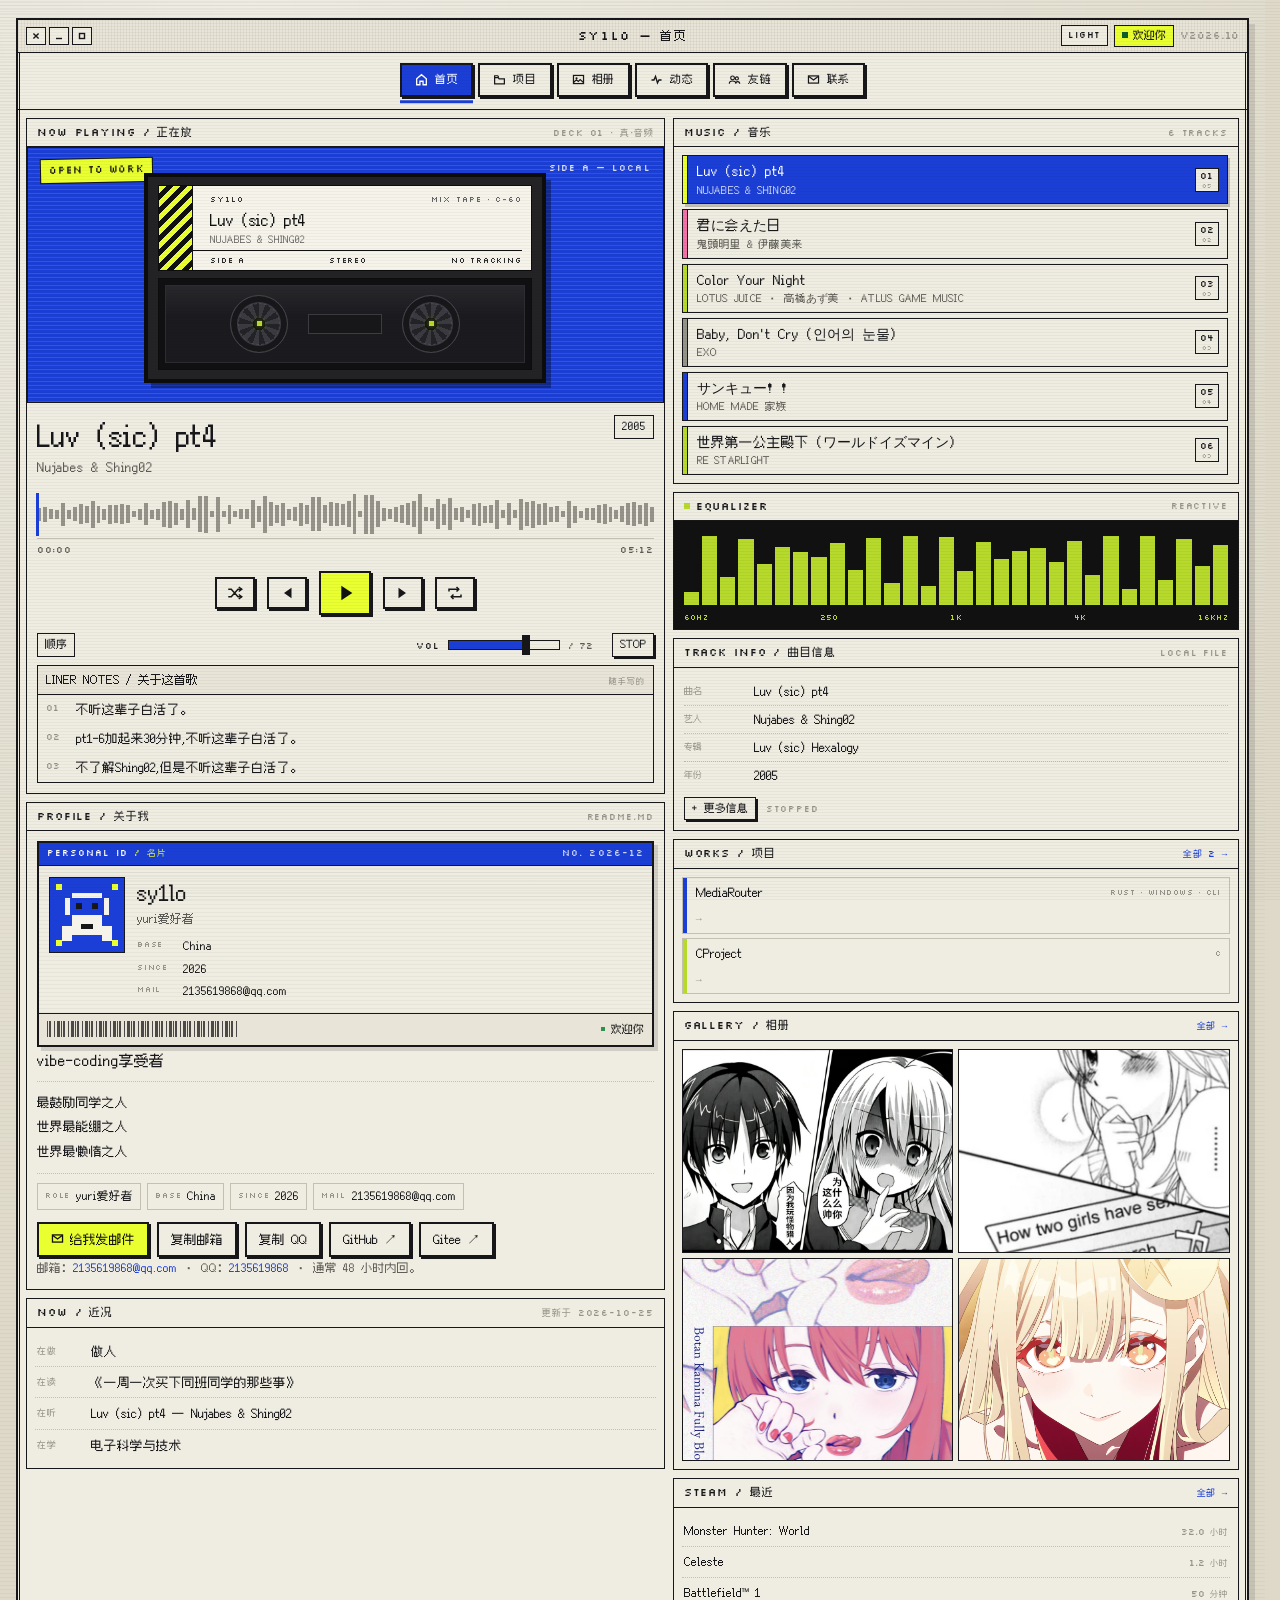
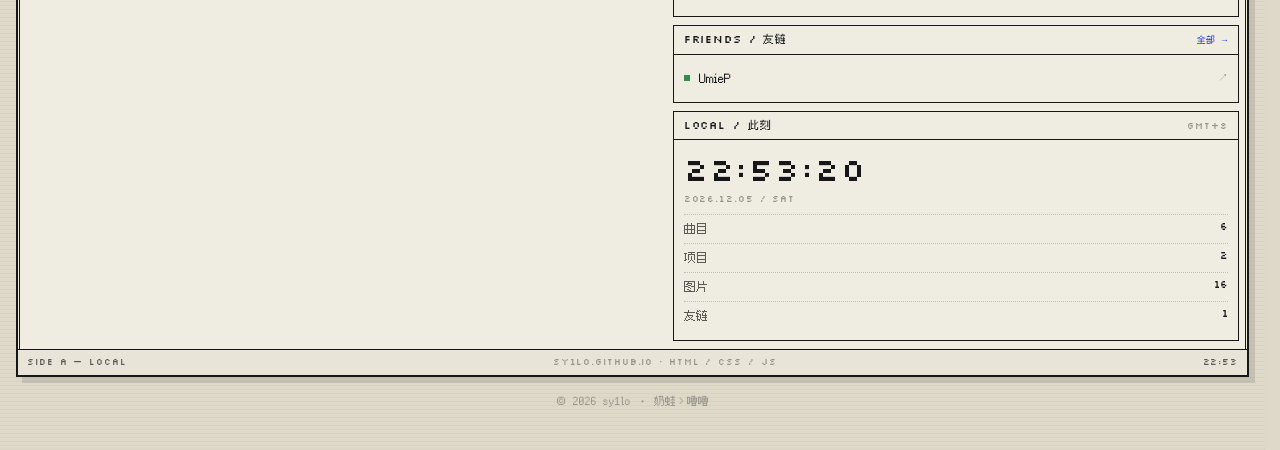
==== index.html @ 9dcbab3f "chore: update meta description and og:description to match current role/tagline" ====
<!doctype html>
<html lang="zh-CN">
<head>
<meta charset="utf-8">
<meta name="viewport" content="width=device-width, initial-scale=1">
<title>sy1lo — 个人主页</title>
<meta name="description" content="sy1lo 的个人主页：项目、相册、Steam 动态、友链与联系方式。首页是一台能放歌的复古磁带机。">
<meta name="theme-color" content="#efece1">

<meta property="og:type" content="website">
<meta property="og:title" content="sy1lo — 个人主页">
<meta property="og:description" content="yuri爱好者 / vibe-coding享受者。项目、相册、Steam 动态、友链与联系方式。">
<meta property="og:image" content="assets/preview.png">
<meta property="og:url" content="https://sy1lo.github.io/">

<link rel="icon" href="assets/favicon.svg" type="image/svg+xml">
<link rel="preload" href="assets/fonts/fusion-pixel-12px.woff2" as="font" type="font/woff2" crossorigin>
<link rel="preload" href="assets/fonts/silkscreen-400.woff2" as="font" type="font/woff2" crossorigin>
<link rel="stylesheet" href="assets/css/style.css?v=20261026-1257">
</head>

<body>
<a class="skip" href="#main">跳到主内容</a>
<div class="scanlines" aria-hidden="true"></div>

<div class="desktop">
  <div class="window" id="window">

    <!-- ================= 标题栏 ================= -->
    <header class="titlebar">
      <div class="wincontrols" aria-hidden="true">
        <span class="wincontrols__btn"><svg viewBox="0 0 10 10"><path d="M2.4 2.4l5.2 5.2M7.6 2.4L2.4 7.6"/></svg></span>
        <span class="wincontrols__btn"><svg viewBox="0 0 10 10"><path d="M2 7.5h6"/></svg></span>
        <span class="wincontrols__btn"><svg viewBox="0 0 10 10"><rect x="2.5" y="2.5" width="5" height="5"/></svg></span>
      </div>

      <h1 class="titlebar__title" id="winTitle">sy1lo — 首页</h1>

      <div class="titlebar__meta">
        <button class="theme-toggle" type="button" id="themeToggle" aria-pressed="false" title="切换明暗">LIGHT</button>
        <span class="badge-online"><i aria-hidden="true"></i><span id="statusBadge">开放合作</span></span>
        <span class="titlebar__ver" id="version">v2026.10</span>
      </div>
    </header>

    <!-- ================= 页签 ================= -->
    <nav class="tabbar" role="tablist" aria-label="站点导航" id="tabbar">
      <span class="tabbar__ink" id="tabInk" aria-hidden="true"></span>
      <button class="tab is-active" type="button" role="tab" aria-selected="true" aria-controls="page-home" id="tab-home" data-page="home" data-title="首页">
        <svg viewBox="0 0 16 16" aria-hidden="true"><path d="M2.5 7.2L8 2.5l5.5 4.7V14H9.8v-4H6.2v4H2.5z" fill="none" stroke="currentColor" stroke-width="1.5"/></svg><span>首页</span>
      </button>
      <button class="tab" type="button" role="tab" aria-selected="false" aria-controls="page-works" id="tab-works" data-page="works" data-title="项目">
        <svg viewBox="0 0 16 16" aria-hidden="true"><path d="M2 5.6h4.3l1.2 1.6H14v6.3H2z" fill="none" stroke="currentColor" stroke-width="1.5"/><path d="M2 5.6V3.4h3.9l1.2 2.2" fill="none" stroke="currentColor" stroke-width="1.5"/></svg><span>项目</span>
      </button>
      <button class="tab" type="button" role="tab" aria-selected="false" aria-controls="page-gallery" id="tab-gallery" data-page="gallery" data-title="相册">
        <svg viewBox="0 0 16 16" aria-hidden="true"><rect x="1.8" y="3" width="12.4" height="10" fill="none" stroke="currentColor" stroke-width="1.5"/><circle cx="5.6" cy="6.4" r="1.3" fill="currentColor"/><path d="M2.2 11.4l3.2-3 2.4 2.1 2.2-2.4 3.8 3.3" fill="none" stroke="currentColor" stroke-width="1.4"/></svg><span>相册</span>
      </button>
      <button class="tab" type="button" role="tab" aria-selected="false" aria-controls="page-feed" id="tab-feed" data-page="feed" data-title="动态">
        <svg viewBox="0 0 16 16" aria-hidden="true"><path d="M1.8 8.6h3l2-4.4 2.4 8 1.8-3.6h3.2" fill="none" stroke="currentColor" stroke-width="1.7"/></svg><span>动态</span>
      </button>
      <button class="tab" type="button" role="tab" aria-selected="false" aria-controls="page-friends" id="tab-friends" data-page="friends" data-title="友链">
        <svg viewBox="0 0 16 16" aria-hidden="true"><circle cx="5.6" cy="6" r="2.3" fill="none" stroke="currentColor" stroke-width="1.4"/><circle cx="10.9" cy="6.7" r="1.9" fill="none" stroke="currentColor" stroke-width="1.4"/><path d="M1.6 13.2c0-2.2 1.8-3.4 4-3.4s4 1.2 4 3.4M9.5 13.2c0-1.7.9-2.6 2.4-2.6 1.4 0 2.5 1 2.5 2.6" fill="none" stroke="currentColor" stroke-width="1.4"/></svg><span>友链</span>
      </button>
      <button class="tab" type="button" role="tab" aria-selected="false" aria-controls="page-contact" id="tab-contact" data-page="contact" data-title="联系">
        <svg viewBox="0 0 16 16" aria-hidden="true"><rect x="1.8" y="3.6" width="12.4" height="8.8" fill="none" stroke="currentColor" stroke-width="1.5"/><path d="M2.3 4.2L8 8.6l5.7-4.4" fill="none" stroke="currentColor" stroke-width="1.5"/></svg><span>联系</span>
      </button>
    </nav>

    <!-- ================= 工作区 ================= -->
    <main class="workspace" id="main">

      <!-- ========================================================
           首页
           ======================================================== -->
      <section class="page is-active" id="page-home" data-page="home" role="tabpanel" aria-labelledby="tab-home" tabindex="0">
        <div class="col col--main">

          <article class="panel">
            <div class="panel__head">
              <h2 data-ui="home.p1.h1" data-ui-group="首页 · 正在放">NOW PLAYING / 正在放</h2>
              <span class="panel__hint" data-ui="home.p1.k1" data-ui-group="首页 · 正在放">DECK 01 · 真·音频</span>
            </div>
            <div class="panel__body">
              <div class="stage">
                <span class="stage__sticker">OPEN TO WORK</span>
                <span class="stage__side">SIDE A — LOCAL</span>

                <div class="cassette" id="cassette" aria-hidden="true">
                  <div class="cassette__label">
                    <div class="cassette__stripe"></div>
                    <div class="cassette__labeltext">
                      <div class="cassette__brand">SY1LO <span>MIX TAPE · C-60</span></div>
                      <div class="cassette__title" id="cassetteTitle">Luv (sic) pt4</div>
                      <div class="cassette__sub" id="cassetteSub">NUJABES &amp; SHING02</div>
                    </div>
                    <div class="cassette__labelrow">
                      <span id="cassetteSide">SIDE A</span><span>STEREO</span><span>NO TRACKING</span>
                    </div>
                  </div>

                  <div class="cassette__window">
                    <div class="cassette__tape"></div>
                    <div class="reel reel--l"><span></span></div>
                    <div class="reel reel--r"><span></span></div>
                    <div class="cassette__bridge"></div>
                  </div>
                </div>
              </div>

              <div class="hero-head">
                <h2 class="hero-title" id="npTitle">Luv (sic) pt4</h2>
                <span class="chip" id="npTag">2005</span>
              </div>
              <p class="hero-sub" id="npArtist">Nujabes &amp; Shing02</p>

              <div class="wave" id="wave" role="slider" tabindex="0" aria-label="播放进度" aria-valuemin="0" aria-valuemax="100" aria-valuenow="0">
                <div class="wave__bars" id="waveBars"></div>
                <div class="wave__bars wave__bars--fill" id="waveFill"></div>
                <div class="wave__playhead" id="waveHead"></div>
              </div>
              <div class="wave__times">
                <span id="timeNow">00:00</span>
                <span id="timeTotal">05:12</span>
              </div>

              <div class="transport">
                <button class="tbtn" type="button" id="btnShuffle" title="随机" aria-pressed="false">
                  <svg viewBox="0 0 24 24" aria-hidden="true"><path d="M3 7h4l9 10h5M3 17h4l9-10h5" fill="none" stroke="currentColor" stroke-width="2"/><path d="M17 4l4 3-4 3M17 14l4 3-4 3" fill="none" stroke="currentColor" stroke-width="2"/></svg>
                  <span class="sr">随机</span>
                </button>
                <button class="tbtn" type="button" id="btnPrev" title="上一首">
                  <svg viewBox="0 0 24 24" aria-hidden="true"><path d="M18 5v14L8 12zM6 5v14" fill="currentColor"/></svg>
                  <span class="sr">上一首</span>
                </button>
                <button class="tbtn tbtn--play" type="button" id="btnPlay" title="播放 / 暂停" aria-pressed="false">
                  <svg class="icon-play" viewBox="0 0 24 24" aria-hidden="true"><path d="M8 4l12 8-12 8z" fill="currentColor"/></svg>
                  <svg class="icon-pause" viewBox="0 0 24 24" aria-hidden="true"><path d="M7 4h4v16H7zM14 4h4v16h-4z" fill="currentColor"/></svg>
                  <span class="sr">播放</span>
                </button>
                <button class="tbtn" type="button" id="btnNext" title="下一首">
                  <svg viewBox="0 0 24 24" aria-hidden="true"><path d="M6 5v14l10-7zM18 5v14" fill="currentColor"/></svg>
                  <span class="sr">下一首</span>
                </button>
                <button class="tbtn" type="button" id="btnLoop" title="单曲循环" aria-pressed="false">
                  <svg viewBox="0 0 24 24" aria-hidden="true"><path d="M4 10V7h13M20 14v3H7" fill="none" stroke="currentColor" stroke-width="2"/><path d="M14 4l3 3-3 3M10 20l-3-3 3-3" fill="none" stroke="currentColor" stroke-width="2"/></svg>
                  <span class="sr">循环</span>
                </button>
              </div>

              <div class="modebar">
                <span class="chip chip--static" id="modeChip">顺序</span>
                <label class="vol">
                  <span class="vol__label">VOL</span>
                  <input class="vol__range" type="range" id="vol" min="0" max="100" value="72" aria-label="音量">
                  <span class="vol__value" id="volValue">/ 72</span>
                </label>
                <button class="chip chip--btn" type="button" id="btnStop">STOP</button>
              </div>

              <section class="timeline-wrap">
                <div class="timeline__head">
                  <h3>LINER NOTES / 关于这首歌</h3>
                  <span>随手写的</span>
                </div>
                <ol class="timeline" id="trackNotes"></ol>
              </section>

              <audio id="audio" preload="metadata"></audio>
            </div>
          </article>

          <article class="panel">
            <div class="panel__head">
              <h2 data-ui="home.p2.h1" data-ui-group="首页 · 关于我">PROFILE / 关于我</h2>
              <span class="panel__hint" data-ui="home.p2.k1" data-ui-group="首页 · 关于我">README.md</span>
            </div>
            <div class="panel__body">
              <div class="idcard">
                <div class="idcard__top">
                  <span class="idcard__brand">PERSONAL ID <b>/ 名片</b></span>
                  <span class="idcard__serial" id="idNo">NO. 2026-10</span>
                </div>
                <div class="idcard__main">
                  <div class="idcard__photo" aria-hidden="true">
                    <svg viewBox="0 0 48 48" shape-rendering="crispEdges">
                      <rect width="48" height="48" fill="#1b3fd6"/>
                      <g fill="#e9ff2f">
                        <rect x="4" y="4" width="4" height="4"/><rect x="40" y="4" width="4" height="4"/>
                        <rect x="4" y="40" width="4" height="4"/><rect x="40" y="40" width="4" height="4"/>
                      </g>
                      <g fill="#f6f4ea">
                        <rect x="14" y="10" width="20" height="3"/>
                        <rect x="10" y="13" width="3" height="11"/><rect x="35" y="13" width="3" height="11"/>
                        <rect x="14" y="24" width="20" height="13"/>
                        <rect x="8" y="31" width="6" height="10"/><rect x="34" y="31" width="6" height="10"/>
                      </g>
                      <g fill="#17171a">
                        <rect x="17" y="16" width="4" height="4"/><rect x="27" y="16" width="4" height="4"/>
                        <rect x="20" y="30" width="8" height="3"/>
                      </g>
                    </svg>
                  </div>
                  <div class="idcard__info">
                    <div class="idcard__name" id="idName">sy1lo</div>
                    <div class="idcard__role" id="idRole">前端工程师 / 像素爱好者</div>
                    <dl class="idcard__rows">
                      <div><dt>BASE</dt><dd id="idBase">China</dd></div>
                      <div><dt>SINCE</dt><dd id="idSince">2019</dd></div>
                      <div><dt>MAIL</dt><dd id="idMail">2135619868@qq.com</dd></div>
                    </dl>
                  </div>
                </div>
                <div class="idcard__foot">
                  <div class="barcode" aria-hidden="true"></div>
                  <span class="idcard__status"><i aria-hidden="true"></i><span id="idStatus">开放合作</span></span>
                </div>
              </div>

              <p class="lede" id="heroLede">把一个个人主页做成一台老式软件，能点的地方都真的能点。</p>
              <div class="prose" id="aboutText"></div>
              <div class="facts" id="aboutFacts"></div>
              <div class="actions">
                <a class="btn btn--primary" id="mailBtn" href="mailto:2135619868@qq.com">
                  <svg viewBox="0 0 16 16" aria-hidden="true"><rect x="1.8" y="3.6" width="12.4" height="8.8" fill="none" stroke="currentColor" stroke-width="1.6"/><path d="M2.3 4.2L8 8.6l5.7-4.4" fill="none" stroke="currentColor" stroke-width="1.6"/></svg>
                  给我发邮件
                </a>
                <button class="btn" type="button" id="copyMailHome">复制邮箱</button>
                <button class="btn" type="button" id="copyQqHome">复制 QQ</button>
                <a class="btn" id="ghBtn" href="https://github.com/sy1lo" target="_blank" rel="noopener noreferrer">GitHub ↗</a>
                <a class="btn" id="giteeBtn" href="https://gitee.com/lsy1105" target="_blank" rel="noopener noreferrer">Gitee ↗</a>
              </div>
              <p class="prose prose--small prose--muted">邮箱：<b id="mailTplHint">2135619868@qq.com</b> · QQ：<b id="qqHint">2135619868</b> · 通常 48 小时内回。</p>
            </div>
          </article>

          <article class="panel">
            <div class="panel__head">
              <h2 data-ui="home.p3.h1" data-ui-group="首页 · 近况">NOW / 近况</h2>
              <span class="panel__hint" id="nowUpdated">更新于 —</span>
            </div>
            <div class="panel__body panel__body--tight">
              <ul class="nowlist" id="nowList"></ul>
            </div>
          </article>
        </div>

        <div class="col col--side">
          <section class="panel">
            <div class="panel__head">
              <h2 data-ui="home.p4.h1" data-ui-group="首页 · 磁带架">MUSIC / 音乐</h2>
              <span class="panel__hint" id="shelfCount">6 TRACKS</span>
            </div>
            <div class="panel__body panel__body--tight">
              <div class="shelf" id="shelf" role="listbox" aria-label="磁带架：我的歌单"></div>
            </div>
          </section>

          <section class="panel panel--eq">
            <div class="panel__head">
              <h2 data-ui="home.p5.h1" data-ui-group="首页 · EQUALIZER"><i class="eqdot" aria-hidden="true"></i>EQUALIZER</h2>
              <span class="panel__hint" data-ui="home.p5.k1" data-ui-group="首页 · EQUALIZER">REACTIVE</span>
            </div>
            <div class="panel__body panel__body--tight">
              <div class="eq" id="eq" aria-hidden="true"></div>
              <div class="eq__scale"><span>60Hz</span><span>250</span><span>1k</span><span>4k</span><span>16kHz</span></div>
            </div>
          </section>

          <section class="panel">
            <div class="panel__head">
              <h2 data-ui="home.p6.h1" data-ui-group="首页 · 曲目信息">TRACK INFO / 曲目信息</h2>
              <span class="panel__hint" id="infoSource" data-ui="home.p6.k1" data-ui-group="首页 · 曲目信息">LOCAL FILE</span>
            </div>
            <div class="panel__body">
              <dl class="info">
                <div class="info__row"><dt>曲名</dt><dd id="infoTrack">—</dd></div>
                <div class="info__row"><dt>艺人</dt><dd id="infoArtist">—</dd></div>
                <div class="info__row"><dt>专辑</dt><dd id="infoAlbum">—</dd></div>
                <div class="info__row"><dt>年份</dt><dd id="infoYear">—</dd></div>
              </dl>
              <div class="info__foot">
                <button class="chip chip--btn" type="button" id="btnSettings" aria-expanded="false" aria-controls="infoExtra">+ 更多信息</button>
                <span class="info__status" id="playStatus">STOPPED</span>
              </div>
              <div class="info__extra" id="infoExtra" hidden>
                <div class="info__row"><dt>编码</dt><dd id="infoQuality">—</dd></div>
                <div class="info__row"><dt>文件</dt><dd id="infoFile">—</dd></div>
              </div>
            </div>
          </section>

          <section class="panel">
            <div class="panel__head">
              <h2 data-ui="home.p7.h1" data-ui-group="首页 · 项目">WORKS / 项目</h2>
              <button class="panel__more" type="button" data-goto="works" id="pinnedMore">全部 →</button>
            </div>
            <div class="panel__body panel__body--tight">
              <div class="pinned" id="pinnedList"></div>
            </div>
          </section>

          <section class="panel">
            <div class="panel__head">
              <h2 data-ui="home.p8.h1" data-ui-group="首页 · 相册">GALLERY / 相册</h2>
              <button class="panel__more" type="button" data-goto="gallery" data-ui="home.p8.m1" data-ui-group="首页 · 相册">全部 →</button>
            </div>
            <div class="panel__body panel__body--tight">
              <div class="thumbs" id="galleryMini"></div>
            </div>
          </section>

          <section class="panel">
            <div class="panel__head">
              <h2 data-ui="home.p9.h1" data-ui-group="首页 · 最近">STEAM / 最近</h2>
              <button class="panel__more" type="button" data-goto="feed" data-ui="home.p9.m1" data-ui-group="首页 · 最近">全部 →</button>
            </div>
            <div class="panel__body panel__body--tight">
              <div class="steam-mini" id="steamMini"></div>
            </div>
          </section>

          <section class="panel">
            <div class="panel__head">
              <h2 data-ui="home.p10.h1" data-ui-group="首页 · 友链">FRIENDS / 友链</h2>
              <button class="panel__more" type="button" data-goto="friends" data-ui="home.p10.m1" data-ui-group="首页 · 友链">全部 →</button>
            </div>
            <div class="panel__body panel__body--tight">
              <div class="friends-mini" id="friendsMini"></div>
            </div>
          </section>

          <section class="panel">
            <div class="panel__head">
              <h2 data-ui="home.p11.h1" data-ui-group="首页 · 此刻">LOCAL / 此刻</h2>
              <span class="panel__hint" data-ui="home.p11.k1" data-ui-group="首页 · 此刻">GMT+8</span>
            </div>
            <div class="panel__body">
              <div class="clock" id="clock">--:--:--</div>
              <div class="clock__date" id="clockDate">—</div>
              <dl class="kv" id="quickStats"></dl>
            </div>
          </section>
        </div>
      </section>

      <!-- ========================================================
           项目
           ======================================================== -->
      <section class="page" id="page-works" data-page="works" role="tabpanel" aria-labelledby="tab-works" tabindex="0" hidden>
        <div class="col col--main">
          <article class="panel">
            <div class="panel__head">
              <h2 data-ui="works.p1.h1" data-ui-group="项目页 · 项目">WORKS / 项目</h2>
              <span class="panel__hint" id="workCount">2 ITEMS</span>
            </div>
            <div class="panel__body">
              <p class="filters__hint" data-ui="works.p1.p1" data-ui-group="项目页 · 项目">只有真实仓库。GitHub 和 Gitee 上都算，点「源码」直接过去。</p>
              <div class="works" id="workList"></div>
            </div>
          </article>
        </div>

        <div class="col col--side">
          <section class="panel">
            <div class="panel__head">
              <h2 data-ui="works.p2.h1" data-ui-group="项目页 · 归档">BY YEAR / 归档</h2>
              <span class="panel__hint" data-ui="works.p2.k1" data-ui-group="项目页 · 归档">ALL TIME</span>
            </div>
            <div class="panel__body panel__body--tight">
              <ul class="yearlist" id="yearList"></ul>
            </div>
          </section>

          <section class="panel">
            <div class="panel__head">
              <h2 data-ui="works.p3.h1" data-ui-group="项目页 · 图例">STATUS / 图例</h2>
              <span class="panel__hint" data-ui="works.p3.k1" data-ui-group="项目页 · 图例">LEGEND</span>
            </div>
            <div class="panel__body">
              <ul class="legend">
                <li><i class="dot dot--live"></i><b data-ui="works.p3.l1" data-ui-group="项目页 · 图例">维护中</b><span data-ui="works.p3.l2" data-ui-group="项目页 · 图例">欢迎提议</span></li>
                <li><i class="dot dot--wip"></i><b data-ui="works.p3.l3" data-ui-group="项目页 · 图例">开发中</b><span data-ui="works.p3.l4" data-ui-group="项目页 · 图例">随时会改</span></li>
                <li><i class="dot dot--arch"></i><b data-ui="works.p3.l5" data-ui-group="项目页 · 图例">已归档</b><span data-ui="works.p3.l6" data-ui-group="项目页 · 图例">不再更新</span></li>
              </ul>
            </div>
          </section>

          <section class="panel">
            <div class="panel__head">
              <h2 data-ui="works.p4.h1" data-ui-group="项目页 · 代码仓库">CODE / 代码仓库</h2>
              <span class="panel__hint" data-ui="works.p4.k1" data-ui-group="项目页 · 代码仓库">2 SITES</span>
            </div>
            <div class="panel__body">
              <ul class="legend">
                <li><b data-ui="works.p4.l1" data-ui-group="项目页 · 代码仓库">GitHub</b><span data-ui="works.p4.l2" data-ui-group="项目页 · 代码仓库">github.com/sy1lo</span></li>
                <li><b data-ui="works.p4.l3" data-ui-group="项目页 · 代码仓库">Gitee</b><span data-ui="works.p4.l4" data-ui-group="项目页 · 代码仓库">gitee.com/lsy1105</span></li>
              </ul>
              <div class="actions actions--tight">
                <a class="btn" href="https://github.com/sy1lo" target="_blank" rel="noopener noreferrer">GitHub ↗</a>
                <a class="btn" href="https://gitee.com/lsy1105" target="_blank" rel="noopener noreferrer">Gitee ↗</a>
              </div>
            </div>
          </section>
        </div>
      </section>

      <!-- ========================================================
           相册
           ======================================================== -->
      <section class="page" id="page-gallery" data-page="gallery" role="tabpanel" aria-labelledby="tab-gallery" tabindex="0" hidden>
        <div class="col col--main">
          <article class="panel">
            <div class="panel__head">
              <h2 data-ui="gallery.p1.h1" data-ui-group="相册页 · 相册">GALLERY / 相册</h2>
              <span class="panel__hint" id="photoCount">8 PHOTOS</span>
            </div>
            <div class="panel__body">
              <div class="notebar">
                <div class="tags" id="photoTags" role="group" aria-label="按类型筛选"></div>
                <span class="notebar__hint">点图片放大</span>
              </div>
              <div class="justified" id="photoWall"></div>
              <div class="wall__empty" id="photoEmpty" hidden>这个分类下暂时没有图片。</div>
            </div>
          </article>
        </div>

        <div class="col col--side">
          <section class="panel">
            <div class="panel__head">
              <h2 data-ui="gallery.p2.h1" data-ui-group="相册页 · 说明">ABOUT / 说明</h2>
              <span class="panel__hint" data-ui="gallery.p2.k1" data-ui-group="相册页 · 说明">300</span>
            </div>
            <div class="panel__body">
              <p class="prose" data-ui="gallery.p2.p1" data-ui-group="相册页 · 说明">存的插画和截图。</p>
              <p class="prose prose--muted" data-ui="gallery.p2.p2" data-ui-group="相册页 · 说明">看心情放在这里</p>
            </div>
          </section>

          <section class="panel">
            <div class="panel__head">
              <h2 data-ui="gallery.p3.h1" data-ui-group="相册页 · HOW IT WORKS">INTEREST</h2>
              <span class="panel__hint" data-ui="gallery.p3.k1" data-ui-group="相册页 · HOW IT WORKS">LOVE</span>
            </div>
            <div class="panel__body">
              <ul class="tips">
                <li data-ui="gallery.p3.l1" data-ui-group="相册页 · HOW IT WORKS">Adachi and Shimamura</li>
                <li data-ui="gallery.p3.l2" data-ui-group="相册页 · HOW IT WORKS">Monster Hunter World</li>
                <li data-ui="gallery.p3.l3" data-ui-group="相册页 · HOW IT WORKS">Imoto Life</li>
              </ul>
            </div>
          </section>
        </div>
      </section>

      <!-- ========================================================
           动态（Steam）
           ======================================================== -->
      <section class="page" id="page-feed" data-page="feed" role="tabpanel" aria-labelledby="tab-feed" tabindex="0" hidden>
        <div class="col col--main">
          <article class="panel">
            <div class="panel__head">
              <h2 data-ui="feed.p1.h1" data-ui-group="动态页 · 最近在玩">STEAM / 最近在玩</h2>
              <span class="panel__hint" id="steamUpdated">—</span>
            </div>
            <div class="panel__body">
              <div class="steam-hero" id="steamHero">
                <div class="steam-hero__avatar" id="steamAvatar" aria-hidden="true"></div>
                <div class="steam-hero__info">
                  <div class="steam-hero__name" id="steamName">—</div>
                  <div class="steam-hero__state" id="steamState">数据加载中…</div>
                </div>
                <a class="chip chip--btn" id="steamProfile" href="#" target="_blank" rel="noopener noreferrer">查看主页 ↗</a>
              </div>

              <dl class="steam-stats" id="steamStats"></dl>

              <div class="subhead">
                <h2 data-ui="feed.p1.h2" data-ui-group="动态页 · 最近在玩 · 副标题">RECENT / 最近两周</h2>
                <span class="panel__hint" id="recentCount">0 GAMES</span>
              </div>
              <div class="steam-recent" id="steamRecent"></div>
            </div>
          </article>
        </div>

        <div class="col col--side">
          <section class="panel">
            <div class="panel__head">
              <h2 data-ui="feed.p2.h1" data-ui-group="动态页 · 时长榜">MOST PLAYED / 时长榜</h2>
              <span class="panel__hint" data-ui="feed.p2.k1" data-ui-group="动态页 · 时长榜">ALL TIME</span>
            </div>
            <div class="panel__body panel__body--tight">
              <div class="steam-top" id="steamTop"></div>
            </div>
          </section>

          <section class="panel">
            <div class="panel__head">
              <h2 data-ui="feed.p3.h1" data-ui-group="动态页 · 数据怎么来的">WELCOME / 欢迎</h2>
              <span class="panel__hint" data-ui="feed.p3.k1" data-ui-group="动态页 · 数据怎么来的">HELLO</span>
            </div>
            <div class="panel__body">
              <ol class="tips">
                <li data-ui="feed.p3.l1" data-ui-group="动态页 · 数据怎么来的">欢迎加好友！</li>
                <li data-ui="feed.p3.l2" data-ui-group="动态页 · 数据怎么来的">一起打游戏！</li>
                <li data-ui="feed.p3.l3" data-ui-group="动态页 · 数据怎么来的">怪物猎人！</li>
                <li data-ui="feed.p3.l4" data-ui-group="动态页 · 数据怎么来的">也打手游！</li>
              </ol>
              <p class="prose prose--small prose--muted" id="steamHint" data-ui="feed.p3.p1" data-ui-group="动态页 · 数据怎么来的">更新频率：每天 06:00 / 18:00（北京时间）自动更新</p>
            </div>
          </section>
        </div>
      </section>

      <!-- ========================================================
           友链
           ======================================================== -->
      <section class="page" id="page-friends" data-page="friends" role="tabpanel" aria-labelledby="tab-friends" tabindex="0" hidden>
        <div class="col col--main">
          <article class="panel">
            <div class="panel__head">
              <h2 data-ui="friends.p1.h1" data-ui-group="友链页 · 友情链接">FRIENDS / 友情链接</h2>
              <span class="panel__hint" id="friendCount">1 SITE</span>
            </div>
            <div class="panel__body">
              <p class="prose prose--muted" data-ui="friends.p1.p1" data-ui-group="友链页 · 友情链接">给你挂网上——</p>
              <div class="friend-grid" id="friendList"></div>
            </div>
          </article>

          <article class="panel">
            <div class="panel__head">
              <h2 data-ui="friends.p2.h1" data-ui-group="友链页 · 申请友链">APPLY / 申请友链</h2>
              <span class="panel__hint" data-ui="friends.p2.k1" data-ui-group="友链页 · 申请友链">OPEN</span>
            </div>
            <div class="panel__body">
              <p class="prose" data-ui="friends.p2.p1" data-ui-group="友链页 · 申请友链">欢迎交换链接：</p>
              <ul class="tips">
                <li data-ui="friends.p2.l1" data-ui-group="友链页 · 申请友链">站点属于个人。</li>
                <li data-ui="friends.p2.l2" data-ui-group="友链页 · 申请友链">半年内更新过。</li>
                <li data-ui="friends.p2.l3" data-ui-group="友链页 · 申请友链">记得把我的链接挂上去。</li>
                <li data-ui="friends.p2.l4" data-ui-group="友链页 · 申请友链">676767</li>
              </ul>
              <div class="actions actions--tight">
                <a class="btn btn--primary" id="applyMail" href="mailto:2135619868@qq.com">发邮件申请</a>
              </div>
            </div>
          </article>
        </div>

        <div class="col col--side">
          <section class="panel">
            <div class="panel__head">
              <h2 data-ui="friends.p3.h1" data-ui-group="友链页 · 我的信息">MY CARD / 我的信息</h2>
              <span class="panel__hint" data-ui="friends.p3.k1" data-ui-group="友链页 · 我的信息">COPY ME</span>
            </div>
            <div class="panel__body">
              <p class="prose prose--small prose--muted" data-ui="friends.p3.p1" data-ui-group="友链页 · 我的信息">复制到剪切板。</p>
              <pre class="snippet" id="myCard">名称：sy1lo</pre>
              <div class="actions actions--tight">
                <button class="chip chip--btn" type="button" data-copy="myCard">复制纯文本</button>
                <button class="chip chip--btn" type="button" id="copyMd">复制 Markdown</button>
                <button class="chip chip--btn" type="button" id="copyHtml">复制 HTML</button>
              </div>
            </div>
          </section>

          <section class="panel">
            <div class="panel__head">
              <h2 data-ui="friends.p4.h1" data-ui-group="友链页 · 说明">NOTE / 说明</h2>
              <span class="panel__hint" data-ui="friends.p4.k1" data-ui-group="友链页 · 说明">HONEST</span>
            </div>
            <div class="panel__body">
              <p class="prose" data-ui="friends.p4.p1" data-ui-group="友链页 · 说明">有人看吗</p>
              <p class="prose prose--muted" data-ui="friends.p4.p2" data-ui-group="友链页 · 说明">有人在看吗</p>
            </div>
          </section>
        </div>
      </section>

      <!-- ========================================================
           联系
           ======================================================== -->
      <section class="page" id="page-contact" data-page="contact" role="tabpanel" aria-labelledby="tab-contact" tabindex="0" hidden>
        <div class="col col--main">
          <article class="panel">
            <div class="panel__head">
              <h2 data-ui="contact.p1.h1" data-ui-group="联系页 · 联系">CONTACT / 联系</h2>
              <span class="panel__hint" data-ui="contact.p1.k1" data-ui-group="联系页 · 联系">REPLY ≤ 48H</span>
            </div>
            <div class="panel__body">
              <div class="mailcard">
                <div class="mailcard__label">MAIL ME AT</div>
                <a class="mailcard__addr" id="mailBig" href="mailto:2135619868@qq.com">2135619868@qq.com</a>
                <div class="mailcard__actions">
                  <button class="btn btn--primary" type="button" id="copyMailBig">复制邮箱</button>
                  <a class="btn" id="mailTemplate" href="mailto:2135619868@qq.com">打开邮件客户端 ↗</a>
                </div>
                <div class="mailcard__alt">
                  <span class="mailcard__alt-label">QQ</span>
                  <code id="qqBig">2135619868</code>
                  <button class="chip chip--btn" type="button" id="copyQqBig">复制 QQ</button>
                </div>
                <p class="prose prose--small prose--muted" data-ui="contact.p1.p1" data-ui-group="联系页 · 联系">别开我盒</p>
              </div>

              <div class="subhead">
                <h2 data-ui="contact.p1.h2" data-ui-group="联系页 · 联系 · 副标题">ELSEWHERE / 我的主页</h2>
                <span class="panel__hint" id="socialCount">5 LINKS</span>
              </div>
              <ul class="socials" id="socialList"></ul>
            </div>
          </article>
        </div>

        <div class="col col--side">
          <section class="panel">
            <div class="panel__head">
              <h2 data-ui="contact.p2.h1" data-ui-group="联系页 · 可以聊">WHAT TO SAY / 可以聊</h2>
              <span class="panel__hint" data-ui="contact.p2.k1" data-ui-group="联系页 · 可以聊">YES</span>
            </div>
            <div class="panel__body">
              <ul class="tips">
                <li data-ui="contact.p2.l1" data-ui-group="联系页 · 可以聊">GAME</li>
                <li data-ui="contact.p2.l2" data-ui-group="联系页 · 可以聊">NOVEL</li>
                <li data-ui="contact.p2.l3" data-ui-group="联系页 · 可以聊">YURI</li>
                <li data-ui="contact.p2.l4" data-ui-group="联系页 · 可以聊">钝角</li>
              </ul>
            </div>
          </section>

          <section class="panel">
            <div class="panel__head">
              <h2 data-ui="contact.p3.h1" data-ui-group="联系页 · 请别发">WHAT NOT / 请别发</h2>
              <span class="panel__hint" data-ui="contact.p3.k1" data-ui-group="联系页 · 请别发">NO</span>
            </div>
            <div class="panel__body">
              <ul class="tips tips--no">
                <li data-ui="contact.p3.l1" data-ui-group="联系页 · 请别发">GAY</li>
                <li data-ui="contact.p3.l2" data-ui-group="联系页 · 请别发">Ad</li>
                <li data-ui="contact.p3.l3" data-ui-group="联系页 · 请别发">STUDY</li>
              </ul>
              <p class="prose prose--small prose--muted" data-ui="contact.p3.p1" data-ui-group="联系页 · 请别发">~~~</p>
            </div>
          </section>

          <section class="panel">
            <div class="panel__head">
              <h2 data-ui="contact.p4.h1" data-ui-group="联系页 · 时区">TIME / 时区</h2>
              <span class="panel__hint" data-ui="contact.p4.k1" data-ui-group="联系页 · 时区">GMT+8</span>
            </div>
            <div class="panel__body">
              <div class="clock" id="clock2">--:--:--</div>
              <div class="clock__date" id="clockDate2">—</div>
              <dl class="kv" id="contactKv"></dl>
            </div>
          </section>
        </div>
      </section>

    </main>

    <!-- ================= 状态栏 ================= -->
    <footer class="statusbar">
      <span>SIDE A — LOCAL</span>
      <span class="statusbar__mid" id="statusMid" data-ui="global.statusbar" data-ui-group="状态栏">{url} · HTML / CSS / JS</span>
      <span id="statusClock">--:--</span>
    </footer>
  </div>

  <p class="colophon" id="colophon" data-ui="global.colophon" data-ui-group="页脚">© 2026 sy1lo · 奶蛙＞噜噜</p>
</div>

<!-- ================= 图片灯箱 ================= -->
<div class="lightbox" id="lightbox" hidden>
  <div class="lightbox__backdrop" data-lb-close></div>
  <figure class="lightbox__figure" role="dialog" aria-modal="true" aria-label="图片预览">
    <img id="lbImg" alt="">
    <figcaption class="lightbox__cap">
      <span id="lbCap"></span>
      <span class="lightbox__count" id="lbCount"></span>
    </figcaption>
    <button class="lightbox__nav lightbox__nav--prev" type="button" id="lbPrev" aria-label="上一张">◀</button>
    <button class="lightbox__nav lightbox__nav--next" type="button" id="lbNext" aria-label="下一张">▶</button>
    <button class="lightbox__close" type="button" id="lbClose" aria-label="关闭">ESC</button>
  </figure>
</div>

<noscript>
  <p class="noscript" data-ui="global.noscript" data-ui-group="页脚">这个主页用 JavaScript 渲染列表和播放器。开启后再来看，或者直接发邮件给我。</p>
</noscript>

<div class="toast" id="toast" role="status" aria-live="polite"></div>

<script src="assets/js/data.js?v=20261026-1257"></script>
<script src="assets/js/app.js?v=20261026-1257"></script>
</body>
</html>
---- assets/css/style.css ----
/* ============================================================
   个人主页 —— 复古视窗风格
   1  字体 / 变量
   2  基础
   3  窗口 / 标题栏 / 页签
   4  面板骨架 & 通用零件
   5  播放器（磁带）
   6  内容列表（项目 / 文章 / 技能）
   7  友链
   8  联系
   9  搜索面板
   10 响应式 / 动效
   ============================================================ */

/* ---------- 1. 字体 / 变量 ---------- */
@font-face {
  font-family: "Fusion Pixel";
  src: url("../fonts/fusion-pixel-12px.woff2") format("woff2");
  font-weight: 400; font-style: normal; font-display: swap;
  unicode-range: U+0000-00FF, U+2000-206F, U+3000-303F, U+4E00-9FFF, U+FF00-FFEF;
}
@font-face {
  font-family: "Silkscreen";
  src: url("../fonts/silkscreen-400.woff2") format("woff2");
  font-weight: 400; font-style: normal; font-display: swap;
}
@font-face {
  font-family: "Silkscreen";
  src: url("../fonts/silkscreen-700.woff2") format("woff2");
  font-weight: 700; font-style: normal; font-display: swap;
}

:root {
  --paper: #efece1;
  --paper-2: #e8e4d7;
  --paper-3: #ded9c8;
  --ink: #17171a;
  --ink-soft: #5b5a54;
  --ink-faint: #96938a;
  --line: #17171a;
  --line-soft: #c3bfb1;

  --blue: #1b3fd6;
  --blue-deep: #0d2b9e;
  --yellow: #e9ff2f;
  --lime: #b6d92b;
  --pink: #f56fa8;
  --green: #2f8f4e;
  --red: #c0392b;

  --stage: #1b3fd6;
  --eqbg: #111111;

  --font-body: "Fusion Pixel", "PingFang SC", "Microsoft YaHei", monospace;
  --font-display: "Silkscreen", "Fusion Pixel", monospace;

  --shadow: 2px 2px 0 var(--ink);
  --gap: 8px;
}

[data-theme="dark"] {
  --paper: #1a1a1c;
  --paper-2: #212124;
  --paper-3: #2a2a2e;
  --ink: #eeece2;
  --ink-soft: #b3b0a6;
  --ink-faint: #7d7a72;
  --line: #0c0c0d;
  --line-soft: #3d3d42;
  --blue: #2a52ff;
  --blue-deep: #1b3fd6;
  --green: #6fe08a;
  --red: #ff7a6b;
  --stage: #101d5c;
  --eqbg: #050505;
  --shadow: 2px 2px 0 #000;
}

/* ---------- 2. 基础 ---------- */
*, *::before, *::after { box-sizing: border-box; }
html {
  -webkit-text-size-adjust: 100%;
  /* 始终预留滚动条位置：长页面切到短页面时，滚动条消失不会让内容区
     左右跳动（切页卡顿的根因就是这个宽度突变引发的重排）。
     注意 scrollbar-gutter 只对 overflow 非 visible 的元素生效，
     所以必须同时把 overflow-y 设成 auto。 */
  overflow-y: auto;
  scrollbar-gutter: stable;
}
/* 老版 Safari 不支持 scrollbar-gutter，退化成常驻滚动条轨道 */
@supports not (scrollbar-gutter: stable) {
  html { overflow-y: scroll; }
}

body {
  margin: 0;
  background-color: var(--paper-3);
  background-image:
    repeating-linear-gradient(0deg, rgba(23, 23, 26, .035) 0 1px, transparent 1px 4px),
    radial-gradient(circle at 20% 0%, rgba(255, 255, 255, .5), transparent 60%);
  color: var(--ink);
  font-family: var(--font-body);
  font-size: 13px;
  line-height: 1.75;
  -webkit-font-smoothing: none;
  font-smooth: never;
  min-height: 100vh;
}
[data-theme="dark"] body {
  background-image:
    repeating-linear-gradient(0deg, rgba(255, 255, 255, .02) 0 1px, transparent 1px 4px),
    radial-gradient(circle at 20% 0%, rgba(90, 110, 255, .12), transparent 60%);
}
body.is-locked { overflow: hidden; }

h1, h2, h3, h4 { margin: 0; font-weight: 400; }
p { margin: 0; }
ul, ol, dl, dd { margin: 0; padding: 0; list-style: none; }
button { font: inherit; color: inherit; }
a { color: inherit; }
svg { display: block; }
img { max-width: 100%; }
pre { margin: 0; }

::selection { background: var(--blue); color: #fff; }

.skip {
  position: absolute; left: -9999px; top: 0;
  padding: 8px 12px; background: var(--yellow); color: #101010;
  border: 2px solid #101010; z-index: 999;
}
.skip:focus { left: 8px; top: 8px; }

.sr {
  position: absolute; width: 1px; height: 1px; padding: 0; margin: -1px;
  overflow: hidden; clip: rect(0 0 0 0); white-space: nowrap; border: 0;
}
:focus-visible { outline: 2px solid var(--blue); outline-offset: 2px; }

.scanlines {
  position: fixed; inset: 0; pointer-events: none; z-index: 60;
  background: repeating-linear-gradient(0deg, rgba(0, 0, 0, .035) 0 1px, transparent 1px 3px);
  mix-blend-mode: multiply;
}
[data-theme="dark"] .scanlines { opacity: .35; mix-blend-mode: normal; }

/* ---------- 3. 窗口 / 标题栏 / 页签 ---------- */
.desktop { max-width: 1400px; margin: 0 auto; padding: 18px 16px 40px; }

.window {
  border: 2px solid var(--line);
  background: var(--paper);
  box-shadow:
    inset 0 0 0 1px var(--paper),
    inset 0 0 0 2px var(--line),
    6px 6px 0 rgba(23, 23, 26, .12);
}

.titlebar {
  display: grid;
  grid-template-columns: 1fr auto 1fr;
  align-items: center;
  gap: 10px;
  padding: 5px 8px;
  border-bottom: 1px solid var(--line);
  background:
    repeating-linear-gradient(90deg, rgba(23, 23, 26, .05) 0 1px, transparent 1px 3px),
    var(--paper-2);
}

.wincontrols { display: flex; gap: 3px; }
.wincontrols__btn {
  width: 20px; height: 18px; display: grid; place-items: center;
  border: 1px solid var(--line); background: var(--paper); color: var(--ink);
}
.wincontrols__btn svg { width: 10px; height: 10px; fill: none; stroke: currentColor; stroke-width: 1.4; }

.titlebar__title {
  font-family: var(--font-display);
  font-size: 12px; letter-spacing: .14em;
  text-align: center; white-space: nowrap;
  overflow: hidden; text-overflow: ellipsis;
}

.titlebar__meta { display: flex; align-items: center; justify-content: flex-end; gap: 6px; }

.badge-online {
  display: inline-flex; align-items: center; gap: 5px;
  padding: 1px 7px 2px;
  border: 1px solid var(--line);
  background: var(--yellow); color: #101010;
  font-size: 11px; line-height: 1.5;
}
.badge-online i { width: 6px; height: 6px; background: #0d5f2a; }

.titlebar__ver {
  font-family: var(--font-display);
  font-size: 10px; color: var(--ink-faint);
}

.theme-toggle {
  display: inline-flex; align-items: center;
  padding: 1px 6px 2px;
  border: 1px solid var(--line);
  background: var(--paper);
  font-family: var(--font-display);
  font-size: 9px; letter-spacing: .08em;
  cursor: pointer;
}
.theme-toggle:hover { background: var(--paper-3); }

.tabbar {
  position: relative;
  display: flex;
  justify-content: center;
  flex-wrap: wrap;
  gap: 5px;
  padding: 10px 8px 12px;
  border-bottom: 1px solid var(--line);
}

/* 滑动指示条：跟着当前页签走（支持多行换行） */
.tabbar__ink {
  position: absolute;
  left: 0; top: 0;
  height: 3px;
  width: 0;
  background: var(--blue);
  transform: translate(0, 0);
  transition: transform .34s cubic-bezier(.34, 1.4, .48, 1), width .34s cubic-bezier(.34, 1.4, .48, 1);
  pointer-events: none;
  opacity: 0;
}
.tabbar.has-ink .tabbar__ink { opacity: 1; }

.tab {
  display: inline-flex; align-items: center; gap: 7px;
  padding: 5px 13px 6px;
  border: 2px solid var(--line);
  background: var(--paper);
  box-shadow: var(--shadow);
  font-family: var(--font-display);
  font-size: 11px; letter-spacing: .06em;
  cursor: pointer;
  transition: transform .12s ease, background-color .18s linear, color .18s linear, box-shadow .12s ease;
}
.tab svg { width: 13px; height: 13px; transition: transform .22s ease; }
.tab:hover { background: var(--paper-2); }
.tab:hover svg { transform: translateY(-1px); }
.tab:active { transform: translate(2px, 2px); box-shadow: none; }
.tab.is-active { background: var(--blue); color: #fff; }
.tab.is-active:hover { background: var(--blue-deep); }
.tab.is-active svg { transform: scale(1.08); }

/* ---------- 4. 面板骨架 & 通用零件 ---------- */
.workspace {
  display: grid;
  grid-template-columns: minmax(0, 1.06fr) minmax(0, .94fr);
  gap: var(--gap);
  padding: var(--gap);
  align-items: start;
}
.col { display: flex; flex-direction: column; gap: var(--gap); min-width: 0; }

.page { display: contents; }
.page[hidden] { display: none; }
.page.is-active { display: contents; }

/* 页面切换：内容整体淡入上移，离开时淡出 */
.page.is-active > .col {
  animation: pageIn .34s cubic-bezier(.22, .9, .28, 1) both;
}
.page.is-active > .col--side { animation-delay: .04s; }
.page.is-leaving > .col {
  animation: pageOut .16s ease-in both;
}

@keyframes pageIn {
  from { opacity: 0; transform: translateY(10px); }
  to { opacity: 1; transform: none; }
}
@keyframes pageOut {
  from { opacity: 1; transform: none; }
  to { opacity: 0; transform: translateY(-6px); }
}

.panel { border: 1px solid var(--line); background: var(--paper); min-width: 0; }

.panel__head {
  display: flex; align-items: baseline; justify-content: space-between; gap: 12px;
  padding: 4px 10px 5px;
  border-bottom: 1px solid var(--line);
}
.panel__head h2 {
  display: flex; align-items: center; gap: 6px;
  font-family: var(--font-display);
  font-size: 11px; letter-spacing: .08em; line-height: 1.7;
}
.panel__hint {
  font-family: var(--font-display);
  font-size: 9px; letter-spacing: .1em;
  color: var(--ink-faint);
  white-space: nowrap; text-transform: uppercase;
}
.panel__more {
  border: 0; background: none; padding: 0;
  font-family: var(--font-display);
  font-size: 9px; letter-spacing: .08em;
  color: var(--blue);
  cursor: pointer;
  white-space: nowrap;
}
.panel__more:hover { text-decoration: underline; }

.panel__body { padding: 10px; }
.panel__body--tight { padding: 8px; }

.subhead {
  display: flex; align-items: baseline; justify-content: space-between; gap: 12px;
  margin: 14px 0 6px;
  padding-bottom: 4px;
  border-bottom: 1px solid var(--line);
}
.subhead h2 {
  font-family: var(--font-display);
  font-size: 11px; letter-spacing: .08em;
}

.chip {
  display: inline-flex; align-items: center; gap: 5px;
  padding: 0 7px 1px;
  border: 1px solid var(--line);
  background: transparent;
  font-size: 11px; line-height: 1.9;
  white-space: nowrap;
}
.chip--static { cursor: default; }
.chip--btn { cursor: pointer; background: var(--paper); box-shadow: 2px 2px 0 var(--line); text-decoration: none; }
.chip--btn:hover { background: var(--paper-2); }
.chip--btn:active { transform: translate(2px, 2px); box-shadow: none; }
.chip--btn.is-on, .chip--accent { background: var(--yellow); color: #101010; }

.chips { display: flex; flex-wrap: wrap; gap: 6px; }

.btn {
  display: inline-flex; align-items: center; justify-content: center; gap: 6px;
  padding: 4px 12px 5px;
  border: 2px solid var(--line);
  background: var(--paper);
  box-shadow: var(--shadow);
  font-size: 12.5px;
  text-decoration: none;
  cursor: pointer;
  transition: transform .08s ease, background-color .08s linear;
}
.btn svg { width: 13px; height: 13px; }
.btn:hover { background: var(--paper-2); }
.btn:active { transform: translate(2px, 2px); box-shadow: none; }
.btn--primary { background: var(--yellow); color: #101010; }
.btn--primary:hover { background: #f2ff6b; }

.actions { display: flex; flex-wrap: wrap; gap: 8px; margin-top: 12px; }
.actions--tight { margin-top: 9px; }

.prose { font-size: 12.5px; line-height: 1.95; }
.prose + .prose { margin-top: 7px; }
.prose--small { font-size: 11.5px; }
.prose--muted { color: var(--ink-soft); }
.prose b { font-weight: 400; color: var(--blue); }
.prose code, .snippet {
  font-family: var(--font-display);
  font-size: 10px;
  border: 1px solid var(--line-soft);
  background: var(--paper-2);
  padding: 0 3px;
}
.lede {
  font-size: 15px; line-height: 1.75;
  padding-bottom: 8px; margin-bottom: 8px;
  border-bottom: 1px dotted var(--line-soft);
}

.facts {
  display: flex; flex-wrap: wrap; gap: 6px;
  margin-top: 10px; padding-top: 9px;
  border-top: 1px dotted var(--line-soft);
}
.fact {
  display: inline-flex; align-items: center; gap: 6px;
  padding: 1px 7px 2px;
  border: 1px solid var(--line-soft);
  font-size: 11.5px; line-height: 1.9;
}
.fact b {
  font-family: var(--font-display);
  font-size: 8px; letter-spacing: .1em;
  font-weight: 400; color: var(--ink-faint);
}

.tips { display: flex; flex-direction: column; gap: 5px; font-size: 12.5px; }
.tips li { padding-left: 14px; position: relative; line-height: 1.8; }
.tips li::before { content: "▸"; position: absolute; left: 0; top: 0; color: var(--blue); }
.tips--no li::before { content: "✕"; color: var(--red); }

kbd {
  display: inline-block;
  border: 1px solid var(--line);
  background: var(--paper-2);
  padding: 0 4px;
  font-family: var(--font-display);
  font-size: 9px;
  box-shadow: 1px 1px 0 var(--line);
}

.tag {
  display: inline-block;
  padding: 0 6px 1px;
  border: 1px solid var(--line-soft);
  font-size: 10.5px; line-height: 1.8;
  color: var(--ink-soft);
  white-space: nowrap;
}
.tag--btn { cursor: pointer; background: var(--paper); box-shadow: 1px 1px 0 var(--line-soft); }
.tag--btn:hover { background: var(--paper-2); }
.tag--btn.is-on { background: var(--blue); color: #fff; border-color: var(--line); box-shadow: none; }
.tag--sm { font-size: 9.5px; padding: 0 5px; }

.empty {
  padding: 20px 8px;
  text-align: center;
  color: var(--ink-faint);
  border: 1px dashed var(--line-soft);
}
.empty strong { display: block; color: var(--ink-soft); font-weight: 400; }

.filters { display: flex; flex-wrap: wrap; gap: 6px; margin-bottom: 4px; }
.filters__hint {
  font-size: 11.5px; color: var(--ink-faint);
  margin-bottom: 10px; padding-bottom: 8px;
  border-bottom: 1px dotted var(--line-soft);
}

.statusbar {
  display: flex; align-items: center; justify-content: space-between; gap: 10px;
  padding: 4px 9px 5px;
  border-top: 1px solid var(--line);
  font-family: var(--font-display);
  font-size: 9px; letter-spacing: .1em;
  color: var(--ink-soft);
  background: var(--paper-2);
}
.statusbar__mid { color: var(--ink-faint); }

.colophon {
  margin: 14px auto 0;
  text-align: center;
  font-size: 11px; color: var(--ink-faint);
}

/* 名片 */
.idcard {
  border: 2px solid var(--line);
  background: var(--paper);
  box-shadow: 4px 4px 0 rgba(23, 23, 26, .14);
}
.idcard__top {
  display: flex; align-items: baseline; justify-content: space-between; gap: 10px;
  padding: 3px 8px 4px;
  border-bottom: 1px solid var(--line);
  background: var(--blue); color: #fff;
  font-family: var(--font-display);
  font-size: 8.5px; letter-spacing: .12em;
}
.idcard__brand b { font-weight: 400; color: var(--yellow); }
.idcard__serial { opacity: .8; white-space: nowrap; }

.idcard__main {
  display: grid; grid-template-columns: 76px 1fr; gap: 12px;
  padding: 11px 10px 10px;
  background-image: repeating-linear-gradient(0deg, rgba(23,23,26,.04) 0 1px, transparent 1px 4px);
}
.idcard__photo {
  width: 76px; height: 76px;
  border: 1px solid var(--line);
  background: var(--blue);
  overflow: hidden;
}
.idcard__photo svg { width: 100%; height: 100%; display: block; }
.idcard__info { min-width: 0; }
.idcard__name {
  font-size: clamp(18px, 2.6vw, 22px);
  line-height: 1.35; letter-spacing: -.01em;
  overflow-wrap: anywhere;
}
.idcard__role { font-size: 12px; color: var(--ink-soft); line-height: 1.7; margin-top: 1px; }
.idcard__rows { display: flex; flex-direction: column; margin-top: 7px; }
.idcard__rows > div {
  display: grid; grid-template-columns: 40px 1fr; gap: 6px;
  padding: 1px 0 2px;
  font-size: 11.5px; line-height: 1.7;
}
.idcard__rows dt {
  font-family: var(--font-display);
  font-size: 8px; letter-spacing: .1em;
  color: var(--ink-faint);
  padding-top: 2px;
}
.idcard__rows dd { overflow-wrap: anywhere; }

.idcard__foot {
  display: flex; align-items: center; justify-content: space-between; gap: 10px;
  padding: 5px 8px 6px;
  border-top: 1px solid var(--line);
  background: var(--paper-2);
}
.barcode {
  flex: 1 1 auto; max-width: 190px; height: 16px;
  background-image: repeating-linear-gradient(90deg,
    var(--ink) 0 1px, transparent 1px 2px,
    var(--ink) 2px 4px, transparent 4px 7px,
    var(--ink) 7px 8px, transparent 8px 10px,
    var(--ink) 10px 13px, transparent 13px 14px);
  opacity: .75;
}
.idcard__status {
  display: inline-flex; align-items: center; gap: 5px;
  font-size: 11px; line-height: 1.8;
  white-space: nowrap;
}
.idcard__status i {
  width: 6px; height: 6px; background: var(--green);
  box-shadow: 0 0 0 1px var(--paper-2) inset;
}

/* ---------- 5. 播放器（磁带） ---------- */
.stage {
  position: relative;
  display: grid; place-items: center;
  padding: 26px 16px 20px;
  background-color: var(--stage);
  background-image: repeating-linear-gradient(0deg, rgba(255, 255, 255, .11) 0 1px, transparent 1px 4px);
  border: 1px solid var(--line);
  margin: -10px -10px 12px;
}
.stage__sticker {
  position: absolute; left: 12px; top: 10px;
  padding: 2px 8px 3px;
  background: var(--yellow); color: #101010;
  font-family: var(--font-display);
  font-size: 10px; letter-spacing: .06em;
  transform: rotate(-1.2deg);
  border: 1px solid #101010;
}
.stage__side {
  position: absolute; right: 12px; top: 12px;
  font-family: var(--font-display);
  font-size: 9px; letter-spacing: .12em;
  color: #fff; opacity: .85;
}

.cassette {
  position: relative;
  width: min(100%, 400px);
  padding: 8px 10px 9px;
  border: 3px solid #0c0c0c;
  background: #232326;
  box-shadow: 0 0 0 1px #0c0c0c, 6px 6px 0 rgba(0, 0, 0, .35);
}
.cassette__label {
  position: relative;
  padding: 6px 9px 0;
  background: #f6f4ea;
  border: 1px solid #0c0c0c;
  color: #101010;
  overflow: hidden;
}
.cassette__stripe {
  position: absolute; left: 0; top: 0; bottom: 0; width: 34px;
  background: repeating-linear-gradient(135deg, var(--yellow) 0 5px, #101010 5px 10px);
  border-right: 1px solid #101010;
}
.cassette__labeltext { padding-left: 42px; padding-bottom: 4px; }
.cassette__brand {
  font-family: var(--font-display);
  font-size: 8px; letter-spacing: .12em;
  color: #333;
  display: flex; justify-content: space-between; gap: 8px;
}
.cassette__brand span { color: #666; white-space: nowrap; overflow: hidden; text-overflow: ellipsis; }
.cassette__title {
  font-size: 16px; line-height: 1.4; letter-spacing: -.02em;
  margin-top: 2px;
  overflow: hidden; text-overflow: ellipsis; white-space: nowrap;
}
.cassette__sub {
  font-size: 10px; color: #6a6a66; line-height: 1.5;
  overflow: hidden; text-overflow: ellipsis; white-space: nowrap;
}
.cassette__labelrow {
  display: flex; justify-content: space-between;
  padding: 3px 1px 3px 42px;
  border-top: 1px solid #101010;
  font-family: var(--font-display);
  font-size: 7.5px; letter-spacing: .1em;
  color: #2b2b2b;
}

.cassette__window {
  position: relative;
  display: grid; grid-template-columns: 1fr 1fr; align-items: center;
  margin-top: 7px;
  padding: 8px 14px;
  height: 92px;
  border: 1px solid #0c0c0c;
  background: #101012;
  overflow: hidden;
}
.cassette__tape {
  position: absolute; inset: 6px;
  background: linear-gradient(180deg, rgba(255,255,255,.06), transparent 40%), #1b1b1f;
  border: 1px solid #2c2c31;
}
.reel {
  position: relative; justify-self: center;
  width: 58px; height: 58px;
  border-radius: 50%;
  background:
    radial-gradient(circle, #0b0b0b 0 16%, transparent 16%),
    repeating-conic-gradient(from 0deg, #3a3a40 0 18deg, #232327 18deg 36deg);
  border: 1px solid #43434a;
  box-shadow: inset 0 0 0 6px #17171a, inset 0 0 0 7px #3c3c43;
}
.reel span {
  position: absolute; left: 50%; top: 50%;
  width: 5px; height: 5px; margin: -2.5px 0 0 -2.5px;
  background: var(--lime);
  box-shadow: 0 0 6px rgba(182, 217, 43, .8);
}
.reel::after {
  content: ""; position: absolute; inset: 7px;
  border-radius: 50%;
  border: 1px dashed #4a4a52;
}
.cassette__bridge {
  position: absolute; left: 50%; top: 50%;
  width: 74px; height: 20px; margin: -10px 0 0 -37px;
  border: 1px solid #3c3c43;
  background: #17171a;
}
.cassette.is-spinning .reel { animation: reelspin 2.6s linear infinite; }
.cassette.is-spinning .reel--r { animation-duration: 3.4s; }
@keyframes reelspin { to { transform: rotate(360deg); } }

.hero-head { display: flex; align-items: flex-start; justify-content: space-between; gap: 12px; }.hero-title {
  font-size: clamp(22px, 3.4vw, 30px);
  line-height: 1.3; letter-spacing: -.02em;
  overflow-wrap: anywhere;
}
.hero-sub { margin-top: 2px; color: var(--ink-soft); font-size: 13px; }

.wave {
  position: relative;
  height: 46px; margin-top: 14px;
  cursor: pointer;
  border-bottom: 1px solid var(--line-soft);
  padding-bottom: 2px;
}
.wave__bars {
  position: absolute; inset: 0 0 2px;
  display: flex; align-items: center; gap: 2px;
  overflow: hidden;
}
.wave__bars span { flex: 1 1 0; min-width: 1px; background: var(--ink-faint); }
.wave__bars--fill { clip-path: inset(0 100% 0 0); }
.wave__bars--fill span { background: var(--blue); }
.wave__playhead {
  position: absolute; top: 0; bottom: 2px; left: 0;
  width: 3px; background: var(--blue);
  transform: translateX(-1px);
}
.wave__times {
  display: flex; justify-content: space-between;
  margin-top: 3px;
  font-family: var(--font-display);
  font-size: 9px; letter-spacing: .08em;
  color: var(--ink-soft);
}

.transport { display: flex; justify-content: center; align-items: center; gap: 12px; margin: 14px 0 12px; }
.tbtn {
  width: 40px; height: 32px;
  display: grid; place-items: center;
  border: 2px solid var(--line);
  background: var(--paper);
  box-shadow: var(--shadow);
  cursor: pointer;
  transition: transform .08s ease, background-color .08s linear;
}
.tbtn svg { width: 18px; height: 18px; }
.tbtn:hover { background: var(--paper-2); }
.tbtn:active { transform: translate(2px, 2px); box-shadow: none; }
.tbtn--play { width: 52px; height: 44px; background: var(--yellow); color: #101010; }
.tbtn--play svg { width: 22px; height: 22px; }
.tbtn--play:hover { background: #f2ff6b; }
.tbtn--play .icon-pause { display: none; }
.tbtn--play.is-playing .icon-play { display: none; }
.tbtn--play.is-playing .icon-pause { display: block; }
.tbtn[aria-pressed="true"]:not(.tbtn--play) { background: var(--blue); color: #fff; }

.modebar { display: flex; align-items: center; gap: 10px; flex-wrap: wrap; padding: 6px 0 8px; }
.vol { display: inline-flex; align-items: center; gap: 6px; margin-left: auto; }
.vol__label { font-family: var(--font-display); font-size: 9px; letter-spacing: .1em; }
.vol__value { font-family: var(--font-display); font-size: 9px; color: var(--ink-soft); min-width: 34px; }

.vol__range {
  -webkit-appearance: none; appearance: none;
  width: 112px; height: 10px;
  border: 1px solid var(--line);
  background: linear-gradient(90deg, var(--blue) 0 var(--val, 72%), var(--paper) var(--val, 72%) 100%);
  cursor: pointer;
}
.vol__range::-webkit-slider-thumb {
  -webkit-appearance: none;
  width: 8px; height: 20px;
  background: var(--ink);
  border: 1px solid var(--line);
  cursor: grab;
}
.vol__range::-moz-range-thumb {
  width: 8px; height: 20px;
  background: var(--ink);
  border: 1px solid var(--line);
  border-radius: 0;
}

.timeline-wrap { border: 1px solid var(--line); }
.timeline__head {
  display: flex; align-items: baseline; justify-content: space-between; gap: 10px;
  padding: 3px 8px 4px;
  border-bottom: 1px solid var(--line);
  background: var(--paper-2);
}
.timeline__head h3 { font-size: 12px; }
.timeline__head span { font-family: var(--font-display); font-size: 8px; letter-spacing: .1em; color: var(--ink-faint); }
.timeline { max-height: 190px; overflow: auto; }
.timeline li {
  display: grid; grid-template-columns: 22px 1fr; gap: 8px;
  padding: 2px 8px 3px;
}
.timeline b {
  font-family: var(--font-display);
  font-size: 9px; font-weight: 400;
  color: var(--ink-faint);
  padding-top: 3px;
}
.timeline p { font-size: 12.5px; line-height: 1.9; }

/* ---------- 6. 内容列表 ---------- */
.shelf { display: flex; flex-direction: column; gap: 5px; max-height: 452px; overflow: auto; padding-right: 2px; }

.track {
  position: relative;
  display: grid; grid-template-columns: 1fr auto; align-items: center; gap: 8px;
  padding: 5px 8px 5px 14px;
  border: 1px solid var(--line);
  background: var(--paper);
  text-align: left;
  cursor: pointer;
  transition: background-color .1s linear;
}
.track::before {
  content: ""; position: absolute; left: 0; top: 0; bottom: 0; width: 5px;
  background: var(--stripe, var(--blue));
  border-right: 1px solid var(--line);
}
.track:hover { background: var(--paper-2); }
.track.is-active { background: var(--blue); color: #fff; box-shadow: 3px 3px 0 rgba(23, 23, 26, .22); }
.track.is-active::before { background: var(--yellow); }
.track__body { display: block; min-width: 0; }
.track__title {
  display: block; font-size: 13.5px; line-height: 1.5;
  overflow: hidden; text-overflow: ellipsis; white-space: nowrap;
}
.track__sub {
  display: block; font-size: 10.5px; line-height: 1.6;
  color: var(--ink-soft);
  overflow: hidden; text-overflow: ellipsis; white-space: nowrap;
  text-transform: uppercase; letter-spacing: .02em;
}
.track.is-active .track__sub { color: rgba(255, 255, 255, .78); }
.track__side {
  display: grid; place-items: center;
  width: 24px; height: 24px;
  border: 1px solid var(--line);
  background: var(--paper); color: var(--ink);
  font-family: var(--font-display);
  font-size: 9px; line-height: 1;
}
.track__side small { display: block; font-size: 6px; line-height: 1; color: var(--ink-faint); }

.panel--eq .panel__body { background: var(--eqbg); padding: 8px 8px 5px; }
.panel--eq .panel__head h2 { color: var(--ink); }
.eqdot { width: 6px; height: 6px; background: var(--lime); display: inline-block; }
.eq { display: flex; align-items: flex-end; gap: 3px; height: 76px; padding: 0 2px; }
.eq span {
  flex: 1 1 0; min-width: 3px;
  background: var(--lime); height: 20%;
  transform-origin: bottom;
  transition: height .12s linear;
}
.eq.is-live span { animation: eqbounce var(--dur, 1s) steps(4) infinite alternate; }
@keyframes eqbounce {
  from { height: calc(var(--h) * .35); }
  to { height: var(--h); }
}
.eq__scale {
  display: flex; justify-content: space-between;
  margin-top: 5px; padding: 0 2px;
  font-family: var(--font-display);
  font-size: 8px; letter-spacing: .04em;
  color: var(--lime);
}

.info { display: flex; flex-direction: column; }
.info__row {
  display: grid; grid-template-columns: 62px 1fr; gap: 8px;
  padding: 2px 0 3px;
  border-bottom: 1px dotted var(--line-soft);
}
.info__row:last-child { border-bottom: 0; }
.info dt { font-family: var(--font-display); font-size: 9px; letter-spacing: .08em; color: var(--ink-faint); padding-top: 3px; }
.info dd { font-size: 12.5px; overflow-wrap: anywhere; }
.info dd a { color: var(--blue); }
.info__foot { display: flex; align-items: center; gap: 10px; margin-top: 8px; flex-wrap: wrap; }
.info__status { font-family: var(--font-display); font-size: 9px; letter-spacing: .1em; color: var(--ink-faint); }
.info__extra { margin-top: 8px; border-top: 1px solid var(--line); padding-top: 6px; }
.info__extra[hidden] { display: none; }

.pinned { display: flex; flex-direction: column; gap: 4px; }
.pinrow {
  position: relative;
  display: grid; grid-template-columns: 1fr auto; align-items: center; gap: 8px;
  padding: 4px 8px 5px 13px;
  border: 1px solid var(--line-soft);
  background: var(--paper);
  text-align: left;
  cursor: pointer;
}
.pinrow::before {
  content: ""; position: absolute; left: 0; top: 0; bottom: 0; width: 4px;
  background: var(--stripe, var(--blue));
}
.pinrow:hover { background: var(--paper-2); border-color: var(--line); }
.pinrow__title { display: block; font-size: 12.5px; line-height: 1.6; }
.pinrow__sub {
  display: block; font-family: var(--font-display);
  font-size: 8px; letter-spacing: .06em; color: var(--ink-faint);
  text-transform: uppercase;
}
.pinrow__go { font-family: var(--font-display); font-size: 10px; color: var(--ink-faint); }
.pinrow:hover .pinrow__go { color: var(--blue); }

.minilist { display: flex; flex-direction: column; gap: 1px; }
.minrow {
  display: grid; grid-template-columns: 40px 1fr; gap: 8px; align-items: baseline;
  padding: 4px 2px 5px;
  border: 0; border-bottom: 1px dotted var(--line-soft);
  background: none; text-align: left; cursor: pointer;
}
.minrow:last-child { border-bottom: 0; }
.minrow:hover .minrow__title { color: var(--blue); }
.minrow__date { font-family: var(--font-display); font-size: 9px; color: var(--ink-faint); }
.minrow__title { font-size: 12.5px; line-height: 1.65; }

.friends-mini { display: flex; flex-direction: column; gap: 1px; }
.minifriend {
  display: grid; grid-template-columns: 8px 1fr auto; align-items: center; gap: 7px;
  padding: 4px 2px 5px;
  border-bottom: 1px dotted var(--line-soft);
  text-decoration: none;
}
.minifriend:last-child { border-bottom: 0; }
.minifriend__dot { width: 6px; height: 6px; background: var(--green); }
.minifriend__name { font-size: 12.5px; }
.minifriend__arrow { font-family: var(--font-display); font-size: 10px; color: var(--ink-faint); }
.minifriend:hover .minifriend__name { color: var(--blue); }
.minifriend:hover .minifriend__arrow { color: var(--blue); }

.nowlist { display: flex; flex-direction: column; }.nowlist li {
  display: grid; grid-template-columns: 46px 1fr; gap: 8px;
  padding: 4px 2px 5px;
  border-bottom: 1px dotted var(--line-soft);
  font-size: 12.5px; line-height: 1.7;
}
.nowlist li:last-child { border-bottom: 0; }
.nowlist b {
  font-family: var(--font-display);
  font-size: 9px; letter-spacing: .08em;
  font-weight: 400; color: var(--ink-faint);
  padding-top: 3px;
}

.kv { display: flex; flex-direction: column; margin-top: 8px; }
.kv__row {
  display: grid; grid-template-columns: 1fr auto; gap: 8px;
  padding: 3px 0 4px;
  border-top: 1px dotted var(--line-soft);
  font-size: 12px;
}
.kv dt { color: var(--ink-soft); }
.kv dd { font-family: var(--font-display); font-size: 10px; }

.clock {
  font-family: var(--font-display);
  font-size: clamp(24px, 4vw, 32px);
  letter-spacing: .06em; line-height: 1.2;
  font-variant-numeric: tabular-nums;
}
.clock__date { font-family: var(--font-display); font-size: 9px; letter-spacing: .1em; color: var(--ink-faint); margin-top: 2px; }

/* 项目卡 */
.works { display: flex; flex-direction: column; gap: 8px; }
.work {
  position: relative;
  display: grid; grid-template-columns: 74px 1fr; gap: 10px;
  padding: 9px 10px 10px 16px;
  border: 1px solid var(--line);
  background: var(--paper);
  box-shadow: 3px 3px 0 rgba(23, 23, 26, .09);
}
.work::before {
  content: ""; position: absolute; left: 0; top: 0; bottom: 0; width: 6px;
  background: var(--stripe, var(--blue));
  border-right: 1px solid var(--line);
}
.work__thumb {
  width: 74px; height: 52px;
  border: 1px solid var(--line);
  background: var(--paper-3);
  overflow: hidden;
}
.work__thumb svg { width: 100%; height: 100%; display: block; }
.work__body { min-width: 0; }
.work__top { display: flex; align-items: baseline; justify-content: space-between; gap: 8px; flex-wrap: wrap; }
.work__title { font-size: 14.5px; line-height: 1.5; }
.work__desc { font-size: 12.5px; line-height: 1.85; color: var(--ink-soft); margin-top: 2px; }
.work__tags { display: flex; flex-wrap: wrap; gap: 4px; margin-top: 6px; }
.work__stack {
  display: flex; align-items: center; gap: 6px;
  font-family: var(--font-display);
  font-size: 8.5px; letter-spacing: .06em;
  color: var(--ink-faint);
  margin-top: 6px; text-transform: uppercase;
}
.host {
  display: inline-grid; place-items: center;
  width: 20px; height: 14px;
  border: 1px solid var(--line-soft);
  font-size: 7px; letter-spacing: 0;
  color: var(--ink-soft);
}
.host--github { border-color: var(--ink-soft); }
.host--gitee { border-color: var(--red); color: var(--red); }
.work__actions { display: flex; flex-wrap: wrap; gap: 6px; margin-top: 8px; }

.status {
  display: inline-flex; align-items: center; gap: 5px;
  padding: 0 6px 1px;
  border: 1px solid var(--line-soft);
  font-size: 10.5px; line-height: 1.8;
  white-space: nowrap;
}
.status i { width: 5px; height: 5px; }
.status--live { color: var(--green); border-color: var(--green); }
.status--live i { background: var(--green); }
.status--wip { color: var(--blue); border-color: var(--blue); }
.status--wip i { background: var(--blue); }
.status--arch { color: var(--ink-faint); }
.status--arch i { background: var(--ink-faint); }

.legend { display: flex; flex-direction: column; gap: 6px; }
.legend li {
  display: grid; grid-template-columns: 10px 52px 1fr; align-items: baseline; gap: 6px;
  font-size: 12px;
}
.legend b { font-weight: 400; }
.legend span { color: var(--ink-faint); font-size: 11.5px; }
.dot { width: 7px; height: 7px; display: inline-block; }
.dot--live { background: var(--green); }
.dot--wip { background: var(--blue); }
.dot--arch { background: var(--ink-faint); }

.yearlist { display: flex; flex-direction: column; }
.yearlist li {
  display: grid; grid-template-columns: 42px 1fr auto; gap: 8px; align-items: baseline;
  padding: 4px 2px 5px;
  border-bottom: 1px dotted var(--line-soft);
  font-size: 12.5px;
}
.yearlist li:last-child { border-bottom: 0; }
.yearlist b { font-size: 12px; font-weight: 400; font-variant-numeric: tabular-nums; }
.yearlist small { color: var(--ink-faint); font-size: 10.5px; font-family: var(--font-display); }

/* 文章 */
.notebar {
  display: flex; align-items: center; justify-content: space-between; gap: 10px;
  flex-wrap: wrap;
  padding-bottom: 8px; margin-bottom: 8px;
  border-bottom: 1px solid var(--line);
}
.tags { display: flex; flex-wrap: wrap; gap: 4px; }
.notebar__hint { font-size: 11px; color: var(--ink-faint); white-space: nowrap; }

.notes { display: flex; flex-direction: column; gap: 6px; }
.note { border: 1px solid var(--line); background: var(--paper); overflow: hidden; }
.note__btn {
  display: grid; grid-template-columns: 84px 1fr auto; align-items: center; gap: 10px;
  width: 100%; padding: 7px 9px 8px;
  border: 0; background: transparent;
  text-align: left; cursor: pointer;
}
.note__btn:hover { background: var(--paper-2); }
.note__date {
  font-size: 11px; font-variant-numeric: tabular-nums;
  color: var(--ink-faint);
  border-right: 1px solid var(--line-soft);
  padding-right: 8px; white-space: nowrap;
}
.note__main { display: block; min-width: 0; }
.note__title { display: block; font-size: 13.5px; line-height: 1.6; }
.note__meta {
  display: block;
  font-family: var(--font-body);
  font-size: 10.5px; color: var(--ink-faint);
  margin-top: 2px;
}
.note__more { font-family: var(--font-display); font-size: 12px; color: var(--ink-soft); }
.note__body {
  padding: 8px 12px 10px 104px;
  font-size: 12.5px; line-height: 1.95; color: var(--ink-soft);
  border-top: 1px dashed var(--line-soft);
}
.note__body p + p { margin-top: 6px; }
.note.is-open { box-shadow: 3px 3px 0 rgba(23, 23, 26, .12); }
.note.is-open .note__btn { background: var(--paper-2); }

/* 技能 */
.chart { display: flex; flex-direction: column; }
.chart__row {
  display: grid; grid-template-columns: 26px minmax(0, 1fr) 34% 34px;
  align-items: center; gap: 6px;
  padding: 5px 2px 6px;
  border-bottom: 1px dotted var(--line-soft);
}
.chart__row:last-child { border-bottom: 0; }
.chart__no { font-family: var(--font-display); font-size: 11px; color: var(--ink-soft); text-align: right; }
.chart__name { font-size: 12.5px; line-height: 1.6; min-width: 0; }
.chart__name small {
  display: block; font-family: var(--font-display);
  font-size: 8px; letter-spacing: .05em; color: var(--ink-faint);
  overflow: hidden; text-overflow: ellipsis; white-space: nowrap;
}
.chart__bar { height: 10px; border: 1px solid var(--line); background: var(--paper); position: relative; }
.chart__bar i { position: absolute; left: 0; top: 0; bottom: 0; background: var(--blue); width: var(--w, 50%); }
.chart__bar i::after { content: ""; position: absolute; right: 0; top: 0; bottom: 0; width: 2px; background: rgba(255,255,255,.45); }
.chart__val { font-family: var(--font-display); font-size: 9px; color: var(--ink-soft); text-align: right; }
.chart__note {
  margin-top: 8px; padding-top: 7px;
  border-top: 1px solid var(--line);
  font-size: 11.5px; color: var(--ink-faint);
}

.stackgroup { margin-bottom: 10px; }
.stackgroup:last-child { margin-bottom: 0; }
.stackgroup h3 {
  font-family: var(--font-display);
  font-size: 9px; letter-spacing: .12em; color: var(--ink-faint);
  border-bottom: 1px solid var(--line);
  padding-bottom: 3px; margin-bottom: 6px;
}
.toollist { display: flex; flex-direction: column; }
.toollist li {
  display: grid; grid-template-columns: 14px 1fr; gap: 7px;
  padding: 3px 0 4px;
  border-bottom: 1px dotted var(--line-soft);
  font-size: 12.5px;
}
.toollist li:last-child { border-bottom: 0; }
.toollist i { color: var(--blue); font-style: normal; }

/* ---------- 7. 相册 ---------- */
.wall { display: none; }

.justified {
  display: flex;
  flex-direction: column;
  gap: 6px;
  margin-top: 2px;
}
.wall-row {
  display: flex;
  align-items: stretch;
  overflow: hidden;
}

.wall-item {
  position: relative;
  min-width: 0;
  padding: 0;
  border: 1px solid var(--line);
  background: var(--paper-3);
  cursor: zoom-in;
  overflow: hidden;
  height: 100%;
  transition: box-shadow .14s ease, transform .14s ease, border-color .14s linear;
}
.wall-item img {
  display: block;
  width: 100%;
  height: 100%;
  object-fit: cover;
  transition: transform .32s cubic-bezier(.22, .9, .28, 1), filter .2s linear;
}
.wall-item:hover {
  box-shadow: 3px 3px 0 rgba(23, 23, 26, .2);
  transform: translate(-1px, -1px);
  z-index: 2;
}
.wall-item:hover img { transform: scale(1.04); }
.wall-item:focus-visible { outline: 2px solid var(--blue); outline-offset: 2px; }

.wall-item__cap {
  position: absolute;
  left: 0; right: 0; bottom: 0;
  padding: 3px 7px 4px;
  background: linear-gradient(transparent, rgba(0, 0, 0, .72));
  color: #fff;
  font-size: 11px;
  line-height: 1.6;
  text-align: left;
  opacity: 0;
  transform: translateY(4px);
  transition: opacity .18s linear, transform .18s ease;
}
.wall-item:hover .wall-item__cap,
.wall-item:focus-visible .wall-item__cap { opacity: 1; transform: none; }

.wall__empty {
  margin-top: 10px;
  padding: 26px 8px;
  text-align: center;
  color: var(--ink-faint);
  border: 1px dashed var(--line-soft);
}
.wall__empty[hidden] { display: none; }

/* 首页迷你相册 */
.thumbs {
  display: grid;
  grid-template-columns: repeat(2, 1fr);
  gap: 5px;
}
.thumb {
  padding: 0;
  border: 1px solid var(--line);
  background: var(--paper-3);
  aspect-ratio: 4 / 3;
  overflow: hidden;
  cursor: zoom-in;
}
.thumb img {
  width: 100%; height: 100%;
  object-fit: cover;
  display: block;
  transition: transform .28s ease;
}
.thumb:hover img { transform: scale(1.06); }

/* 灯箱 */
.lightbox {
  position: fixed; inset: 0; z-index: 95;
  display: grid; place-items: center;
  padding: 24px;
}
.lightbox[hidden] { display: none; }
.lightbox__backdrop {
  position: absolute; inset: 0;
  background: rgba(8, 8, 10, .82);
}
.lightbox__figure {
  position: relative;
  margin: 0;
  max-width: min(1100px, 100%);
  max-height: calc(100vh - 48px);
  display: flex;
  flex-direction: column;
  border: 2px solid #0c0c0c;
  background: var(--paper);
  box-shadow: 8px 8px 0 rgba(0, 0, 0, .45);
  animation: lbIn .18s ease-out;
}
@keyframes lbIn {
  from { opacity: .4; transform: scale(.98); }
  to { opacity: 1; transform: none; }
}
.lightbox__figure img {
  display: block;
  max-width: 100%;
  max-height: calc(100vh - 120px);
  width: auto; height: auto;
  object-fit: contain;
  background: #111;
}
.lightbox__cap {
  display: flex; align-items: baseline; justify-content: space-between; gap: 12px;
  padding: 5px 10px 6px;
  border-top: 1px solid var(--line);
  font-size: 12px;
}
.lightbox__count { font-family: var(--font-display); font-size: 9px; color: var(--ink-faint); white-space: nowrap; }
.lightbox__close {
  position: absolute; right: -2px; top: -2px;
  border: 2px solid var(--line);
  background: var(--paper);
  font-family: var(--font-display);
  font-size: 8px; letter-spacing: .08em;
  padding: 2px 6px 3px;
  cursor: pointer;
  z-index: 2;
}
.lightbox__close:hover { background: var(--yellow); color: #101010; }
.lightbox__nav {
  position: absolute; top: 50%; transform: translateY(-50%);
  width: 34px; height: 46px;
  border: 2px solid var(--line);
  background: var(--paper);
  font-size: 12px;
  cursor: pointer;
  box-shadow: var(--shadow);
}
.lightbox__nav:hover { background: var(--yellow); color: #101010; }
.lightbox__nav--prev { left: -44px; }
.lightbox__nav--next { right: -44px; }

/* ---------- 8. 动态（Steam） ---------- */
.steam-hero {
  display: grid;
  grid-template-columns: 56px 1fr auto;
  align-items: center;
  gap: 10px;
  padding: 8px 10px;
  border: 1px solid var(--line);
  background: var(--paper-2);
}
.steam-hero__avatar {
  width: 56px; height: 56px;
  border: 1px solid var(--line);
  background: var(--paper-3);
  overflow: hidden;
  display: grid; place-items: center;
}
.steam-hero__avatar img { width: 100%; height: 100%; object-fit: cover; display: block; }
.steam-hero__ph { font-family: var(--font-display); font-size: 20px; color: var(--ink-faint); }.steam-hero__info { min-width: 0; }
.steam-hero__name { font-size: 15px; line-height: 1.5; overflow-wrap: anywhere; }
.steam-hero__state {
  display: flex; align-items: center; gap: 5px;
  font-size: 11.5px; color: var(--ink-soft); line-height: 1.7;
  flex-wrap: wrap;
}
.steam-dot { width: 6px; height: 6px; background: var(--ink-faint); flex: none; }
.steam-dot[data-state="1"] { background: var(--green); }
.steam-dot[data-state="2"] { background: var(--red); }
.steam-dot[data-state="3"] { background: var(--yellow); }
.steam-dot[data-state="0"] { background: var(--ink-faint); }

.steam-stats {
  display: grid;
  grid-template-columns: repeat(3, 1fr);
  gap: 6px;
  margin-top: 8px;
}
.steam-stat {
  padding: 5px 8px 6px;
  border: 1px solid var(--line-soft);
  background: var(--paper);
}
.steam-stat dt {
  font-family: var(--font-display);
  font-size: 8px; letter-spacing: .1em;
  color: var(--ink-faint);
}
.steam-stat dd {
  font-family: var(--font-display);
  font-size: 15px; line-height: 1.5;
  margin-top: 1px;
  overflow-wrap: anywhere;
}

.steam-recent { display: flex; flex-direction: column; gap: 5px; }
.game {
  display: grid;
  grid-template-columns: 92px 1fr auto;
  align-items: center; gap: 9px;
  padding: 5px;
  border: 1px solid var(--line);
  background: var(--paper);
  text-decoration: none;
  transition: background-color .1s linear;
}
.game:hover { background: var(--paper-2); }
.game__cover {
  width: 92px; height: 43px;
  border: 1px solid var(--line-soft);
  background: var(--paper-3);
  overflow: hidden;
}
.game__cover img { width: 100%; height: 100%; object-fit: cover; display: block; }
.game__cover.is-empty { display: grid; place-items: center; }
.game__cover.is-empty::after {
  content: "STEAM";
  font-family: var(--font-display);
  font-size: 7px; letter-spacing: .1em;
  color: var(--ink-faint);
}
.game__body { min-width: 0; }
.game__name { display: block; font-size: 12.5px; line-height: 1.6; overflow: hidden; text-overflow: ellipsis; white-space: nowrap; }
.game__time { display: block; font-family: var(--font-display); font-size: 8.5px; color: var(--ink-faint); letter-spacing: .04em; }
.game__arrow { font-family: var(--font-display); font-size: 11px; color: var(--ink-faint); }

.steam-empty {
  padding: 14px 8px;
  border: 1px dashed var(--line-soft);
  color: var(--ink-faint);
  font-size: 11.5px;
  line-height: 1.8;
  text-align: center;
}

.steam-top { display: flex; flex-direction: column; }
.toprow {
  display: grid;
  grid-template-columns: 22px 1fr auto;
  align-items: center; gap: 7px;
  padding: 5px 2px 6px;
  border-bottom: 1px dotted var(--line-soft);
  text-decoration: none;
}
.toprow:last-child { border-bottom: 0; }
.toprow:hover .toprow__name { color: var(--blue); }
.toprow__no { font-family: var(--font-display); font-size: 10px; color: var(--ink-faint); }
.toprow__body { min-width: 0; }
.toprow__name {
  display: block;
  font-size: 12px; line-height: 1.5;
  overflow: hidden; text-overflow: ellipsis; white-space: nowrap;
}
.toprow__bar {
  display: block;
  height: 5px;
  margin-top: 3px;
  border: 1px solid var(--line-soft);
  background: var(--paper);
  position: relative;
}
.toprow__bar i { position: absolute; left: 0; top: 0; bottom: 0; background: var(--blue); }
.toprow__time { font-family: var(--font-display); font-size: 8.5px; color: var(--ink-soft); white-space: nowrap; }

.steam-mini { display: flex; flex-direction: column; }
.steam-mini__row {
  display: grid; grid-template-columns: 1fr auto; align-items: baseline; gap: 8px;
  padding: 4px 2px 5px;
  border-bottom: 1px dotted var(--line-soft);
  text-decoration: none;
}
.steam-mini__row:last-child { border-bottom: 0; }
.steam-mini__row:hover .steam-mini__name { color: var(--blue); }
.steam-mini__name { font-size: 12px; overflow: hidden; text-overflow: ellipsis; white-space: nowrap; }
.steam-mini__time { font-family: var(--font-display); font-size: 8.5px; color: var(--ink-faint); white-space: nowrap; }

/* ---------- 9. 友链 ---------- */
.friend-grid { display: flex; flex-direction: column; gap: 6px; margin-top: 10px; }
.friend {
  display: block;
  padding: 7px 9px 8px;
  border: 1px solid var(--line);
  background: var(--paper);
  box-shadow: 2px 2px 0 rgba(23, 23, 26, .08);
  text-decoration: none;
  transition: transform .1s ease, background-color .1s linear;
}
.friend:hover { background: var(--paper-2); transform: translate(-1px, -1px); }
.friend__head { display: flex; align-items: baseline; justify-content: space-between; gap: 8px; }
.friend__name { font-size: 14px; line-height: 1.5; }
.friend:hover .friend__name { color: var(--blue); }
.friend__arrow { font-family: var(--font-display); font-size: 11px; color: var(--ink-faint); }
.friend__desc { display: block; font-size: 12px; line-height: 1.8; color: var(--ink-soft); margin-top: 1px; }
.friend__foot { display: flex; flex-wrap: wrap; align-items: center; gap: 5px; margin-top: 5px; }
.friend__host {
  font-family: var(--font-display); font-size: 9px; letter-spacing: .04em;
  color: var(--ink-faint);
  border-bottom: 1px dotted var(--line-soft);
  margin-right: 3px;
}

.snippet {
  display: block;
  margin: 8px 0 0;
  padding: 8px;
  font-family: var(--font-body);
  font-size: 11.5px;
  line-height: 1.85;
  white-space: pre-wrap;
  word-break: break-all;
  border: 1px solid var(--line);
  background: var(--paper-2);
  color: var(--ink-soft);
}

.mailbox {
  display: flex; align-items: center; justify-content: space-between; gap: 8px;
  margin-top: 8px; padding: 4px 6px 5px;
  border: 1px solid var(--line);
  background: var(--paper-2);
  flex-wrap: wrap;
}
.mailbox code { font-family: var(--font-display); font-size: 11px; letter-spacing: .02em; overflow-wrap: anywhere; }

/* ---------- 10. 联系 ---------- */
.mailcard {
  padding: 14px 14px 12px;
  border: 2px solid var(--line);
  background: var(--paper-2);
  box-shadow: 4px 4px 0 rgba(23, 23, 26, .12);
}
.mailcard__label { font-family: var(--font-display); font-size: 9px; letter-spacing: .16em; color: var(--ink-faint); }
.mailcard__addr {
  display: block;
  margin: 4px 0 10px;
  font-family: var(--font-body);
  font-size: clamp(17px, 2.6vw, 24px);
  line-height: 1.4;
  letter-spacing: -.01em;
  text-decoration: none;
  overflow-wrap: anywhere;
}
.mailcard__addr:hover { color: var(--blue); }
.mailcard__actions { display: flex; flex-wrap: wrap; gap: 8px; margin-bottom: 8px; }

.mailcard__alt {
  display: flex; align-items: center; gap: 8px;
  flex-wrap: wrap;
  margin-bottom: 8px;
  padding-top: 8px;
  border-top: 1px dotted var(--line-soft);
}
.mailcard__alt-label {
  font-family: var(--font-display);
  font-size: 9px; letter-spacing: .14em;
  color: var(--ink-faint);
}
.mailcard__alt code {
  font-family: var(--font-display);
  font-size: 13px;
  letter-spacing: .02em;
  flex: 1 1 auto;
}

.socials { display: flex; flex-direction: column; }
.social {
  display: grid; grid-template-columns: 62px 90px 1fr auto; align-items: baseline; gap: 8px;
  padding: 6px 2px 7px;
  border-bottom: 1px dotted var(--line-soft);
  text-decoration: none;
}
.social:last-child { border-bottom: 0; }
.social__kind { font-family: var(--font-display); font-size: 9px; letter-spacing: .06em; color: var(--ink-faint); }
.social__label { font-size: 13px; }
.social__handle { font-size: 12px; color: var(--ink-soft); overflow-wrap: anywhere; }
.social__arrow { font-family: var(--font-display); font-size: 11px; color: var(--ink-faint); }
.social:hover .social__label,
.social:hover .social__arrow { color: var(--blue); }

/* toast */
.toast {
  position: fixed; left: 50%; bottom: 26px;
  transform: translate(-50%, 14px);
  padding: 6px 14px 7px;
  border: 2px solid var(--line);
  background: var(--yellow); color: #101010;
  font-family: var(--font-display);
  font-size: 10px; letter-spacing: .1em;
  box-shadow: var(--shadow);
  opacity: 0; pointer-events: none;
  transition: opacity .18s ease, transform .18s ease;
  z-index: 90;
}
.toast.is-on { opacity: 1; transform: translate(-50%, 0); }

.noscript {
  max-width: 520px; margin: 40px auto;
  padding: 14px; border: 2px solid var(--line);
  background: var(--yellow); color: #101010;
}

/* ---------- 11. 响应式 ---------- */
@media (max-width: 1120px) {
  .workspace { grid-template-columns: minmax(0, 1fr); }
  .shelf { max-height: 340px; }
  .col--side { display: grid; grid-template-columns: 1fr 1fr; gap: var(--gap); align-items: start; }
  .col--side > .panel { grid-column: span 1; }
  .col--side > .panel:first-child { grid-column: 1 / -1; }
  .col--side > .panel--eq { grid-column: 1 / -1; }
  .lightbox__nav--prev { left: 6px; }
  .lightbox__nav--next { right: 6px; }
}

@media (max-width: 720px) {
  body { font-size: 12.5px; }
  .desktop { padding: 8px 8px 30px; }
  .window { box-shadow: 3px 3px 0 rgba(23, 23, 26, .14); }
  .titlebar { grid-template-columns: auto 1fr auto; }
  .titlebar__title { font-size: 10px; letter-spacing: .04em; }
  .titlebar__ver { display: none; }

  .tabbar { flex-wrap: wrap; justify-content: center; gap: 4px; padding: 8px 6px 9px; }
  .tab { flex: none; padding: 4px 8px 5px; font-size: 9px; gap: 3px; }
  .tab svg { width: 10px; height: 10px; }
  .tabbar__ink { height: 2px; }

  .workspace { padding: 6px; gap: 6px; }
  .col { gap: 6px; }
  .col--side { display: flex; flex-direction: column; align-items: stretch; }
  .panel__body { padding: 8px; }

  .stage { padding: 30px 10px 14px; margin: -8px -8px 10px; }
  .stage__sticker { font-size: 8px; padding: 1px 5px 2px; }
  .stage__side { font-size: 8px; }
  .cassette { padding: 6px 7px 7px; border-width: 2px; }
  .cassette__window { height: 74px; }
  .reel { width: 44px; height: 44px; }
  .cassette__bridge { width: 56px; height: 16px; margin: -8px 0 0 -28px; }
  .cassette__title { font-size: 14px; }
  .cassette__labelrow { padding-left: 36px; font-size: 7px; }

  .transport { gap: 8px; }
  .tbtn { width: 36px; height: 30px; }
  .tbtn--play { width: 48px; height: 40px; }
  .vol { margin-left: 0; }
  .vol__range { width: 90px; }
  .modebar { gap: 8px; }

  .work { grid-template-columns: 58px 1fr; gap: 8px; padding-left: 13px; }
  .work__thumb { width: 58px; height: 44px; }
  .work__title { font-size: 13.5px; }

  .note__btn { grid-template-columns: 62px 1fr auto; gap: 7px; }
  .note__body { padding-left: 10px; }
  .chart__row { grid-template-columns: 22px minmax(0, 1fr) 30% 28px; gap: 5px; }

  .social { grid-template-columns: 48px 1fr auto; }
  .social__handle { grid-column: 2 / 3; font-size: 11px; }
  .social__arrow { grid-column: 3 / 4; grid-row: 1 / 3; align-self: center; }

  .justified { gap: 4px; }
  .wall-item__cap { opacity: 1; transform: none; font-size: 10px; padding: 2px 5px 3px; }

  .steam-hero { grid-template-columns: 46px 1fr; }
  .steam-hero__avatar { width: 46px; height: 46px; }
  .steam-hero > .chip { grid-column: 1 / -1; justify-self: start; }
  .steam-stats { grid-template-columns: 1fr; }
  .game { grid-template-columns: 74px 1fr auto; }
  .game__cover { width: 74px; height: 35px; }

  .lightbox { padding: 10px; }
  .lightbox__nav { width: 28px; height: 38px; }
  .lightbox__nav--prev { left: 2px; }
  .lightbox__nav--next { right: 2px; }
  .lightbox__figure img { max-height: calc(100vh - 110px); }

  .statusbar__mid { display: none; }
  .colophon { font-size: 10px; }
}

@media (prefers-reduced-motion: reduce) {
  *, *::before, *::after {
    animation-duration: .001ms !important;
    animation-iteration-count: 1 !important;
    transition-duration: .001ms !important;
  }
}

@media print {
  .scanlines, .tabbar, .transport, .modebar, .statusbar, .theme-toggle, .lightbox { display: none; }
  .window { box-shadow: none; }
  .page[hidden] { display: none; }
}
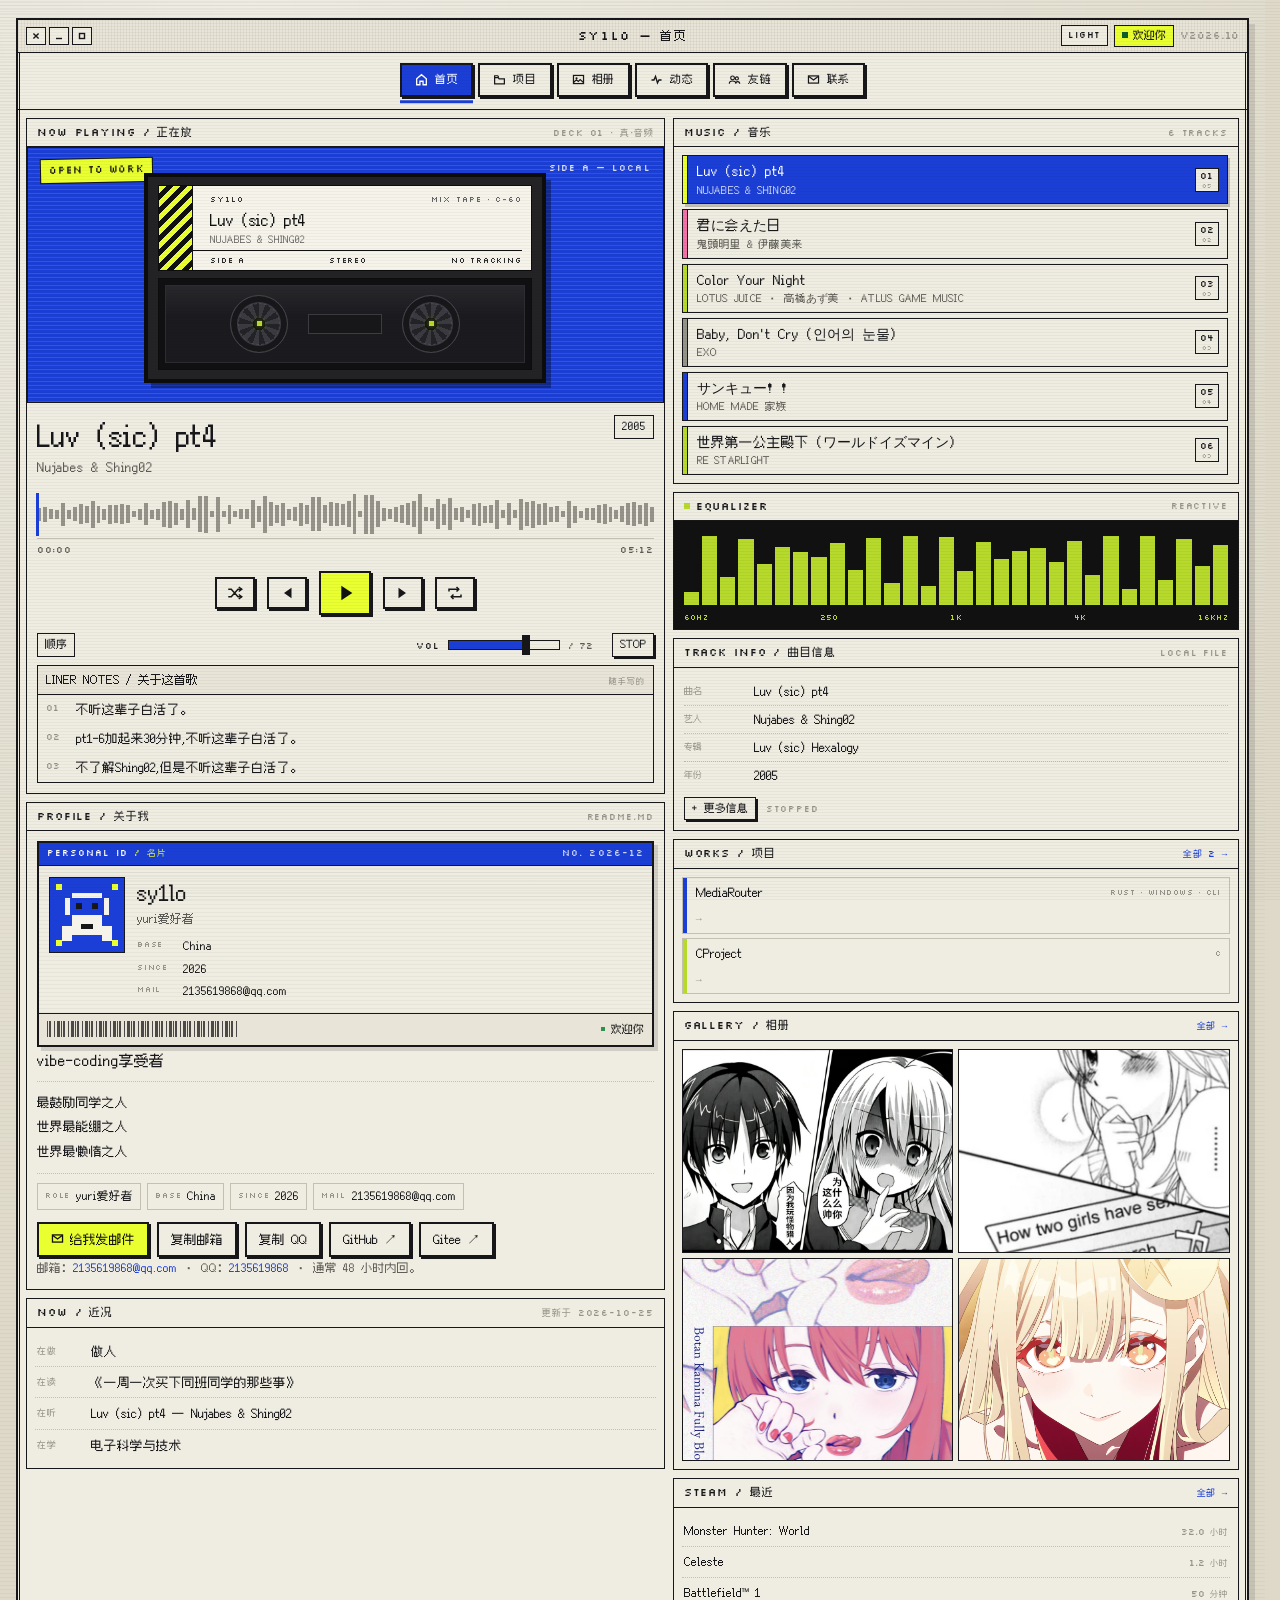
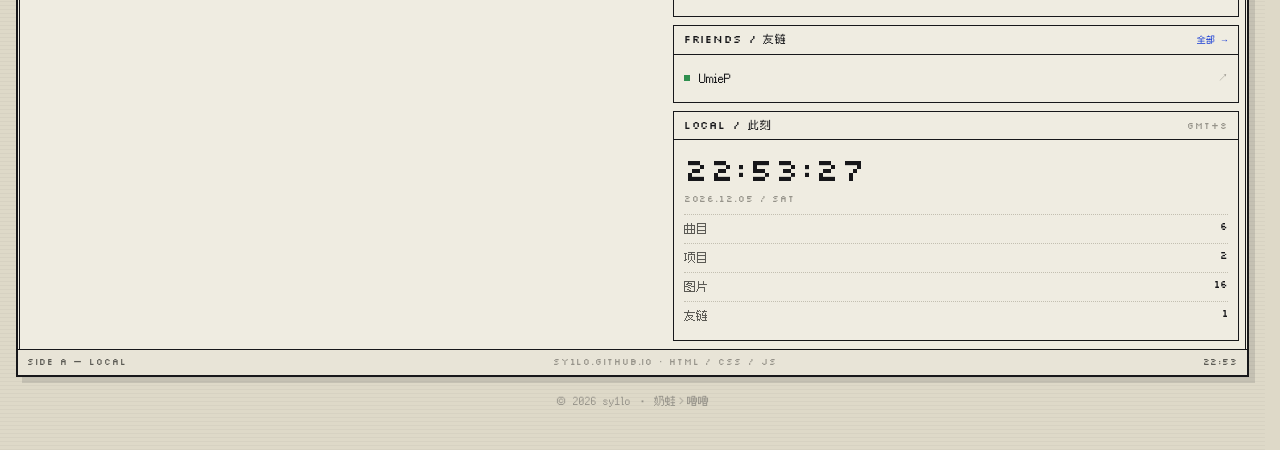
==== commit 1e3adabe: "chore: bump asset versions [skip ci]" ====
--- a/index.html
+++ b/index.html
@@ -16,7 +16,7 @@
 <link rel="icon" href="assets/favicon.svg" type="image/svg+xml">
 <link rel="preload" href="assets/fonts/fusion-pixel-12px.woff2" as="font" type="font/woff2" crossorigin>
 <link rel="preload" href="assets/fonts/silkscreen-400.woff2" as="font" type="font/woff2" crossorigin>
-<link rel="stylesheet" href="assets/css/style.css?v=20261026-1257">
+<link rel="stylesheet" href="assets/css/style.css?v=20261026-0504">
 </head>
 
 <body>
@@ -693,7 +693,7 @@
 
 <div class="toast" id="toast" role="status" aria-live="polite"></div>
 
-<script src="assets/js/data.js?v=20261026-1257"></script>
-<script src="assets/js/app.js?v=20261026-1257"></script>
+<script src="assets/js/data.js?v=20261026-0504"></script>
+<script src="assets/js/app.js?v=20261026-0504"></script>
 </body>
 </html>
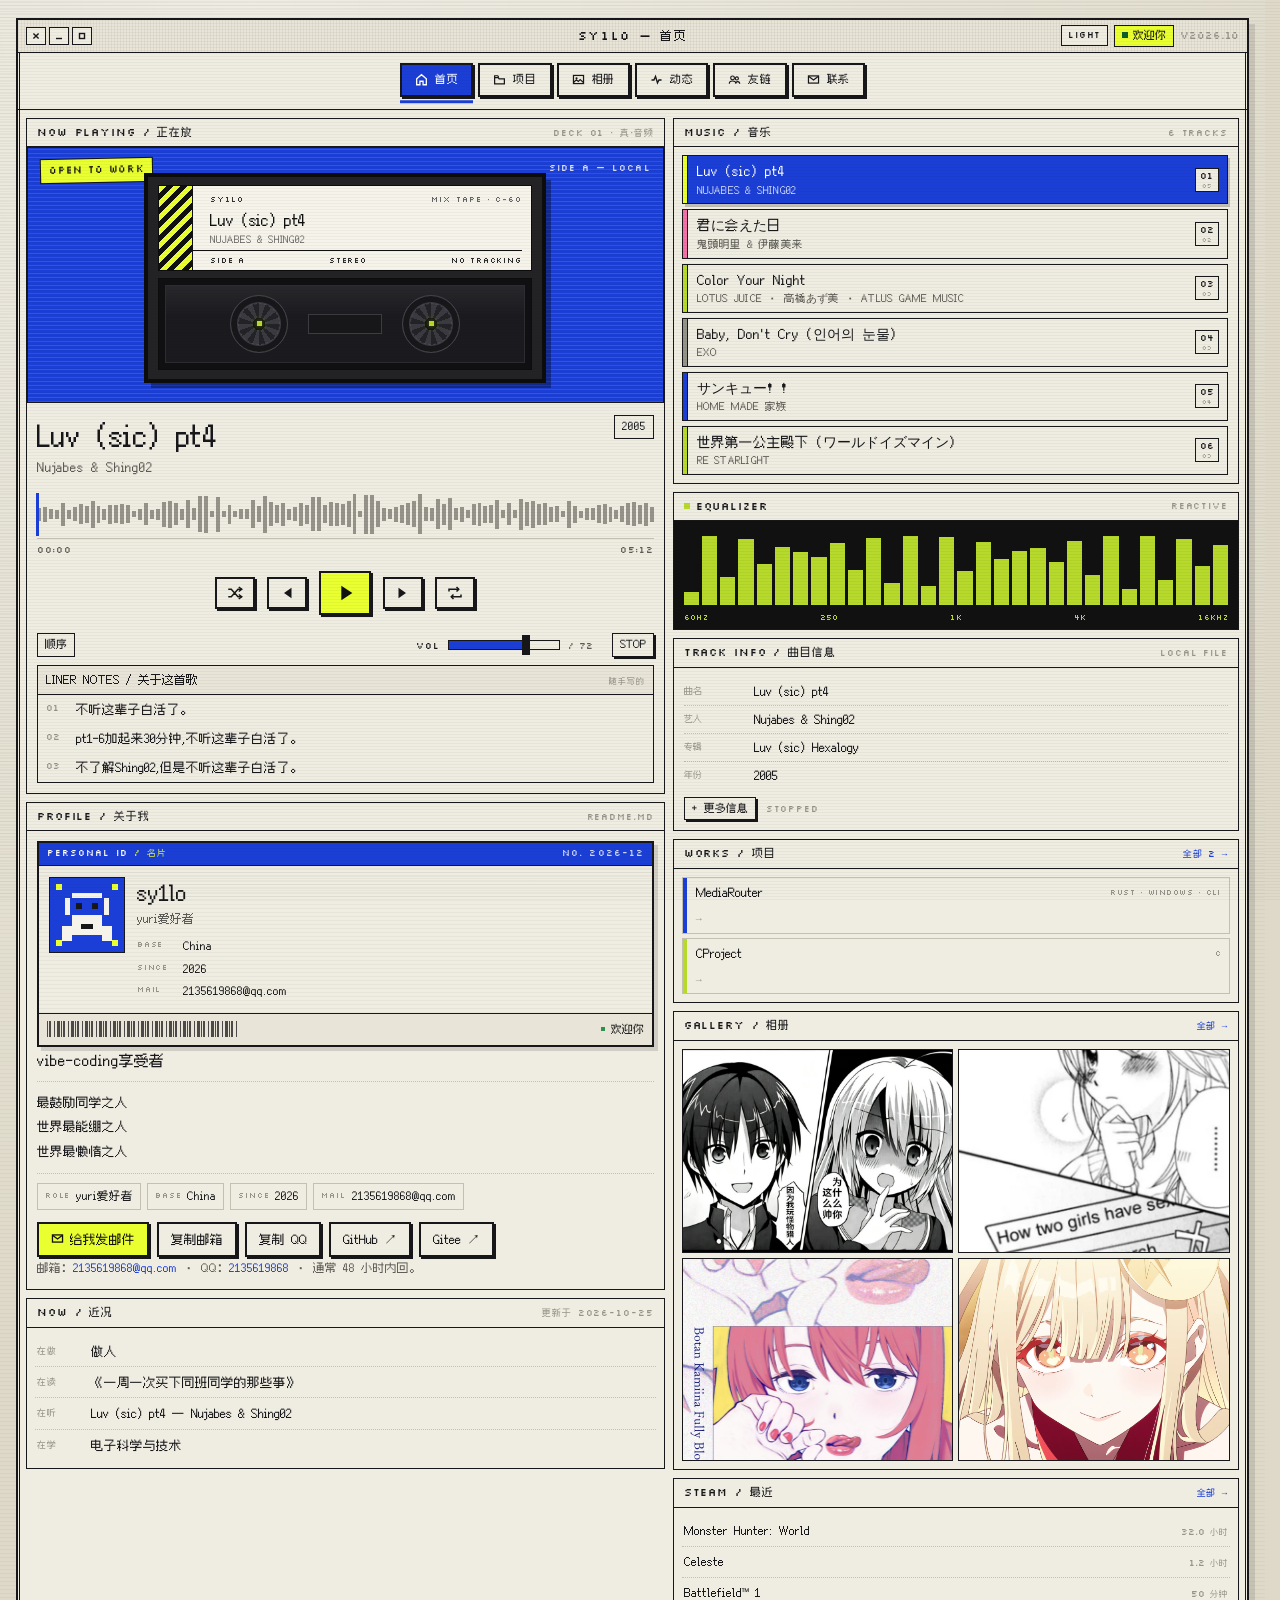
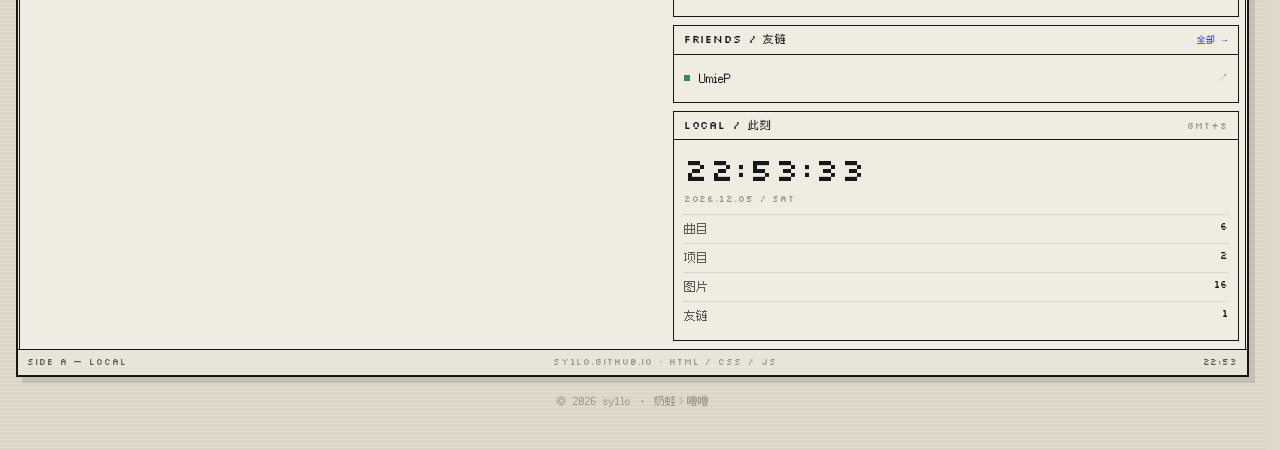
==== commit 139d7cb7: "fix: sync idcard and counter placeholders with data.js to remove first-paint flash" ====
--- a/index.html
+++ b/index.html
@@ -1,699 +1,699 @@
-<!doctype html>
-<html lang="zh-CN">
-<head>
-<meta charset="utf-8">
-<meta name="viewport" content="width=device-width, initial-scale=1">
-<title>sy1lo — 个人主页</title>
-<meta name="description" content="sy1lo 的个人主页：项目、相册、Steam 动态、友链与联系方式。首页是一台能放歌的复古磁带机。">
-<meta name="theme-color" content="#efece1">
-
-<meta property="og:type" content="website">
-<meta property="og:title" content="sy1lo — 个人主页">
-<meta property="og:description" content="yuri爱好者 / vibe-coding享受者。项目、相册、Steam 动态、友链与联系方式。">
-<meta property="og:image" content="assets/preview.png">
-<meta property="og:url" content="https://sy1lo.github.io/">
-
-<link rel="icon" href="assets/favicon.svg" type="image/svg+xml">
-<link rel="preload" href="assets/fonts/fusion-pixel-12px.woff2" as="font" type="font/woff2" crossorigin>
-<link rel="preload" href="assets/fonts/silkscreen-400.woff2" as="font" type="font/woff2" crossorigin>
-<link rel="stylesheet" href="assets/css/style.css?v=20261026-0504">
-</head>
-
-<body>
-<a class="skip" href="#main">跳到主内容</a>
-<div class="scanlines" aria-hidden="true"></div>
-
-<div class="desktop">
-  <div class="window" id="window">
-
-    <!-- ================= 标题栏 ================= -->
-    <header class="titlebar">
-      <div class="wincontrols" aria-hidden="true">
-        <span class="wincontrols__btn"><svg viewBox="0 0 10 10"><path d="M2.4 2.4l5.2 5.2M7.6 2.4L2.4 7.6"/></svg></span>
-        <span class="wincontrols__btn"><svg viewBox="0 0 10 10"><path d="M2 7.5h6"/></svg></span>
-        <span class="wincontrols__btn"><svg viewBox="0 0 10 10"><rect x="2.5" y="2.5" width="5" height="5"/></svg></span>
-      </div>
-
-      <h1 class="titlebar__title" id="winTitle">sy1lo — 首页</h1>
-
-      <div class="titlebar__meta">
-        <button class="theme-toggle" type="button" id="themeToggle" aria-pressed="false" title="切换明暗">LIGHT</button>
-        <span class="badge-online"><i aria-hidden="true"></i><span id="statusBadge">开放合作</span></span>
-        <span class="titlebar__ver" id="version">v2026.10</span>
-      </div>
-    </header>
-
-    <!-- ================= 页签 ================= -->
-    <nav class="tabbar" role="tablist" aria-label="站点导航" id="tabbar">
-      <span class="tabbar__ink" id="tabInk" aria-hidden="true"></span>
-      <button class="tab is-active" type="button" role="tab" aria-selected="true" aria-controls="page-home" id="tab-home" data-page="home" data-title="首页">
-        <svg viewBox="0 0 16 16" aria-hidden="true"><path d="M2.5 7.2L8 2.5l5.5 4.7V14H9.8v-4H6.2v4H2.5z" fill="none" stroke="currentColor" stroke-width="1.5"/></svg><span>首页</span>
-      </button>
-      <button class="tab" type="button" role="tab" aria-selected="false" aria-controls="page-works" id="tab-works" data-page="works" data-title="项目">
-        <svg viewBox="0 0 16 16" aria-hidden="true"><path d="M2 5.6h4.3l1.2 1.6H14v6.3H2z" fill="none" stroke="currentColor" stroke-width="1.5"/><path d="M2 5.6V3.4h3.9l1.2 2.2" fill="none" stroke="currentColor" stroke-width="1.5"/></svg><span>项目</span>
-      </button>
-      <button class="tab" type="button" role="tab" aria-selected="false" aria-controls="page-gallery" id="tab-gallery" data-page="gallery" data-title="相册">
-        <svg viewBox="0 0 16 16" aria-hidden="true"><rect x="1.8" y="3" width="12.4" height="10" fill="none" stroke="currentColor" stroke-width="1.5"/><circle cx="5.6" cy="6.4" r="1.3" fill="currentColor"/><path d="M2.2 11.4l3.2-3 2.4 2.1 2.2-2.4 3.8 3.3" fill="none" stroke="currentColor" stroke-width="1.4"/></svg><span>相册</span>
-      </button>
-      <button class="tab" type="button" role="tab" aria-selected="false" aria-controls="page-feed" id="tab-feed" data-page="feed" data-title="动态">
-        <svg viewBox="0 0 16 16" aria-hidden="true"><path d="M1.8 8.6h3l2-4.4 2.4 8 1.8-3.6h3.2" fill="none" stroke="currentColor" stroke-width="1.7"/></svg><span>动态</span>
-      </button>
-      <button class="tab" type="button" role="tab" aria-selected="false" aria-controls="page-friends" id="tab-friends" data-page="friends" data-title="友链">
-        <svg viewBox="0 0 16 16" aria-hidden="true"><circle cx="5.6" cy="6" r="2.3" fill="none" stroke="currentColor" stroke-width="1.4"/><circle cx="10.9" cy="6.7" r="1.9" fill="none" stroke="currentColor" stroke-width="1.4"/><path d="M1.6 13.2c0-2.2 1.8-3.4 4-3.4s4 1.2 4 3.4M9.5 13.2c0-1.7.9-2.6 2.4-2.6 1.4 0 2.5 1 2.5 2.6" fill="none" stroke="currentColor" stroke-width="1.4"/></svg><span>友链</span>
-      </button>
-      <button class="tab" type="button" role="tab" aria-selected="false" aria-controls="page-contact" id="tab-contact" data-page="contact" data-title="联系">
-        <svg viewBox="0 0 16 16" aria-hidden="true"><rect x="1.8" y="3.6" width="12.4" height="8.8" fill="none" stroke="currentColor" stroke-width="1.5"/><path d="M2.3 4.2L8 8.6l5.7-4.4" fill="none" stroke="currentColor" stroke-width="1.5"/></svg><span>联系</span>
-      </button>
-    </nav>
-
-    <!-- ================= 工作区 ================= -->
-    <main class="workspace" id="main">
-
-      <!-- ========================================================
-           首页
-           ======================================================== -->
-      <section class="page is-active" id="page-home" data-page="home" role="tabpanel" aria-labelledby="tab-home" tabindex="0">
-        <div class="col col--main">
-
-          <article class="panel">
-            <div class="panel__head">
-              <h2 data-ui="home.p1.h1" data-ui-group="首页 · 正在放">NOW PLAYING / 正在放</h2>
-              <span class="panel__hint" data-ui="home.p1.k1" data-ui-group="首页 · 正在放">DECK 01 · 真·音频</span>
-            </div>
-            <div class="panel__body">
-              <div class="stage">
-                <span class="stage__sticker">OPEN TO WORK</span>
-                <span class="stage__side">SIDE A — LOCAL</span>
-
-                <div class="cassette" id="cassette" aria-hidden="true">
-                  <div class="cassette__label">
-                    <div class="cassette__stripe"></div>
-                    <div class="cassette__labeltext">
-                      <div class="cassette__brand">SY1LO <span>MIX TAPE · C-60</span></div>
-                      <div class="cassette__title" id="cassetteTitle">Luv (sic) pt4</div>
-                      <div class="cassette__sub" id="cassetteSub">NUJABES &amp; SHING02</div>
-                    </div>
-                    <div class="cassette__labelrow">
-                      <span id="cassetteSide">SIDE A</span><span>STEREO</span><span>NO TRACKING</span>
-                    </div>
-                  </div>
-
-                  <div class="cassette__window">
-                    <div class="cassette__tape"></div>
-                    <div class="reel reel--l"><span></span></div>
-                    <div class="reel reel--r"><span></span></div>
-                    <div class="cassette__bridge"></div>
-                  </div>
-                </div>
-              </div>
-
-              <div class="hero-head">
-                <h2 class="hero-title" id="npTitle">Luv (sic) pt4</h2>
-                <span class="chip" id="npTag">2005</span>
-              </div>
-              <p class="hero-sub" id="npArtist">Nujabes &amp; Shing02</p>
-
-              <div class="wave" id="wave" role="slider" tabindex="0" aria-label="播放进度" aria-valuemin="0" aria-valuemax="100" aria-valuenow="0">
-                <div class="wave__bars" id="waveBars"></div>
-                <div class="wave__bars wave__bars--fill" id="waveFill"></div>
-                <div class="wave__playhead" id="waveHead"></div>
-              </div>
-              <div class="wave__times">
-                <span id="timeNow">00:00</span>
-                <span id="timeTotal">05:12</span>
-              </div>
-
-              <div class="transport">
-                <button class="tbtn" type="button" id="btnShuffle" title="随机" aria-pressed="false">
-                  <svg viewBox="0 0 24 24" aria-hidden="true"><path d="M3 7h4l9 10h5M3 17h4l9-10h5" fill="none" stroke="currentColor" stroke-width="2"/><path d="M17 4l4 3-4 3M17 14l4 3-4 3" fill="none" stroke="currentColor" stroke-width="2"/></svg>
-                  <span class="sr">随机</span>
-                </button>
-                <button class="tbtn" type="button" id="btnPrev" title="上一首">
-                  <svg viewBox="0 0 24 24" aria-hidden="true"><path d="M18 5v14L8 12zM6 5v14" fill="currentColor"/></svg>
-                  <span class="sr">上一首</span>
-                </button>
-                <button class="tbtn tbtn--play" type="button" id="btnPlay" title="播放 / 暂停" aria-pressed="false">
-                  <svg class="icon-play" viewBox="0 0 24 24" aria-hidden="true"><path d="M8 4l12 8-12 8z" fill="currentColor"/></svg>
-                  <svg class="icon-pause" viewBox="0 0 24 24" aria-hidden="true"><path d="M7 4h4v16H7zM14 4h4v16h-4z" fill="currentColor"/></svg>
-                  <span class="sr">播放</span>
-                </button>
-                <button class="tbtn" type="button" id="btnNext" title="下一首">
-                  <svg viewBox="0 0 24 24" aria-hidden="true"><path d="M6 5v14l10-7zM18 5v14" fill="currentColor"/></svg>
-                  <span class="sr">下一首</span>
-                </button>
-                <button class="tbtn" type="button" id="btnLoop" title="单曲循环" aria-pressed="false">
-                  <svg viewBox="0 0 24 24" aria-hidden="true"><path d="M4 10V7h13M20 14v3H7" fill="none" stroke="currentColor" stroke-width="2"/><path d="M14 4l3 3-3 3M10 20l-3-3 3-3" fill="none" stroke="currentColor" stroke-width="2"/></svg>
-                  <span class="sr">循环</span>
-                </button>
-              </div>
-
-              <div class="modebar">
-                <span class="chip chip--static" id="modeChip">顺序</span>
-                <label class="vol">
-                  <span class="vol__label">VOL</span>
-                  <input class="vol__range" type="range" id="vol" min="0" max="100" value="72" aria-label="音量">
-                  <span class="vol__value" id="volValue">/ 72</span>
-                </label>
-                <button class="chip chip--btn" type="button" id="btnStop">STOP</button>
-              </div>
-
-              <section class="timeline-wrap">
-                <div class="timeline__head">
-                  <h3>LINER NOTES / 关于这首歌</h3>
-                  <span>随手写的</span>
-                </div>
-                <ol class="timeline" id="trackNotes"></ol>
-              </section>
-
-              <audio id="audio" preload="metadata"></audio>
-            </div>
-          </article>
-
-          <article class="panel">
-            <div class="panel__head">
-              <h2 data-ui="home.p2.h1" data-ui-group="首页 · 关于我">PROFILE / 关于我</h2>
-              <span class="panel__hint" data-ui="home.p2.k1" data-ui-group="首页 · 关于我">README.md</span>
-            </div>
-            <div class="panel__body">
-              <div class="idcard">
-                <div class="idcard__top">
-                  <span class="idcard__brand">PERSONAL ID <b>/ 名片</b></span>
-                  <span class="idcard__serial" id="idNo">NO. 2026-10</span>
-                </div>
-                <div class="idcard__main">
-                  <div class="idcard__photo" aria-hidden="true">
-                    <svg viewBox="0 0 48 48" shape-rendering="crispEdges">
-                      <rect width="48" height="48" fill="#1b3fd6"/>
-                      <g fill="#e9ff2f">
-                        <rect x="4" y="4" width="4" height="4"/><rect x="40" y="4" width="4" height="4"/>
-                        <rect x="4" y="40" width="4" height="4"/><rect x="40" y="40" width="4" height="4"/>
-                      </g>
-                      <g fill="#f6f4ea">
-                        <rect x="14" y="10" width="20" height="3"/>
-                        <rect x="10" y="13" width="3" height="11"/><rect x="35" y="13" width="3" height="11"/>
-                        <rect x="14" y="24" width="20" height="13"/>
-                        <rect x="8" y="31" width="6" height="10"/><rect x="34" y="31" width="6" height="10"/>
-                      </g>
-                      <g fill="#17171a">
-                        <rect x="17" y="16" width="4" height="4"/><rect x="27" y="16" width="4" height="4"/>
-                        <rect x="20" y="30" width="8" height="3"/>
-                      </g>
-                    </svg>
-                  </div>
-                  <div class="idcard__info">
-                    <div class="idcard__name" id="idName">sy1lo</div>
-                    <div class="idcard__role" id="idRole">前端工程师 / 像素爱好者</div>
-                    <dl class="idcard__rows">
-                      <div><dt>BASE</dt><dd id="idBase">China</dd></div>
-                      <div><dt>SINCE</dt><dd id="idSince">2019</dd></div>
-                      <div><dt>MAIL</dt><dd id="idMail">2135619868@qq.com</dd></div>
-                    </dl>
-                  </div>
-                </div>
-                <div class="idcard__foot">
-                  <div class="barcode" aria-hidden="true"></div>
-                  <span class="idcard__status"><i aria-hidden="true"></i><span id="idStatus">开放合作</span></span>
-                </div>
-              </div>
-
-              <p class="lede" id="heroLede">把一个个人主页做成一台老式软件，能点的地方都真的能点。</p>
-              <div class="prose" id="aboutText"></div>
-              <div class="facts" id="aboutFacts"></div>
-              <div class="actions">
-                <a class="btn btn--primary" id="mailBtn" href="mailto:2135619868@qq.com">
-                  <svg viewBox="0 0 16 16" aria-hidden="true"><rect x="1.8" y="3.6" width="12.4" height="8.8" fill="none" stroke="currentColor" stroke-width="1.6"/><path d="M2.3 4.2L8 8.6l5.7-4.4" fill="none" stroke="currentColor" stroke-width="1.6"/></svg>
-                  给我发邮件
-                </a>
-                <button class="btn" type="button" id="copyMailHome">复制邮箱</button>
-                <button class="btn" type="button" id="copyQqHome">复制 QQ</button>
-                <a class="btn" id="ghBtn" href="https://github.com/sy1lo" target="_blank" rel="noopener noreferrer">GitHub ↗</a>
-                <a class="btn" id="giteeBtn" href="https://gitee.com/lsy1105" target="_blank" rel="noopener noreferrer">Gitee ↗</a>
-              </div>
-              <p class="prose prose--small prose--muted">邮箱：<b id="mailTplHint">2135619868@qq.com</b> · QQ：<b id="qqHint">2135619868</b> · 通常 48 小时内回。</p>
-            </div>
-          </article>
-
-          <article class="panel">
-            <div class="panel__head">
-              <h2 data-ui="home.p3.h1" data-ui-group="首页 · 近况">NOW / 近况</h2>
-              <span class="panel__hint" id="nowUpdated">更新于 —</span>
-            </div>
-            <div class="panel__body panel__body--tight">
-              <ul class="nowlist" id="nowList"></ul>
-            </div>
-          </article>
-        </div>
-
-        <div class="col col--side">
-          <section class="panel">
-            <div class="panel__head">
-              <h2 data-ui="home.p4.h1" data-ui-group="首页 · 磁带架">MUSIC / 音乐</h2>
-              <span class="panel__hint" id="shelfCount">6 TRACKS</span>
-            </div>
-            <div class="panel__body panel__body--tight">
-              <div class="shelf" id="shelf" role="listbox" aria-label="磁带架：我的歌单"></div>
-            </div>
-          </section>
-
-          <section class="panel panel--eq">
-            <div class="panel__head">
-              <h2 data-ui="home.p5.h1" data-ui-group="首页 · EQUALIZER"><i class="eqdot" aria-hidden="true"></i>EQUALIZER</h2>
-              <span class="panel__hint" data-ui="home.p5.k1" data-ui-group="首页 · EQUALIZER">REACTIVE</span>
-            </div>
-            <div class="panel__body panel__body--tight">
-              <div class="eq" id="eq" aria-hidden="true"></div>
-              <div class="eq__scale"><span>60Hz</span><span>250</span><span>1k</span><span>4k</span><span>16kHz</span></div>
-            </div>
-          </section>
-
-          <section class="panel">
-            <div class="panel__head">
-              <h2 data-ui="home.p6.h1" data-ui-group="首页 · 曲目信息">TRACK INFO / 曲目信息</h2>
-              <span class="panel__hint" id="infoSource" data-ui="home.p6.k1" data-ui-group="首页 · 曲目信息">LOCAL FILE</span>
-            </div>
-            <div class="panel__body">
-              <dl class="info">
-                <div class="info__row"><dt>曲名</dt><dd id="infoTrack">—</dd></div>
-                <div class="info__row"><dt>艺人</dt><dd id="infoArtist">—</dd></div>
-                <div class="info__row"><dt>专辑</dt><dd id="infoAlbum">—</dd></div>
-                <div class="info__row"><dt>年份</dt><dd id="infoYear">—</dd></div>
-              </dl>
-              <div class="info__foot">
-                <button class="chip chip--btn" type="button" id="btnSettings" aria-expanded="false" aria-controls="infoExtra">+ 更多信息</button>
-                <span class="info__status" id="playStatus">STOPPED</span>
-              </div>
-              <div class="info__extra" id="infoExtra" hidden>
-                <div class="info__row"><dt>编码</dt><dd id="infoQuality">—</dd></div>
-                <div class="info__row"><dt>文件</dt><dd id="infoFile">—</dd></div>
-              </div>
-            </div>
-          </section>
-
-          <section class="panel">
-            <div class="panel__head">
-              <h2 data-ui="home.p7.h1" data-ui-group="首页 · 项目">WORKS / 项目</h2>
-              <button class="panel__more" type="button" data-goto="works" id="pinnedMore">全部 →</button>
-            </div>
-            <div class="panel__body panel__body--tight">
-              <div class="pinned" id="pinnedList"></div>
-            </div>
-          </section>
-
-          <section class="panel">
-            <div class="panel__head">
-              <h2 data-ui="home.p8.h1" data-ui-group="首页 · 相册">GALLERY / 相册</h2>
-              <button class="panel__more" type="button" data-goto="gallery" data-ui="home.p8.m1" data-ui-group="首页 · 相册">全部 →</button>
-            </div>
-            <div class="panel__body panel__body--tight">
-              <div class="thumbs" id="galleryMini"></div>
-            </div>
-          </section>
-
-          <section class="panel">
-            <div class="panel__head">
-              <h2 data-ui="home.p9.h1" data-ui-group="首页 · 最近">STEAM / 最近</h2>
-              <button class="panel__more" type="button" data-goto="feed" data-ui="home.p9.m1" data-ui-group="首页 · 最近">全部 →</button>
-            </div>
-            <div class="panel__body panel__body--tight">
-              <div class="steam-mini" id="steamMini"></div>
-            </div>
-          </section>
-
-          <section class="panel">
-            <div class="panel__head">
-              <h2 data-ui="home.p10.h1" data-ui-group="首页 · 友链">FRIENDS / 友链</h2>
-              <button class="panel__more" type="button" data-goto="friends" data-ui="home.p10.m1" data-ui-group="首页 · 友链">全部 →</button>
-            </div>
-            <div class="panel__body panel__body--tight">
-              <div class="friends-mini" id="friendsMini"></div>
-            </div>
-          </section>
-
-          <section class="panel">
-            <div class="panel__head">
-              <h2 data-ui="home.p11.h1" data-ui-group="首页 · 此刻">LOCAL / 此刻</h2>
-              <span class="panel__hint" data-ui="home.p11.k1" data-ui-group="首页 · 此刻">GMT+8</span>
-            </div>
-            <div class="panel__body">
-              <div class="clock" id="clock">--:--:--</div>
-              <div class="clock__date" id="clockDate">—</div>
-              <dl class="kv" id="quickStats"></dl>
-            </div>
-          </section>
-        </div>
-      </section>
-
-      <!-- ========================================================
-           项目
-           ======================================================== -->
-      <section class="page" id="page-works" data-page="works" role="tabpanel" aria-labelledby="tab-works" tabindex="0" hidden>
-        <div class="col col--main">
-          <article class="panel">
-            <div class="panel__head">
-              <h2 data-ui="works.p1.h1" data-ui-group="项目页 · 项目">WORKS / 项目</h2>
-              <span class="panel__hint" id="workCount">2 ITEMS</span>
-            </div>
-            <div class="panel__body">
-              <p class="filters__hint" data-ui="works.p1.p1" data-ui-group="项目页 · 项目">只有真实仓库。GitHub 和 Gitee 上都算，点「源码」直接过去。</p>
-              <div class="works" id="workList"></div>
-            </div>
-          </article>
-        </div>
-
-        <div class="col col--side">
-          <section class="panel">
-            <div class="panel__head">
-              <h2 data-ui="works.p2.h1" data-ui-group="项目页 · 归档">BY YEAR / 归档</h2>
-              <span class="panel__hint" data-ui="works.p2.k1" data-ui-group="项目页 · 归档">ALL TIME</span>
-            </div>
-            <div class="panel__body panel__body--tight">
-              <ul class="yearlist" id="yearList"></ul>
-            </div>
-          </section>
-
-          <section class="panel">
-            <div class="panel__head">
-              <h2 data-ui="works.p3.h1" data-ui-group="项目页 · 图例">STATUS / 图例</h2>
-              <span class="panel__hint" data-ui="works.p3.k1" data-ui-group="项目页 · 图例">LEGEND</span>
-            </div>
-            <div class="panel__body">
-              <ul class="legend">
-                <li><i class="dot dot--live"></i><b data-ui="works.p3.l1" data-ui-group="项目页 · 图例">维护中</b><span data-ui="works.p3.l2" data-ui-group="项目页 · 图例">欢迎提议</span></li>
-                <li><i class="dot dot--wip"></i><b data-ui="works.p3.l3" data-ui-group="项目页 · 图例">开发中</b><span data-ui="works.p3.l4" data-ui-group="项目页 · 图例">随时会改</span></li>
-                <li><i class="dot dot--arch"></i><b data-ui="works.p3.l5" data-ui-group="项目页 · 图例">已归档</b><span data-ui="works.p3.l6" data-ui-group="项目页 · 图例">不再更新</span></li>
-              </ul>
-            </div>
-          </section>
-
-          <section class="panel">
-            <div class="panel__head">
-              <h2 data-ui="works.p4.h1" data-ui-group="项目页 · 代码仓库">CODE / 代码仓库</h2>
-              <span class="panel__hint" data-ui="works.p4.k1" data-ui-group="项目页 · 代码仓库">2 SITES</span>
-            </div>
-            <div class="panel__body">
-              <ul class="legend">
-                <li><b data-ui="works.p4.l1" data-ui-group="项目页 · 代码仓库">GitHub</b><span data-ui="works.p4.l2" data-ui-group="项目页 · 代码仓库">github.com/sy1lo</span></li>
-                <li><b data-ui="works.p4.l3" data-ui-group="项目页 · 代码仓库">Gitee</b><span data-ui="works.p4.l4" data-ui-group="项目页 · 代码仓库">gitee.com/lsy1105</span></li>
-              </ul>
-              <div class="actions actions--tight">
-                <a class="btn" href="https://github.com/sy1lo" target="_blank" rel="noopener noreferrer">GitHub ↗</a>
-                <a class="btn" href="https://gitee.com/lsy1105" target="_blank" rel="noopener noreferrer">Gitee ↗</a>
-              </div>
-            </div>
-          </section>
-        </div>
-      </section>
-
-      <!-- ========================================================
-           相册
-           ======================================================== -->
-      <section class="page" id="page-gallery" data-page="gallery" role="tabpanel" aria-labelledby="tab-gallery" tabindex="0" hidden>
-        <div class="col col--main">
-          <article class="panel">
-            <div class="panel__head">
-              <h2 data-ui="gallery.p1.h1" data-ui-group="相册页 · 相册">GALLERY / 相册</h2>
-              <span class="panel__hint" id="photoCount">8 PHOTOS</span>
-            </div>
-            <div class="panel__body">
-              <div class="notebar">
-                <div class="tags" id="photoTags" role="group" aria-label="按类型筛选"></div>
-                <span class="notebar__hint">点图片放大</span>
-              </div>
-              <div class="justified" id="photoWall"></div>
-              <div class="wall__empty" id="photoEmpty" hidden>这个分类下暂时没有图片。</div>
-            </div>
-          </article>
-        </div>
-
-        <div class="col col--side">
-          <section class="panel">
-            <div class="panel__head">
-              <h2 data-ui="gallery.p2.h1" data-ui-group="相册页 · 说明">ABOUT / 说明</h2>
-              <span class="panel__hint" data-ui="gallery.p2.k1" data-ui-group="相册页 · 说明">300</span>
-            </div>
-            <div class="panel__body">
-              <p class="prose" data-ui="gallery.p2.p1" data-ui-group="相册页 · 说明">存的插画和截图。</p>
-              <p class="prose prose--muted" data-ui="gallery.p2.p2" data-ui-group="相册页 · 说明">看心情放在这里</p>
-            </div>
-          </section>
-
-          <section class="panel">
-            <div class="panel__head">
-              <h2 data-ui="gallery.p3.h1" data-ui-group="相册页 · HOW IT WORKS">INTEREST</h2>
-              <span class="panel__hint" data-ui="gallery.p3.k1" data-ui-group="相册页 · HOW IT WORKS">LOVE</span>
-            </div>
-            <div class="panel__body">
-              <ul class="tips">
-                <li data-ui="gallery.p3.l1" data-ui-group="相册页 · HOW IT WORKS">Adachi and Shimamura</li>
-                <li data-ui="gallery.p3.l2" data-ui-group="相册页 · HOW IT WORKS">Monster Hunter World</li>
-                <li data-ui="gallery.p3.l3" data-ui-group="相册页 · HOW IT WORKS">Imoto Life</li>
-              </ul>
-            </div>
-          </section>
-        </div>
-      </section>
-
-      <!-- ========================================================
-           动态（Steam）
-           ======================================================== -->
-      <section class="page" id="page-feed" data-page="feed" role="tabpanel" aria-labelledby="tab-feed" tabindex="0" hidden>
-        <div class="col col--main">
-          <article class="panel">
-            <div class="panel__head">
-              <h2 data-ui="feed.p1.h1" data-ui-group="动态页 · 最近在玩">STEAM / 最近在玩</h2>
-              <span class="panel__hint" id="steamUpdated">—</span>
-            </div>
-            <div class="panel__body">
-              <div class="steam-hero" id="steamHero">
-                <div class="steam-hero__avatar" id="steamAvatar" aria-hidden="true"></div>
-                <div class="steam-hero__info">
-                  <div class="steam-hero__name" id="steamName">—</div>
-                  <div class="steam-hero__state" id="steamState">数据加载中…</div>
-                </div>
-                <a class="chip chip--btn" id="steamProfile" href="#" target="_blank" rel="noopener noreferrer">查看主页 ↗</a>
-              </div>
-
-              <dl class="steam-stats" id="steamStats"></dl>
-
-              <div class="subhead">
-                <h2 data-ui="feed.p1.h2" data-ui-group="动态页 · 最近在玩 · 副标题">RECENT / 最近两周</h2>
-                <span class="panel__hint" id="recentCount">0 GAMES</span>
-              </div>
-              <div class="steam-recent" id="steamRecent"></div>
-            </div>
-          </article>
-        </div>
-
-        <div class="col col--side">
-          <section class="panel">
-            <div class="panel__head">
-              <h2 data-ui="feed.p2.h1" data-ui-group="动态页 · 时长榜">MOST PLAYED / 时长榜</h2>
-              <span class="panel__hint" data-ui="feed.p2.k1" data-ui-group="动态页 · 时长榜">ALL TIME</span>
-            </div>
-            <div class="panel__body panel__body--tight">
-              <div class="steam-top" id="steamTop"></div>
-            </div>
-          </section>
-
-          <section class="panel">
-            <div class="panel__head">
-              <h2 data-ui="feed.p3.h1" data-ui-group="动态页 · 数据怎么来的">WELCOME / 欢迎</h2>
-              <span class="panel__hint" data-ui="feed.p3.k1" data-ui-group="动态页 · 数据怎么来的">HELLO</span>
-            </div>
-            <div class="panel__body">
-              <ol class="tips">
-                <li data-ui="feed.p3.l1" data-ui-group="动态页 · 数据怎么来的">欢迎加好友！</li>
-                <li data-ui="feed.p3.l2" data-ui-group="动态页 · 数据怎么来的">一起打游戏！</li>
-                <li data-ui="feed.p3.l3" data-ui-group="动态页 · 数据怎么来的">怪物猎人！</li>
-                <li data-ui="feed.p3.l4" data-ui-group="动态页 · 数据怎么来的">也打手游！</li>
-              </ol>
-              <p class="prose prose--small prose--muted" id="steamHint" data-ui="feed.p3.p1" data-ui-group="动态页 · 数据怎么来的">更新频率：每天 06:00 / 18:00（北京时间）自动更新</p>
-            </div>
-          </section>
-        </div>
-      </section>
-
-      <!-- ========================================================
-           友链
-           ======================================================== -->
-      <section class="page" id="page-friends" data-page="friends" role="tabpanel" aria-labelledby="tab-friends" tabindex="0" hidden>
-        <div class="col col--main">
-          <article class="panel">
-            <div class="panel__head">
-              <h2 data-ui="friends.p1.h1" data-ui-group="友链页 · 友情链接">FRIENDS / 友情链接</h2>
-              <span class="panel__hint" id="friendCount">1 SITE</span>
-            </div>
-            <div class="panel__body">
-              <p class="prose prose--muted" data-ui="friends.p1.p1" data-ui-group="友链页 · 友情链接">给你挂网上——</p>
-              <div class="friend-grid" id="friendList"></div>
-            </div>
-          </article>
-
-          <article class="panel">
-            <div class="panel__head">
-              <h2 data-ui="friends.p2.h1" data-ui-group="友链页 · 申请友链">APPLY / 申请友链</h2>
-              <span class="panel__hint" data-ui="friends.p2.k1" data-ui-group="友链页 · 申请友链">OPEN</span>
-            </div>
-            <div class="panel__body">
-              <p class="prose" data-ui="friends.p2.p1" data-ui-group="友链页 · 申请友链">欢迎交换链接：</p>
-              <ul class="tips">
-                <li data-ui="friends.p2.l1" data-ui-group="友链页 · 申请友链">站点属于个人。</li>
-                <li data-ui="friends.p2.l2" data-ui-group="友链页 · 申请友链">半年内更新过。</li>
-                <li data-ui="friends.p2.l3" data-ui-group="友链页 · 申请友链">记得把我的链接挂上去。</li>
-                <li data-ui="friends.p2.l4" data-ui-group="友链页 · 申请友链">676767</li>
-              </ul>
-              <div class="actions actions--tight">
-                <a class="btn btn--primary" id="applyMail" href="mailto:2135619868@qq.com">发邮件申请</a>
-              </div>
-            </div>
-          </article>
-        </div>
-
-        <div class="col col--side">
-          <section class="panel">
-            <div class="panel__head">
-              <h2 data-ui="friends.p3.h1" data-ui-group="友链页 · 我的信息">MY CARD / 我的信息</h2>
-              <span class="panel__hint" data-ui="friends.p3.k1" data-ui-group="友链页 · 我的信息">COPY ME</span>
-            </div>
-            <div class="panel__body">
-              <p class="prose prose--small prose--muted" data-ui="friends.p3.p1" data-ui-group="友链页 · 我的信息">复制到剪切板。</p>
-              <pre class="snippet" id="myCard">名称：sy1lo</pre>
-              <div class="actions actions--tight">
-                <button class="chip chip--btn" type="button" data-copy="myCard">复制纯文本</button>
-                <button class="chip chip--btn" type="button" id="copyMd">复制 Markdown</button>
-                <button class="chip chip--btn" type="button" id="copyHtml">复制 HTML</button>
-              </div>
-            </div>
-          </section>
-
-          <section class="panel">
-            <div class="panel__head">
-              <h2 data-ui="friends.p4.h1" data-ui-group="友链页 · 说明">NOTE / 说明</h2>
-              <span class="panel__hint" data-ui="friends.p4.k1" data-ui-group="友链页 · 说明">HONEST</span>
-            </div>
-            <div class="panel__body">
-              <p class="prose" data-ui="friends.p4.p1" data-ui-group="友链页 · 说明">有人看吗</p>
-              <p class="prose prose--muted" data-ui="friends.p4.p2" data-ui-group="友链页 · 说明">有人在看吗</p>
-            </div>
-          </section>
-        </div>
-      </section>
-
-      <!-- ========================================================
-           联系
-           ======================================================== -->
-      <section class="page" id="page-contact" data-page="contact" role="tabpanel" aria-labelledby="tab-contact" tabindex="0" hidden>
-        <div class="col col--main">
-          <article class="panel">
-            <div class="panel__head">
-              <h2 data-ui="contact.p1.h1" data-ui-group="联系页 · 联系">CONTACT / 联系</h2>
-              <span class="panel__hint" data-ui="contact.p1.k1" data-ui-group="联系页 · 联系">REPLY ≤ 48H</span>
-            </div>
-            <div class="panel__body">
-              <div class="mailcard">
-                <div class="mailcard__label">MAIL ME AT</div>
-                <a class="mailcard__addr" id="mailBig" href="mailto:2135619868@qq.com">2135619868@qq.com</a>
-                <div class="mailcard__actions">
-                  <button class="btn btn--primary" type="button" id="copyMailBig">复制邮箱</button>
-                  <a class="btn" id="mailTemplate" href="mailto:2135619868@qq.com">打开邮件客户端 ↗</a>
-                </div>
-                <div class="mailcard__alt">
-                  <span class="mailcard__alt-label">QQ</span>
-                  <code id="qqBig">2135619868</code>
-                  <button class="chip chip--btn" type="button" id="copyQqBig">复制 QQ</button>
-                </div>
-                <p class="prose prose--small prose--muted" data-ui="contact.p1.p1" data-ui-group="联系页 · 联系">别开我盒</p>
-              </div>
-
-              <div class="subhead">
-                <h2 data-ui="contact.p1.h2" data-ui-group="联系页 · 联系 · 副标题">ELSEWHERE / 我的主页</h2>
-                <span class="panel__hint" id="socialCount">5 LINKS</span>
-              </div>
-              <ul class="socials" id="socialList"></ul>
-            </div>
-          </article>
-        </div>
-
-        <div class="col col--side">
-          <section class="panel">
-            <div class="panel__head">
-              <h2 data-ui="contact.p2.h1" data-ui-group="联系页 · 可以聊">WHAT TO SAY / 可以聊</h2>
-              <span class="panel__hint" data-ui="contact.p2.k1" data-ui-group="联系页 · 可以聊">YES</span>
-            </div>
-            <div class="panel__body">
-              <ul class="tips">
-                <li data-ui="contact.p2.l1" data-ui-group="联系页 · 可以聊">GAME</li>
-                <li data-ui="contact.p2.l2" data-ui-group="联系页 · 可以聊">NOVEL</li>
-                <li data-ui="contact.p2.l3" data-ui-group="联系页 · 可以聊">YURI</li>
-                <li data-ui="contact.p2.l4" data-ui-group="联系页 · 可以聊">钝角</li>
-              </ul>
-            </div>
-          </section>
-
-          <section class="panel">
-            <div class="panel__head">
-              <h2 data-ui="contact.p3.h1" data-ui-group="联系页 · 请别发">WHAT NOT / 请别发</h2>
-              <span class="panel__hint" data-ui="contact.p3.k1" data-ui-group="联系页 · 请别发">NO</span>
-            </div>
-            <div class="panel__body">
-              <ul class="tips tips--no">
-                <li data-ui="contact.p3.l1" data-ui-group="联系页 · 请别发">GAY</li>
-                <li data-ui="contact.p3.l2" data-ui-group="联系页 · 请别发">Ad</li>
-                <li data-ui="contact.p3.l3" data-ui-group="联系页 · 请别发">STUDY</li>
-              </ul>
-              <p class="prose prose--small prose--muted" data-ui="contact.p3.p1" data-ui-group="联系页 · 请别发">~~~</p>
-            </div>
-          </section>
-
-          <section class="panel">
-            <div class="panel__head">
-              <h2 data-ui="contact.p4.h1" data-ui-group="联系页 · 时区">TIME / 时区</h2>
-              <span class="panel__hint" data-ui="contact.p4.k1" data-ui-group="联系页 · 时区">GMT+8</span>
-            </div>
-            <div class="panel__body">
-              <div class="clock" id="clock2">--:--:--</div>
-              <div class="clock__date" id="clockDate2">—</div>
-              <dl class="kv" id="contactKv"></dl>
-            </div>
-          </section>
-        </div>
-      </section>
-
-    </main>
-
-    <!-- ================= 状态栏 ================= -->
-    <footer class="statusbar">
-      <span>SIDE A — LOCAL</span>
-      <span class="statusbar__mid" id="statusMid" data-ui="global.statusbar" data-ui-group="状态栏">{url} · HTML / CSS / JS</span>
-      <span id="statusClock">--:--</span>
-    </footer>
-  </div>
-
-  <p class="colophon" id="colophon" data-ui="global.colophon" data-ui-group="页脚">© 2026 sy1lo · 奶蛙＞噜噜</p>
-</div>
-
-<!-- ================= 图片灯箱 ================= -->
-<div class="lightbox" id="lightbox" hidden>
-  <div class="lightbox__backdrop" data-lb-close></div>
-  <figure class="lightbox__figure" role="dialog" aria-modal="true" aria-label="图片预览">
-    <img id="lbImg" alt="">
-    <figcaption class="lightbox__cap">
-      <span id="lbCap"></span>
-      <span class="lightbox__count" id="lbCount"></span>
-    </figcaption>
-    <button class="lightbox__nav lightbox__nav--prev" type="button" id="lbPrev" aria-label="上一张">◀</button>
-    <button class="lightbox__nav lightbox__nav--next" type="button" id="lbNext" aria-label="下一张">▶</button>
-    <button class="lightbox__close" type="button" id="lbClose" aria-label="关闭">ESC</button>
-  </figure>
-</div>
-
-<noscript>
-  <p class="noscript" data-ui="global.noscript" data-ui-group="页脚">这个主页用 JavaScript 渲染列表和播放器。开启后再来看，或者直接发邮件给我。</p>
-</noscript>
-
-<div class="toast" id="toast" role="status" aria-live="polite"></div>
-
-<script src="assets/js/data.js?v=20261026-0504"></script>
-<script src="assets/js/app.js?v=20261026-0504"></script>
-</body>
-</html>
+<!doctype html>
+<html lang="zh-CN">
+<head>
+<meta charset="utf-8">
+<meta name="viewport" content="width=device-width, initial-scale=1">
+<title>sy1lo — 个人主页</title>
+<meta name="description" content="sy1lo 的个人主页：项目、相册、Steam 动态、友链与联系方式。首页是一台能放歌的复古磁带机。">
+<meta name="theme-color" content="#efece1">
+
+<meta property="og:type" content="website">
+<meta property="og:title" content="sy1lo — 个人主页">
+<meta property="og:description" content="yuri爱好者 / vibe-coding享受者。项目、相册、Steam 动态、友链与联系方式。">
+<meta property="og:image" content="assets/preview.png">
+<meta property="og:url" content="https://sy1lo.github.io/">
+
+<link rel="icon" href="assets/favicon.svg" type="image/svg+xml">
+<link rel="preload" href="assets/fonts/fusion-pixel-12px.woff2" as="font" type="font/woff2" crossorigin>
+<link rel="preload" href="assets/fonts/silkscreen-400.woff2" as="font" type="font/woff2" crossorigin>
+<link rel="stylesheet" href="assets/css/style.css?v=20261026-1321">
+</head>
+
+<body>
+<a class="skip" href="#main">跳到主内容</a>
+<div class="scanlines" aria-hidden="true"></div>
+
+<div class="desktop">
+  <div class="window" id="window">
+
+    <!-- ================= 标题栏 ================= -->
+    <header class="titlebar">
+      <div class="wincontrols" aria-hidden="true">
+        <span class="wincontrols__btn"><svg viewBox="0 0 10 10"><path d="M2.4 2.4l5.2 5.2M7.6 2.4L2.4 7.6"/></svg></span>
+        <span class="wincontrols__btn"><svg viewBox="0 0 10 10"><path d="M2 7.5h6"/></svg></span>
+        <span class="wincontrols__btn"><svg viewBox="0 0 10 10"><rect x="2.5" y="2.5" width="5" height="5"/></svg></span>
+      </div>
+
+      <h1 class="titlebar__title" id="winTitle">sy1lo — 首页</h1>
+
+      <div class="titlebar__meta">
+        <button class="theme-toggle" type="button" id="themeToggle" aria-pressed="false" title="切换明暗">LIGHT</button>
+        <span class="badge-online"><i aria-hidden="true"></i><span id="statusBadge">欢迎你</span></span>
+        <span class="titlebar__ver" id="version">v2026.10</span>
+      </div>
+    </header>
+
+    <!-- ================= 页签 ================= -->
+    <nav class="tabbar" role="tablist" aria-label="站点导航" id="tabbar">
+      <span class="tabbar__ink" id="tabInk" aria-hidden="true"></span>
+      <button class="tab is-active" type="button" role="tab" aria-selected="true" aria-controls="page-home" id="tab-home" data-page="home" data-title="首页">
+        <svg viewBox="0 0 16 16" aria-hidden="true"><path d="M2.5 7.2L8 2.5l5.5 4.7V14H9.8v-4H6.2v4H2.5z" fill="none" stroke="currentColor" stroke-width="1.5"/></svg><span>首页</span>
+      </button>
+      <button class="tab" type="button" role="tab" aria-selected="false" aria-controls="page-works" id="tab-works" data-page="works" data-title="项目">
+        <svg viewBox="0 0 16 16" aria-hidden="true"><path d="M2 5.6h4.3l1.2 1.6H14v6.3H2z" fill="none" stroke="currentColor" stroke-width="1.5"/><path d="M2 5.6V3.4h3.9l1.2 2.2" fill="none" stroke="currentColor" stroke-width="1.5"/></svg><span>项目</span>
+      </button>
+      <button class="tab" type="button" role="tab" aria-selected="false" aria-controls="page-gallery" id="tab-gallery" data-page="gallery" data-title="相册">
+        <svg viewBox="0 0 16 16" aria-hidden="true"><rect x="1.8" y="3" width="12.4" height="10" fill="none" stroke="currentColor" stroke-width="1.5"/><circle cx="5.6" cy="6.4" r="1.3" fill="currentColor"/><path d="M2.2 11.4l3.2-3 2.4 2.1 2.2-2.4 3.8 3.3" fill="none" stroke="currentColor" stroke-width="1.4"/></svg><span>相册</span>
+      </button>
+      <button class="tab" type="button" role="tab" aria-selected="false" aria-controls="page-feed" id="tab-feed" data-page="feed" data-title="动态">
+        <svg viewBox="0 0 16 16" aria-hidden="true"><path d="M1.8 8.6h3l2-4.4 2.4 8 1.8-3.6h3.2" fill="none" stroke="currentColor" stroke-width="1.7"/></svg><span>动态</span>
+      </button>
+      <button class="tab" type="button" role="tab" aria-selected="false" aria-controls="page-friends" id="tab-friends" data-page="friends" data-title="友链">
+        <svg viewBox="0 0 16 16" aria-hidden="true"><circle cx="5.6" cy="6" r="2.3" fill="none" stroke="currentColor" stroke-width="1.4"/><circle cx="10.9" cy="6.7" r="1.9" fill="none" stroke="currentColor" stroke-width="1.4"/><path d="M1.6 13.2c0-2.2 1.8-3.4 4-3.4s4 1.2 4 3.4M9.5 13.2c0-1.7.9-2.6 2.4-2.6 1.4 0 2.5 1 2.5 2.6" fill="none" stroke="currentColor" stroke-width="1.4"/></svg><span>友链</span>
+      </button>
+      <button class="tab" type="button" role="tab" aria-selected="false" aria-controls="page-contact" id="tab-contact" data-page="contact" data-title="联系">
+        <svg viewBox="0 0 16 16" aria-hidden="true"><rect x="1.8" y="3.6" width="12.4" height="8.8" fill="none" stroke="currentColor" stroke-width="1.5"/><path d="M2.3 4.2L8 8.6l5.7-4.4" fill="none" stroke="currentColor" stroke-width="1.5"/></svg><span>联系</span>
+      </button>
+    </nav>
+
+    <!-- ================= 工作区 ================= -->
+    <main class="workspace" id="main">
+
+      <!-- ========================================================
+           首页
+           ======================================================== -->
+      <section class="page is-active" id="page-home" data-page="home" role="tabpanel" aria-labelledby="tab-home" tabindex="0">
+        <div class="col col--main">
+
+          <article class="panel">
+            <div class="panel__head">
+              <h2 data-ui="home.p1.h1" data-ui-group="首页 · 正在放">NOW PLAYING / 正在放</h2>
+              <span class="panel__hint" data-ui="home.p1.k1" data-ui-group="首页 · 正在放">DECK 01 · 真·音频</span>
+            </div>
+            <div class="panel__body">
+              <div class="stage">
+                <span class="stage__sticker">OPEN TO WORK</span>
+                <span class="stage__side">SIDE A — LOCAL</span>
+
+                <div class="cassette" id="cassette" aria-hidden="true">
+                  <div class="cassette__label">
+                    <div class="cassette__stripe"></div>
+                    <div class="cassette__labeltext">
+                      <div class="cassette__brand">SY1LO <span>MIX TAPE · C-60</span></div>
+                      <div class="cassette__title" id="cassetteTitle">Luv (sic) pt4</div>
+                      <div class="cassette__sub" id="cassetteSub">NUJABES &amp; SHING02</div>
+                    </div>
+                    <div class="cassette__labelrow">
+                      <span id="cassetteSide">SIDE A</span><span>STEREO</span><span>NO TRACKING</span>
+                    </div>
+                  </div>
+
+                  <div class="cassette__window">
+                    <div class="cassette__tape"></div>
+                    <div class="reel reel--l"><span></span></div>
+                    <div class="reel reel--r"><span></span></div>
+                    <div class="cassette__bridge"></div>
+                  </div>
+                </div>
+              </div>
+
+              <div class="hero-head">
+                <h2 class="hero-title" id="npTitle">Luv (sic) pt4</h2>
+                <span class="chip" id="npTag">2005</span>
+              </div>
+              <p class="hero-sub" id="npArtist">Nujabes &amp; Shing02</p>
+
+              <div class="wave" id="wave" role="slider" tabindex="0" aria-label="播放进度" aria-valuemin="0" aria-valuemax="100" aria-valuenow="0">
+                <div class="wave__bars" id="waveBars"></div>
+                <div class="wave__bars wave__bars--fill" id="waveFill"></div>
+                <div class="wave__playhead" id="waveHead"></div>
+              </div>
+              <div class="wave__times">
+                <span id="timeNow">00:00</span>
+                <span id="timeTotal">05:12</span>
+              </div>
+
+              <div class="transport">
+                <button class="tbtn" type="button" id="btnShuffle" title="随机" aria-pressed="false">
+                  <svg viewBox="0 0 24 24" aria-hidden="true"><path d="M3 7h4l9 10h5M3 17h4l9-10h5" fill="none" stroke="currentColor" stroke-width="2"/><path d="M17 4l4 3-4 3M17 14l4 3-4 3" fill="none" stroke="currentColor" stroke-width="2"/></svg>
+                  <span class="sr">随机</span>
+                </button>
+                <button class="tbtn" type="button" id="btnPrev" title="上一首">
+                  <svg viewBox="0 0 24 24" aria-hidden="true"><path d="M18 5v14L8 12zM6 5v14" fill="currentColor"/></svg>
+                  <span class="sr">上一首</span>
+                </button>
+                <button class="tbtn tbtn--play" type="button" id="btnPlay" title="播放 / 暂停" aria-pressed="false">
+                  <svg class="icon-play" viewBox="0 0 24 24" aria-hidden="true"><path d="M8 4l12 8-12 8z" fill="currentColor"/></svg>
+                  <svg class="icon-pause" viewBox="0 0 24 24" aria-hidden="true"><path d="M7 4h4v16H7zM14 4h4v16h-4z" fill="currentColor"/></svg>
+                  <span class="sr">播放</span>
+                </button>
+                <button class="tbtn" type="button" id="btnNext" title="下一首">
+                  <svg viewBox="0 0 24 24" aria-hidden="true"><path d="M6 5v14l10-7zM18 5v14" fill="currentColor"/></svg>
+                  <span class="sr">下一首</span>
+                </button>
+                <button class="tbtn" type="button" id="btnLoop" title="单曲循环" aria-pressed="false">
+                  <svg viewBox="0 0 24 24" aria-hidden="true"><path d="M4 10V7h13M20 14v3H7" fill="none" stroke="currentColor" stroke-width="2"/><path d="M14 4l3 3-3 3M10 20l-3-3 3-3" fill="none" stroke="currentColor" stroke-width="2"/></svg>
+                  <span class="sr">循环</span>
+                </button>
+              </div>
+
+              <div class="modebar">
+                <span class="chip chip--static" id="modeChip">顺序</span>
+                <label class="vol">
+                  <span class="vol__label">VOL</span>
+                  <input class="vol__range" type="range" id="vol" min="0" max="100" value="72" aria-label="音量">
+                  <span class="vol__value" id="volValue">/ 72</span>
+                </label>
+                <button class="chip chip--btn" type="button" id="btnStop">STOP</button>
+              </div>
+
+              <section class="timeline-wrap">
+                <div class="timeline__head">
+                  <h3>LINER NOTES / 关于这首歌</h3>
+                  <span>随手写的</span>
+                </div>
+                <ol class="timeline" id="trackNotes"></ol>
+              </section>
+
+              <audio id="audio" preload="metadata"></audio>
+            </div>
+          </article>
+
+          <article class="panel">
+            <div class="panel__head">
+              <h2 data-ui="home.p2.h1" data-ui-group="首页 · 关于我">PROFILE / 关于我</h2>
+              <span class="panel__hint" data-ui="home.p2.k1" data-ui-group="首页 · 关于我">README.md</span>
+            </div>
+            <div class="panel__body">
+              <div class="idcard">
+                <div class="idcard__top">
+                  <span class="idcard__brand">PERSONAL ID <b>/ 名片</b></span>
+                  <span class="idcard__serial" id="idNo">NO. 2026-10</span>
+                </div>
+                <div class="idcard__main">
+                  <div class="idcard__photo" aria-hidden="true">
+                    <svg viewBox="0 0 48 48" shape-rendering="crispEdges">
+                      <rect width="48" height="48" fill="#1b3fd6"/>
+                      <g fill="#e9ff2f">
+                        <rect x="4" y="4" width="4" height="4"/><rect x="40" y="4" width="4" height="4"/>
+                        <rect x="4" y="40" width="4" height="4"/><rect x="40" y="40" width="4" height="4"/>
+                      </g>
+                      <g fill="#f6f4ea">
+                        <rect x="14" y="10" width="20" height="3"/>
+                        <rect x="10" y="13" width="3" height="11"/><rect x="35" y="13" width="3" height="11"/>
+                        <rect x="14" y="24" width="20" height="13"/>
+                        <rect x="8" y="31" width="6" height="10"/><rect x="34" y="31" width="6" height="10"/>
+                      </g>
+                      <g fill="#17171a">
+                        <rect x="17" y="16" width="4" height="4"/><rect x="27" y="16" width="4" height="4"/>
+                        <rect x="20" y="30" width="8" height="3"/>
+                      </g>
+                    </svg>
+                  </div>
+                  <div class="idcard__info">
+                    <div class="idcard__name" id="idName">sy1lo</div>
+                    <div class="idcard__role" id="idRole">yuri爱好者</div>
+                    <dl class="idcard__rows">
+                      <div><dt>BASE</dt><dd id="idBase">China</dd></div>
+                      <div><dt>SINCE</dt><dd id="idSince">2026</dd></div>
+                      <div><dt>MAIL</dt><dd id="idMail">2135619868@qq.com</dd></div>
+                    </dl>
+                  </div>
+                </div>
+                <div class="idcard__foot">
+                  <div class="barcode" aria-hidden="true"></div>
+                  <span class="idcard__status"><i aria-hidden="true"></i><span id="idStatus">欢迎你</span></span>
+                </div>
+              </div>
+
+              <p class="lede" id="heroLede">vibe-coding享受者</p>
+              <div class="prose" id="aboutText"></div>
+              <div class="facts" id="aboutFacts"></div>
+              <div class="actions">
+                <a class="btn btn--primary" id="mailBtn" href="mailto:2135619868@qq.com">
+                  <svg viewBox="0 0 16 16" aria-hidden="true"><rect x="1.8" y="3.6" width="12.4" height="8.8" fill="none" stroke="currentColor" stroke-width="1.6"/><path d="M2.3 4.2L8 8.6l5.7-4.4" fill="none" stroke="currentColor" stroke-width="1.6"/></svg>
+                  给我发邮件
+                </a>
+                <button class="btn" type="button" id="copyMailHome">复制邮箱</button>
+                <button class="btn" type="button" id="copyQqHome">复制 QQ</button>
+                <a class="btn" id="ghBtn" href="https://github.com/sy1lo" target="_blank" rel="noopener noreferrer">GitHub ↗</a>
+                <a class="btn" id="giteeBtn" href="https://gitee.com/lsy1105" target="_blank" rel="noopener noreferrer">Gitee ↗</a>
+              </div>
+              <p class="prose prose--small prose--muted">邮箱：<b id="mailTplHint">2135619868@qq.com</b> · QQ：<b id="qqHint">2135619868</b> · 通常 48 小时内回。</p>
+            </div>
+          </article>
+
+          <article class="panel">
+            <div class="panel__head">
+              <h2 data-ui="home.p3.h1" data-ui-group="首页 · 近况">NOW / 近况</h2>
+              <span class="panel__hint" id="nowUpdated">更新于 2026-10-25</span>
+            </div>
+            <div class="panel__body panel__body--tight">
+              <ul class="nowlist" id="nowList"></ul>
+            </div>
+          </article>
+        </div>
+
+        <div class="col col--side">
+          <section class="panel">
+            <div class="panel__head">
+              <h2 data-ui="home.p4.h1" data-ui-group="首页 · 磁带架">MUSIC / 音乐</h2>
+              <span class="panel__hint" id="shelfCount">6 TRACKS</span>
+            </div>
+            <div class="panel__body panel__body--tight">
+              <div class="shelf" id="shelf" role="listbox" aria-label="磁带架：我的歌单"></div>
+            </div>
+          </section>
+
+          <section class="panel panel--eq">
+            <div class="panel__head">
+              <h2 data-ui="home.p5.h1" data-ui-group="首页 · EQUALIZER"><i class="eqdot" aria-hidden="true"></i>EQUALIZER</h2>
+              <span class="panel__hint" data-ui="home.p5.k1" data-ui-group="首页 · EQUALIZER">REACTIVE</span>
+            </div>
+            <div class="panel__body panel__body--tight">
+              <div class="eq" id="eq" aria-hidden="true"></div>
+              <div class="eq__scale"><span>60Hz</span><span>250</span><span>1k</span><span>4k</span><span>16kHz</span></div>
+            </div>
+          </section>
+
+          <section class="panel">
+            <div class="panel__head">
+              <h2 data-ui="home.p6.h1" data-ui-group="首页 · 曲目信息">TRACK INFO / 曲目信息</h2>
+              <span class="panel__hint" id="infoSource" data-ui="home.p6.k1" data-ui-group="首页 · 曲目信息">LOCAL FILE</span>
+            </div>
+            <div class="panel__body">
+              <dl class="info">
+                <div class="info__row"><dt>曲名</dt><dd id="infoTrack">—</dd></div>
+                <div class="info__row"><dt>艺人</dt><dd id="infoArtist">—</dd></div>
+                <div class="info__row"><dt>专辑</dt><dd id="infoAlbum">—</dd></div>
+                <div class="info__row"><dt>年份</dt><dd id="infoYear">—</dd></div>
+              </dl>
+              <div class="info__foot">
+                <button class="chip chip--btn" type="button" id="btnSettings" aria-expanded="false" aria-controls="infoExtra">+ 更多信息</button>
+                <span class="info__status" id="playStatus">STOPPED</span>
+              </div>
+              <div class="info__extra" id="infoExtra" hidden>
+                <div class="info__row"><dt>编码</dt><dd id="infoQuality">—</dd></div>
+                <div class="info__row"><dt>文件</dt><dd id="infoFile">—</dd></div>
+              </div>
+            </div>
+          </section>
+
+          <section class="panel">
+            <div class="panel__head">
+              <h2 data-ui="home.p7.h1" data-ui-group="首页 · 项目">WORKS / 项目</h2>
+              <button class="panel__more" type="button" data-goto="works" id="pinnedMore">全部 2 →</button>
+            </div>
+            <div class="panel__body panel__body--tight">
+              <div class="pinned" id="pinnedList"></div>
+            </div>
+          </section>
+
+          <section class="panel">
+            <div class="panel__head">
+              <h2 data-ui="home.p8.h1" data-ui-group="首页 · 相册">GALLERY / 相册</h2>
+              <button class="panel__more" type="button" data-goto="gallery" data-ui="home.p8.m1" data-ui-group="首页 · 相册">全部 →</button>
+            </div>
+            <div class="panel__body panel__body--tight">
+              <div class="thumbs" id="galleryMini"></div>
+            </div>
+          </section>
+
+          <section class="panel">
+            <div class="panel__head">
+              <h2 data-ui="home.p9.h1" data-ui-group="首页 · 最近">STEAM / 最近</h2>
+              <button class="panel__more" type="button" data-goto="feed" data-ui="home.p9.m1" data-ui-group="首页 · 最近">全部 →</button>
+            </div>
+            <div class="panel__body panel__body--tight">
+              <div class="steam-mini" id="steamMini"></div>
+            </div>
+          </section>
+
+          <section class="panel">
+            <div class="panel__head">
+              <h2 data-ui="home.p10.h1" data-ui-group="首页 · 友链">FRIENDS / 友链</h2>
+              <button class="panel__more" type="button" data-goto="friends" data-ui="home.p10.m1" data-ui-group="首页 · 友链">全部 →</button>
+            </div>
+            <div class="panel__body panel__body--tight">
+              <div class="friends-mini" id="friendsMini"></div>
+            </div>
+          </section>
+
+          <section class="panel">
+            <div class="panel__head">
+              <h2 data-ui="home.p11.h1" data-ui-group="首页 · 此刻">LOCAL / 此刻</h2>
+              <span class="panel__hint" data-ui="home.p11.k1" data-ui-group="首页 · 此刻">GMT+8</span>
+            </div>
+            <div class="panel__body">
+              <div class="clock" id="clock">--:--:--</div>
+              <div class="clock__date" id="clockDate">—</div>
+              <dl class="kv" id="quickStats"></dl>
+            </div>
+          </section>
+        </div>
+      </section>
+
+      <!-- ========================================================
+           项目
+           ======================================================== -->
+      <section class="page" id="page-works" data-page="works" role="tabpanel" aria-labelledby="tab-works" tabindex="0" hidden>
+        <div class="col col--main">
+          <article class="panel">
+            <div class="panel__head">
+              <h2 data-ui="works.p1.h1" data-ui-group="项目页 · 项目">WORKS / 项目</h2>
+              <span class="panel__hint" id="workCount">2 ITEMS</span>
+            </div>
+            <div class="panel__body">
+              <p class="filters__hint" data-ui="works.p1.p1" data-ui-group="项目页 · 项目">只有真实仓库。GitHub 和 Gitee 上都算，点「源码」直接过去。</p>
+              <div class="works" id="workList"></div>
+            </div>
+          </article>
+        </div>
+
+        <div class="col col--side">
+          <section class="panel">
+            <div class="panel__head">
+              <h2 data-ui="works.p2.h1" data-ui-group="项目页 · 归档">BY YEAR / 归档</h2>
+              <span class="panel__hint" data-ui="works.p2.k1" data-ui-group="项目页 · 归档">ALL TIME</span>
+            </div>
+            <div class="panel__body panel__body--tight">
+              <ul class="yearlist" id="yearList"></ul>
+            </div>
+          </section>
+
+          <section class="panel">
+            <div class="panel__head">
+              <h2 data-ui="works.p3.h1" data-ui-group="项目页 · 图例">STATUS / 图例</h2>
+              <span class="panel__hint" data-ui="works.p3.k1" data-ui-group="项目页 · 图例">LEGEND</span>
+            </div>
+            <div class="panel__body">
+              <ul class="legend">
+                <li><i class="dot dot--live"></i><b data-ui="works.p3.l1" data-ui-group="项目页 · 图例">维护中</b><span data-ui="works.p3.l2" data-ui-group="项目页 · 图例">欢迎提议</span></li>
+                <li><i class="dot dot--wip"></i><b data-ui="works.p3.l3" data-ui-group="项目页 · 图例">开发中</b><span data-ui="works.p3.l4" data-ui-group="项目页 · 图例">随时会改</span></li>
+                <li><i class="dot dot--arch"></i><b data-ui="works.p3.l5" data-ui-group="项目页 · 图例">已归档</b><span data-ui="works.p3.l6" data-ui-group="项目页 · 图例">不再更新</span></li>
+              </ul>
+            </div>
+          </section>
+
+          <section class="panel">
+            <div class="panel__head">
+              <h2 data-ui="works.p4.h1" data-ui-group="项目页 · 代码仓库">CODE / 代码仓库</h2>
+              <span class="panel__hint" data-ui="works.p4.k1" data-ui-group="项目页 · 代码仓库">2 SITES</span>
+            </div>
+            <div class="panel__body">
+              <ul class="legend">
+                <li><b data-ui="works.p4.l1" data-ui-group="项目页 · 代码仓库">GitHub</b><span data-ui="works.p4.l2" data-ui-group="项目页 · 代码仓库">github.com/sy1lo</span></li>
+                <li><b data-ui="works.p4.l3" data-ui-group="项目页 · 代码仓库">Gitee</b><span data-ui="works.p4.l4" data-ui-group="项目页 · 代码仓库">gitee.com/lsy1105</span></li>
+              </ul>
+              <div class="actions actions--tight">
+                <a class="btn" href="https://github.com/sy1lo" target="_blank" rel="noopener noreferrer">GitHub ↗</a>
+                <a class="btn" href="https://gitee.com/lsy1105" target="_blank" rel="noopener noreferrer">Gitee ↗</a>
+              </div>
+            </div>
+          </section>
+        </div>
+      </section>
+
+      <!-- ========================================================
+           相册
+           ======================================================== -->
+      <section class="page" id="page-gallery" data-page="gallery" role="tabpanel" aria-labelledby="tab-gallery" tabindex="0" hidden>
+        <div class="col col--main">
+          <article class="panel">
+            <div class="panel__head">
+              <h2 data-ui="gallery.p1.h1" data-ui-group="相册页 · 相册">GALLERY / 相册</h2>
+              <span class="panel__hint" id="photoCount">16 PHOTOS</span>
+            </div>
+            <div class="panel__body">
+              <div class="notebar">
+                <div class="tags" id="photoTags" role="group" aria-label="按类型筛选"></div>
+                <span class="notebar__hint">点图片放大</span>
+              </div>
+              <div class="justified" id="photoWall"></div>
+              <div class="wall__empty" id="photoEmpty" hidden>这个分类下暂时没有图片。</div>
+            </div>
+          </article>
+        </div>
+
+        <div class="col col--side">
+          <section class="panel">
+            <div class="panel__head">
+              <h2 data-ui="gallery.p2.h1" data-ui-group="相册页 · 说明">ABOUT / 说明</h2>
+              <span class="panel__hint" data-ui="gallery.p2.k1" data-ui-group="相册页 · 说明">300</span>
+            </div>
+            <div class="panel__body">
+              <p class="prose" data-ui="gallery.p2.p1" data-ui-group="相册页 · 说明">存的插画和截图。</p>
+              <p class="prose prose--muted" data-ui="gallery.p2.p2" data-ui-group="相册页 · 说明">看心情放在这里</p>
+            </div>
+          </section>
+
+          <section class="panel">
+            <div class="panel__head">
+              <h2 data-ui="gallery.p3.h1" data-ui-group="相册页 · HOW IT WORKS">INTEREST</h2>
+              <span class="panel__hint" data-ui="gallery.p3.k1" data-ui-group="相册页 · HOW IT WORKS">LOVE</span>
+            </div>
+            <div class="panel__body">
+              <ul class="tips">
+                <li data-ui="gallery.p3.l1" data-ui-group="相册页 · HOW IT WORKS">Adachi and Shimamura</li>
+                <li data-ui="gallery.p3.l2" data-ui-group="相册页 · HOW IT WORKS">Monster Hunter World</li>
+                <li data-ui="gallery.p3.l3" data-ui-group="相册页 · HOW IT WORKS">Imoto Life</li>
+              </ul>
+            </div>
+          </section>
+        </div>
+      </section>
+
+      <!-- ========================================================
+           动态（Steam）
+           ======================================================== -->
+      <section class="page" id="page-feed" data-page="feed" role="tabpanel" aria-labelledby="tab-feed" tabindex="0" hidden>
+        <div class="col col--main">
+          <article class="panel">
+            <div class="panel__head">
+              <h2 data-ui="feed.p1.h1" data-ui-group="动态页 · 最近在玩">STEAM / 最近在玩</h2>
+              <span class="panel__hint" id="steamUpdated">—</span>
+            </div>
+            <div class="panel__body">
+              <div class="steam-hero" id="steamHero">
+                <div class="steam-hero__avatar" id="steamAvatar" aria-hidden="true"></div>
+                <div class="steam-hero__info">
+                  <div class="steam-hero__name" id="steamName">—</div>
+                  <div class="steam-hero__state" id="steamState">数据加载中…</div>
+                </div>
+                <a class="chip chip--btn" id="steamProfile" href="#" target="_blank" rel="noopener noreferrer">查看主页 ↗</a>
+              </div>
+
+              <dl class="steam-stats" id="steamStats"></dl>
+
+              <div class="subhead">
+                <h2 data-ui="feed.p1.h2" data-ui-group="动态页 · 最近在玩 · 副标题">RECENT / 最近两周</h2>
+                <span class="panel__hint" id="recentCount">0 GAMES</span>
+              </div>
+              <div class="steam-recent" id="steamRecent"></div>
+            </div>
+          </article>
+        </div>
+
+        <div class="col col--side">
+          <section class="panel">
+            <div class="panel__head">
+              <h2 data-ui="feed.p2.h1" data-ui-group="动态页 · 时长榜">MOST PLAYED / 时长榜</h2>
+              <span class="panel__hint" data-ui="feed.p2.k1" data-ui-group="动态页 · 时长榜">ALL TIME</span>
+            </div>
+            <div class="panel__body panel__body--tight">
+              <div class="steam-top" id="steamTop"></div>
+            </div>
+          </section>
+
+          <section class="panel">
+            <div class="panel__head">
+              <h2 data-ui="feed.p3.h1" data-ui-group="动态页 · 数据怎么来的">WELCOME / 欢迎</h2>
+              <span class="panel__hint" data-ui="feed.p3.k1" data-ui-group="动态页 · 数据怎么来的">HELLO</span>
+            </div>
+            <div class="panel__body">
+              <ol class="tips">
+                <li data-ui="feed.p3.l1" data-ui-group="动态页 · 数据怎么来的">欢迎加好友！</li>
+                <li data-ui="feed.p3.l2" data-ui-group="动态页 · 数据怎么来的">一起打游戏！</li>
+                <li data-ui="feed.p3.l3" data-ui-group="动态页 · 数据怎么来的">怪物猎人！</li>
+                <li data-ui="feed.p3.l4" data-ui-group="动态页 · 数据怎么来的">也打手游！</li>
+              </ol>
+              <p class="prose prose--small prose--muted" id="steamHint" data-ui="feed.p3.p1" data-ui-group="动态页 · 数据怎么来的">更新频率：每天 06:00 / 18:00（北京时间）自动更新</p>
+            </div>
+          </section>
+        </div>
+      </section>
+
+      <!-- ========================================================
+           友链
+           ======================================================== -->
+      <section class="page" id="page-friends" data-page="friends" role="tabpanel" aria-labelledby="tab-friends" tabindex="0" hidden>
+        <div class="col col--main">
+          <article class="panel">
+            <div class="panel__head">
+              <h2 data-ui="friends.p1.h1" data-ui-group="友链页 · 友情链接">FRIENDS / 友情链接</h2>
+              <span class="panel__hint" id="friendCount">1 SITE</span>
+            </div>
+            <div class="panel__body">
+              <p class="prose prose--muted" data-ui="friends.p1.p1" data-ui-group="友链页 · 友情链接">给你挂网上——</p>
+              <div class="friend-grid" id="friendList"></div>
+            </div>
+          </article>
+
+          <article class="panel">
+            <div class="panel__head">
+              <h2 data-ui="friends.p2.h1" data-ui-group="友链页 · 申请友链">APPLY / 申请友链</h2>
+              <span class="panel__hint" data-ui="friends.p2.k1" data-ui-group="友链页 · 申请友链">OPEN</span>
+            </div>
+            <div class="panel__body">
+              <p class="prose" data-ui="friends.p2.p1" data-ui-group="友链页 · 申请友链">欢迎交换链接：</p>
+              <ul class="tips">
+                <li data-ui="friends.p2.l1" data-ui-group="友链页 · 申请友链">站点属于个人。</li>
+                <li data-ui="friends.p2.l2" data-ui-group="友链页 · 申请友链">半年内更新过。</li>
+                <li data-ui="friends.p2.l3" data-ui-group="友链页 · 申请友链">记得把我的链接挂上去。</li>
+                <li data-ui="friends.p2.l4" data-ui-group="友链页 · 申请友链">676767</li>
+              </ul>
+              <div class="actions actions--tight">
+                <a class="btn btn--primary" id="applyMail" href="mailto:2135619868@qq.com">发邮件申请</a>
+              </div>
+            </div>
+          </article>
+        </div>
+
+        <div class="col col--side">
+          <section class="panel">
+            <div class="panel__head">
+              <h2 data-ui="friends.p3.h1" data-ui-group="友链页 · 我的信息">MY CARD / 我的信息</h2>
+              <span class="panel__hint" data-ui="friends.p3.k1" data-ui-group="友链页 · 我的信息">COPY ME</span>
+            </div>
+            <div class="panel__body">
+              <p class="prose prose--small prose--muted" data-ui="friends.p3.p1" data-ui-group="友链页 · 我的信息">复制到剪切板。</p>
+              <pre class="snippet" id="myCard">名称：sy1lo</pre>
+              <div class="actions actions--tight">
+                <button class="chip chip--btn" type="button" data-copy="myCard">复制纯文本</button>
+                <button class="chip chip--btn" type="button" id="copyMd">复制 Markdown</button>
+                <button class="chip chip--btn" type="button" id="copyHtml">复制 HTML</button>
+              </div>
+            </div>
+          </section>
+
+          <section class="panel">
+            <div class="panel__head">
+              <h2 data-ui="friends.p4.h1" data-ui-group="友链页 · 说明">NOTE / 说明</h2>
+              <span class="panel__hint" data-ui="friends.p4.k1" data-ui-group="友链页 · 说明">HONEST</span>
+            </div>
+            <div class="panel__body">
+              <p class="prose" data-ui="friends.p4.p1" data-ui-group="友链页 · 说明">有人看吗</p>
+              <p class="prose prose--muted" data-ui="friends.p4.p2" data-ui-group="友链页 · 说明">有人在看吗</p>
+            </div>
+          </section>
+        </div>
+      </section>
+
+      <!-- ========================================================
+           联系
+           ======================================================== -->
+      <section class="page" id="page-contact" data-page="contact" role="tabpanel" aria-labelledby="tab-contact" tabindex="0" hidden>
+        <div class="col col--main">
+          <article class="panel">
+            <div class="panel__head">
+              <h2 data-ui="contact.p1.h1" data-ui-group="联系页 · 联系">CONTACT / 联系</h2>
+              <span class="panel__hint" data-ui="contact.p1.k1" data-ui-group="联系页 · 联系">REPLY ≤ 48H</span>
+            </div>
+            <div class="panel__body">
+              <div class="mailcard">
+                <div class="mailcard__label">MAIL ME AT</div>
+                <a class="mailcard__addr" id="mailBig" href="mailto:2135619868@qq.com">2135619868@qq.com</a>
+                <div class="mailcard__actions">
+                  <button class="btn btn--primary" type="button" id="copyMailBig">复制邮箱</button>
+                  <a class="btn" id="mailTemplate" href="mailto:2135619868@qq.com">打开邮件客户端 ↗</a>
+                </div>
+                <div class="mailcard__alt">
+                  <span class="mailcard__alt-label">QQ</span>
+                  <code id="qqBig">2135619868</code>
+                  <button class="chip chip--btn" type="button" id="copyQqBig">复制 QQ</button>
+                </div>
+                <p class="prose prose--small prose--muted" data-ui="contact.p1.p1" data-ui-group="联系页 · 联系">别开我盒</p>
+              </div>
+
+              <div class="subhead">
+                <h2 data-ui="contact.p1.h2" data-ui-group="联系页 · 联系 · 副标题">ELSEWHERE / 我的主页</h2>
+                <span class="panel__hint" id="socialCount">5 LINKS</span>
+              </div>
+              <ul class="socials" id="socialList"></ul>
+            </div>
+          </article>
+        </div>
+
+        <div class="col col--side">
+          <section class="panel">
+            <div class="panel__head">
+              <h2 data-ui="contact.p2.h1" data-ui-group="联系页 · 可以聊">WHAT TO SAY / 可以聊</h2>
+              <span class="panel__hint" data-ui="contact.p2.k1" data-ui-group="联系页 · 可以聊">YES</span>
+            </div>
+            <div class="panel__body">
+              <ul class="tips">
+                <li data-ui="contact.p2.l1" data-ui-group="联系页 · 可以聊">GAME</li>
+                <li data-ui="contact.p2.l2" data-ui-group="联系页 · 可以聊">NOVEL</li>
+                <li data-ui="contact.p2.l3" data-ui-group="联系页 · 可以聊">YURI</li>
+                <li data-ui="contact.p2.l4" data-ui-group="联系页 · 可以聊">钝角</li>
+              </ul>
+            </div>
+          </section>
+
+          <section class="panel">
+            <div class="panel__head">
+              <h2 data-ui="contact.p3.h1" data-ui-group="联系页 · 请别发">WHAT NOT / 请别发</h2>
+              <span class="panel__hint" data-ui="contact.p3.k1" data-ui-group="联系页 · 请别发">NO</span>
+            </div>
+            <div class="panel__body">
+              <ul class="tips tips--no">
+                <li data-ui="contact.p3.l1" data-ui-group="联系页 · 请别发">GAY</li>
+                <li data-ui="contact.p3.l2" data-ui-group="联系页 · 请别发">Ad</li>
+                <li data-ui="contact.p3.l3" data-ui-group="联系页 · 请别发">STUDY</li>
+              </ul>
+              <p class="prose prose--small prose--muted" data-ui="contact.p3.p1" data-ui-group="联系页 · 请别发">~~~</p>
+            </div>
+          </section>
+
+          <section class="panel">
+            <div class="panel__head">
+              <h2 data-ui="contact.p4.h1" data-ui-group="联系页 · 时区">TIME / 时区</h2>
+              <span class="panel__hint" data-ui="contact.p4.k1" data-ui-group="联系页 · 时区">GMT+8</span>
+            </div>
+            <div class="panel__body">
+              <div class="clock" id="clock2">--:--:--</div>
+              <div class="clock__date" id="clockDate2">—</div>
+              <dl class="kv" id="contactKv"></dl>
+            </div>
+          </section>
+        </div>
+      </section>
+
+    </main>
+
+    <!-- ================= 状态栏 ================= -->
+    <footer class="statusbar">
+      <span>SIDE A — LOCAL</span>
+      <span class="statusbar__mid" id="statusMid" data-ui="global.statusbar" data-ui-group="状态栏">{url} · HTML / CSS / JS</span>
+      <span id="statusClock">--:--</span>
+    </footer>
+  </div>
+
+  <p class="colophon" id="colophon" data-ui="global.colophon" data-ui-group="页脚">© 2026 sy1lo · 奶蛙＞噜噜</p>
+</div>
+
+<!-- ================= 图片灯箱 ================= -->
+<div class="lightbox" id="lightbox" hidden>
+  <div class="lightbox__backdrop" data-lb-close></div>
+  <figure class="lightbox__figure" role="dialog" aria-modal="true" aria-label="图片预览">
+    <img id="lbImg" alt="">
+    <figcaption class="lightbox__cap">
+      <span id="lbCap"></span>
+      <span class="lightbox__count" id="lbCount"></span>
+    </figcaption>
+    <button class="lightbox__nav lightbox__nav--prev" type="button" id="lbPrev" aria-label="上一张">◀</button>
+    <button class="lightbox__nav lightbox__nav--next" type="button" id="lbNext" aria-label="下一张">▶</button>
+    <button class="lightbox__close" type="button" id="lbClose" aria-label="关闭">ESC</button>
+  </figure>
+</div>
+
+<noscript>
+  <p class="noscript" data-ui="global.noscript" data-ui-group="页脚">这个主页用 JavaScript 渲染列表和播放器。开启后再来看，或者直接发邮件给我。</p>
+</noscript>
+
+<div class="toast" id="toast" role="status" aria-live="polite"></div>
+
+<script src="assets/js/data.js?v=20261026-1321"></script>
+<script src="assets/js/app.js?v=20261026-1321"></script>
+</body>
+</html>
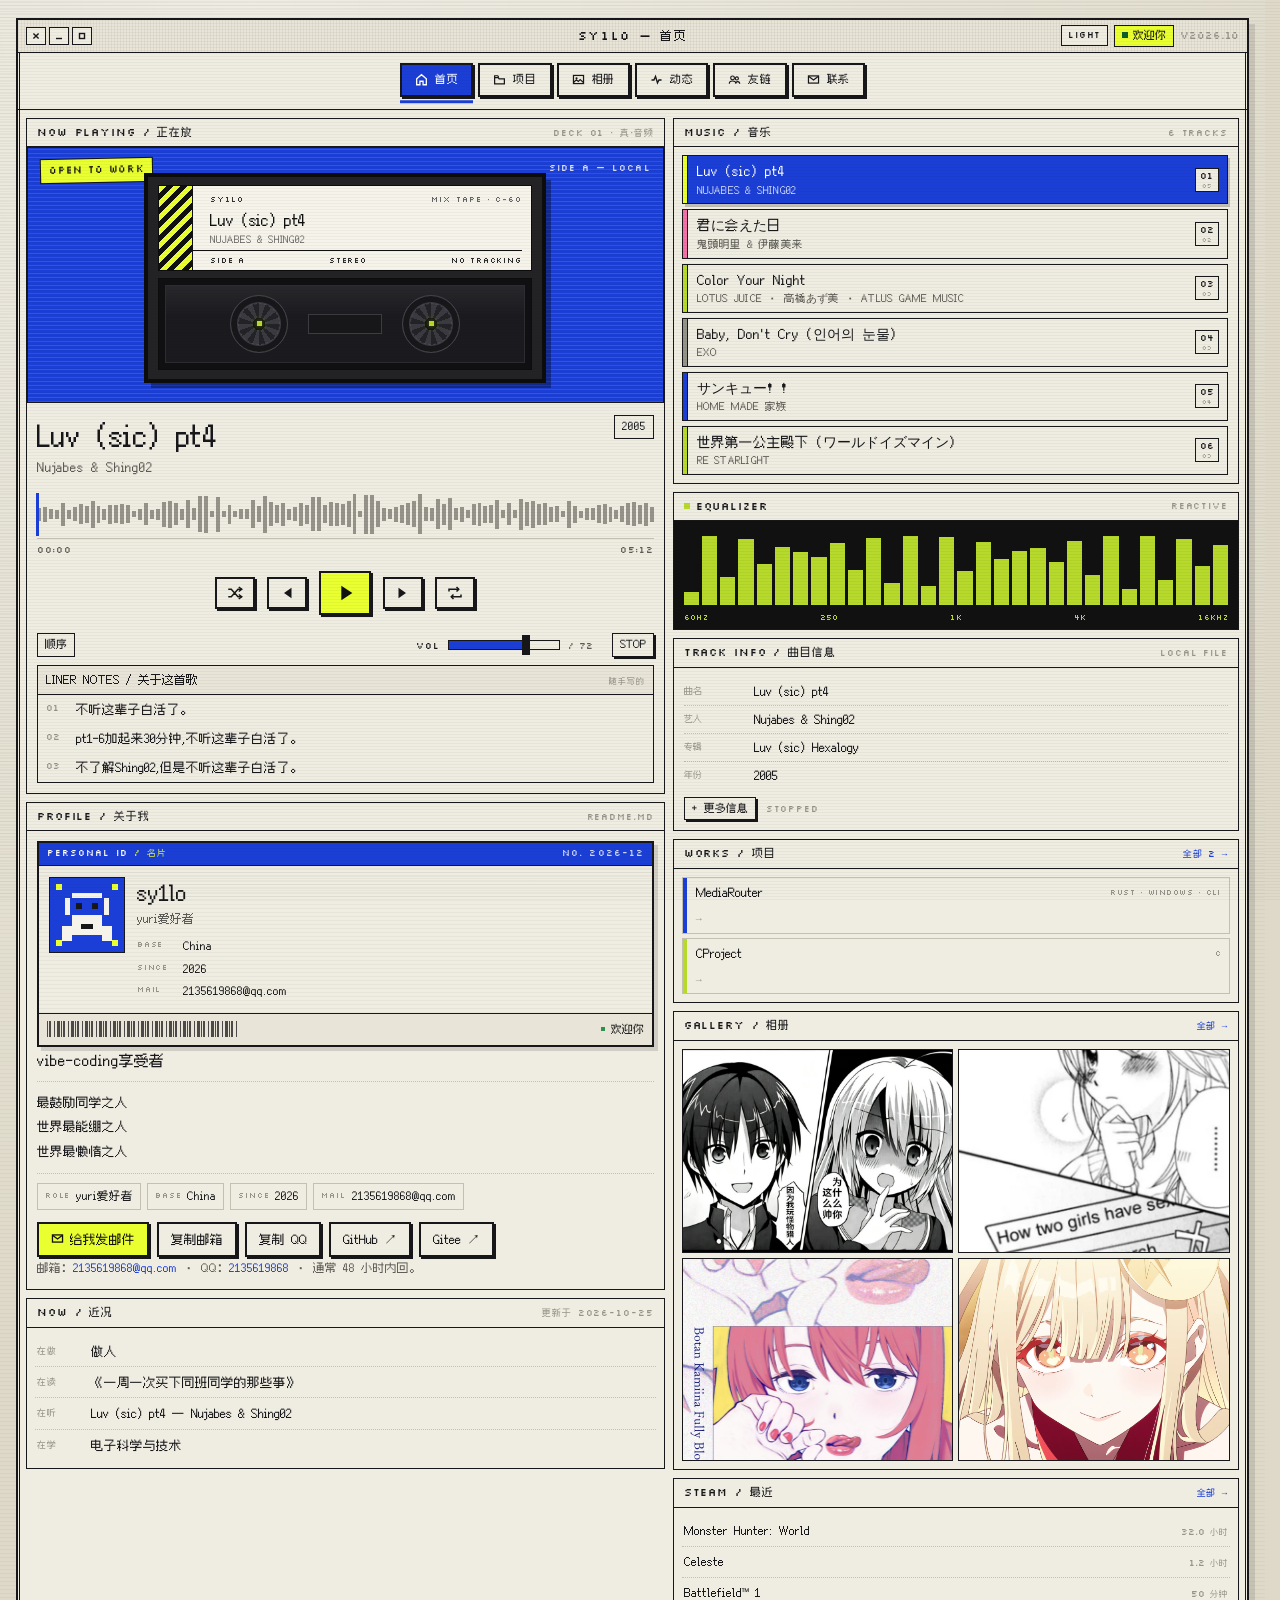
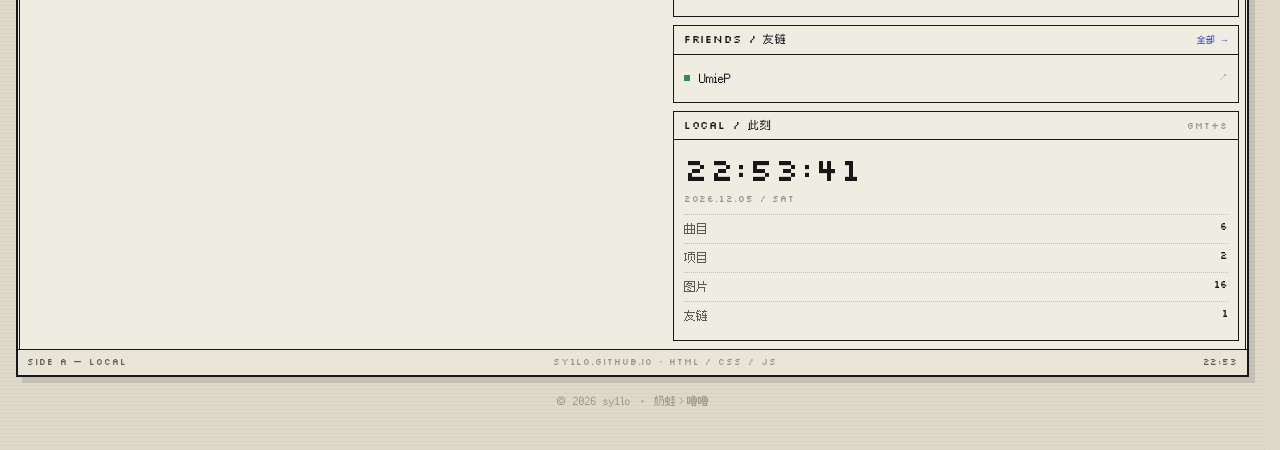
==== commit dcf5fbb5: "chore: bump asset versions [skip ci]" ====
--- a/index.html
+++ b/index.html
@@ -16,7 +16,7 @@
 <link rel="icon" href="assets/favicon.svg" type="image/svg+xml">
 <link rel="preload" href="assets/fonts/fusion-pixel-12px.woff2" as="font" type="font/woff2" crossorigin>
 <link rel="preload" href="assets/fonts/silkscreen-400.woff2" as="font" type="font/woff2" crossorigin>
-<link rel="stylesheet" href="assets/css/style.css?v=20261026-1321">
+<link rel="stylesheet" href="assets/css/style.css?v=20261026-0529">
 </head>
 
 <body>
@@ -693,7 +693,7 @@
 
 <div class="toast" id="toast" role="status" aria-live="polite"></div>
 
-<script src="assets/js/data.js?v=20261026-1321"></script>
-<script src="assets/js/app.js?v=20261026-1321"></script>
+<script src="assets/js/data.js?v=20261026-0529"></script>
+<script src="assets/js/app.js?v=20261026-0529"></script>
 </body>
 </html>
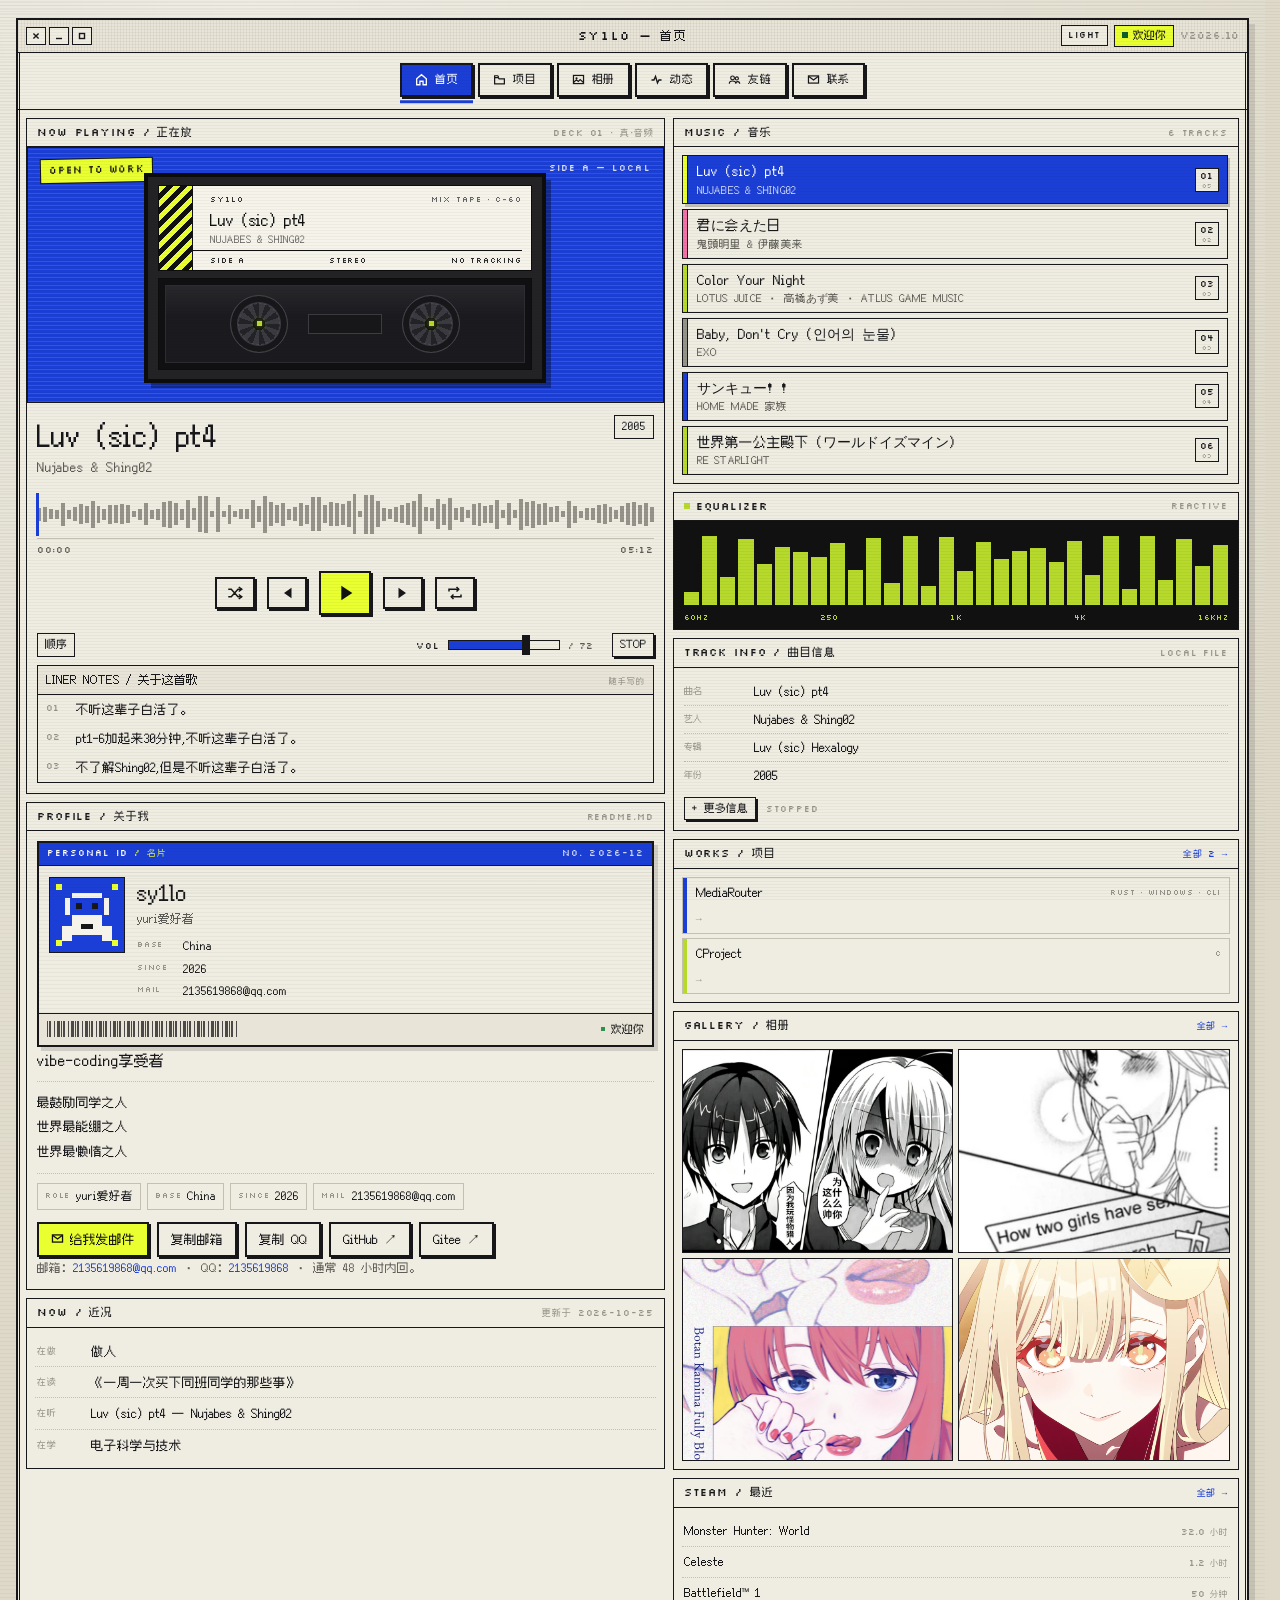
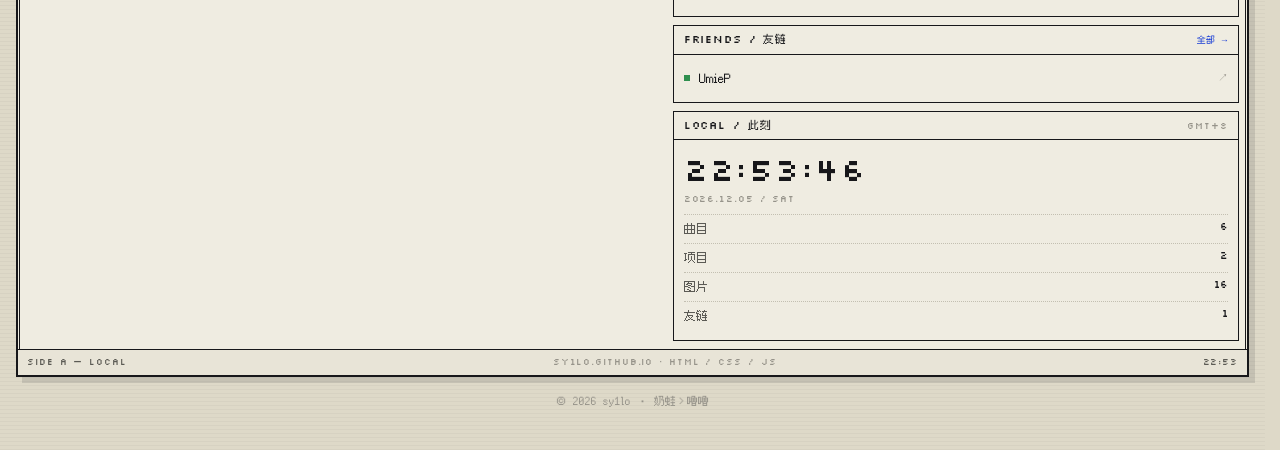
==== commit add22531: "feat: run Steam sync every 30 minutes; skip commit when data unchanged; update frequency copy" ====
--- a/index.html
+++ b/index.html
@@ -507,7 +507,7 @@
                 <li data-ui="feed.p3.l3" data-ui-group="动态页 · 数据怎么来的">怪物猎人！</li>
                 <li data-ui="feed.p3.l4" data-ui-group="动态页 · 数据怎么来的">也打手游！</li>
               </ol>
-              <p class="prose prose--small prose--muted" id="steamHint" data-ui="feed.p3.p1" data-ui-group="动态页 · 数据怎么来的">更新频率：每天 06:00 / 18:00（北京时间）自动更新</p>
+              <p class="prose prose--small prose--muted" id="steamHint" data-ui="feed.p3.p1" data-ui-group="动态页 · 数据怎么来的">更新频率：每 30 分钟自动更新</p>
             </div>
           </section>
         </div>
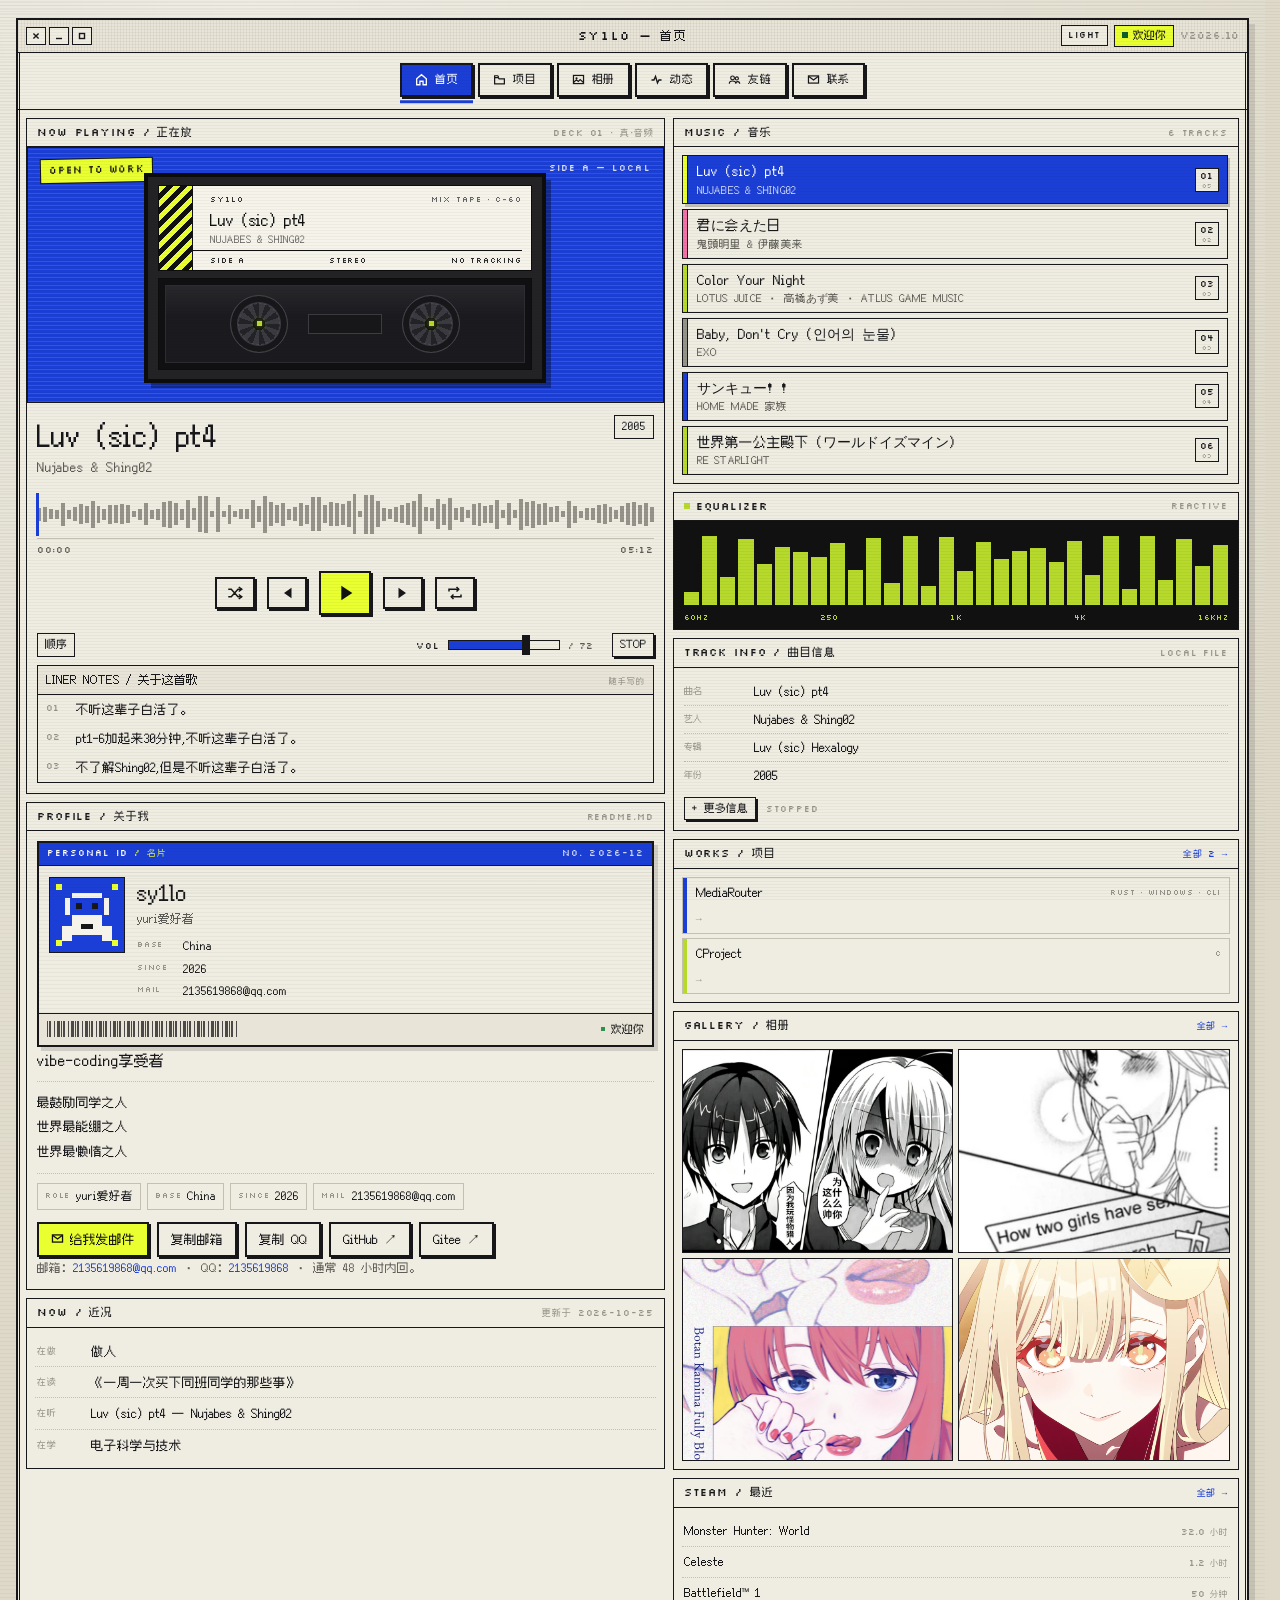
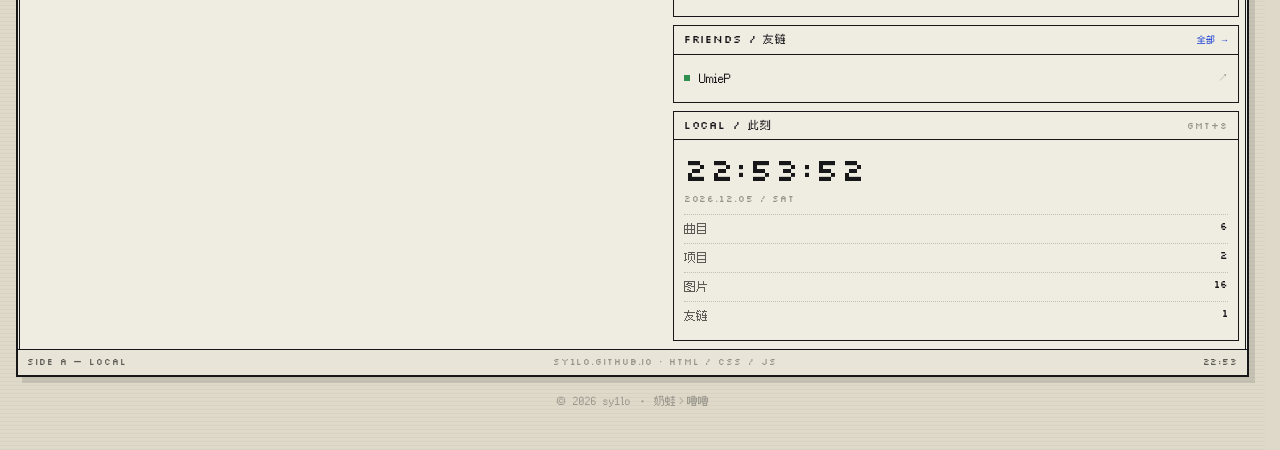
==== commit 0a13fa77: "chore: bump asset versions [skip ci]" ====
--- a/index.html
+++ b/index.html
@@ -16,7 +16,7 @@
 <link rel="icon" href="assets/favicon.svg" type="image/svg+xml">
 <link rel="preload" href="assets/fonts/fusion-pixel-12px.woff2" as="font" type="font/woff2" crossorigin>
 <link rel="preload" href="assets/fonts/silkscreen-400.woff2" as="font" type="font/woff2" crossorigin>
-<link rel="stylesheet" href="assets/css/style.css?v=20261026-0529">
+<link rel="stylesheet" href="assets/css/style.css?v=20261026-0619">
 </head>
 
 <body>
@@ -693,7 +693,7 @@
 
 <div class="toast" id="toast" role="status" aria-live="polite"></div>
 
-<script src="assets/js/data.js?v=20261026-0529"></script>
-<script src="assets/js/app.js?v=20261026-0529"></script>
+<script src="assets/js/data.js?v=20261026-0619"></script>
+<script src="assets/js/app.js?v=20261026-0619"></script>
 </body>
 </html>
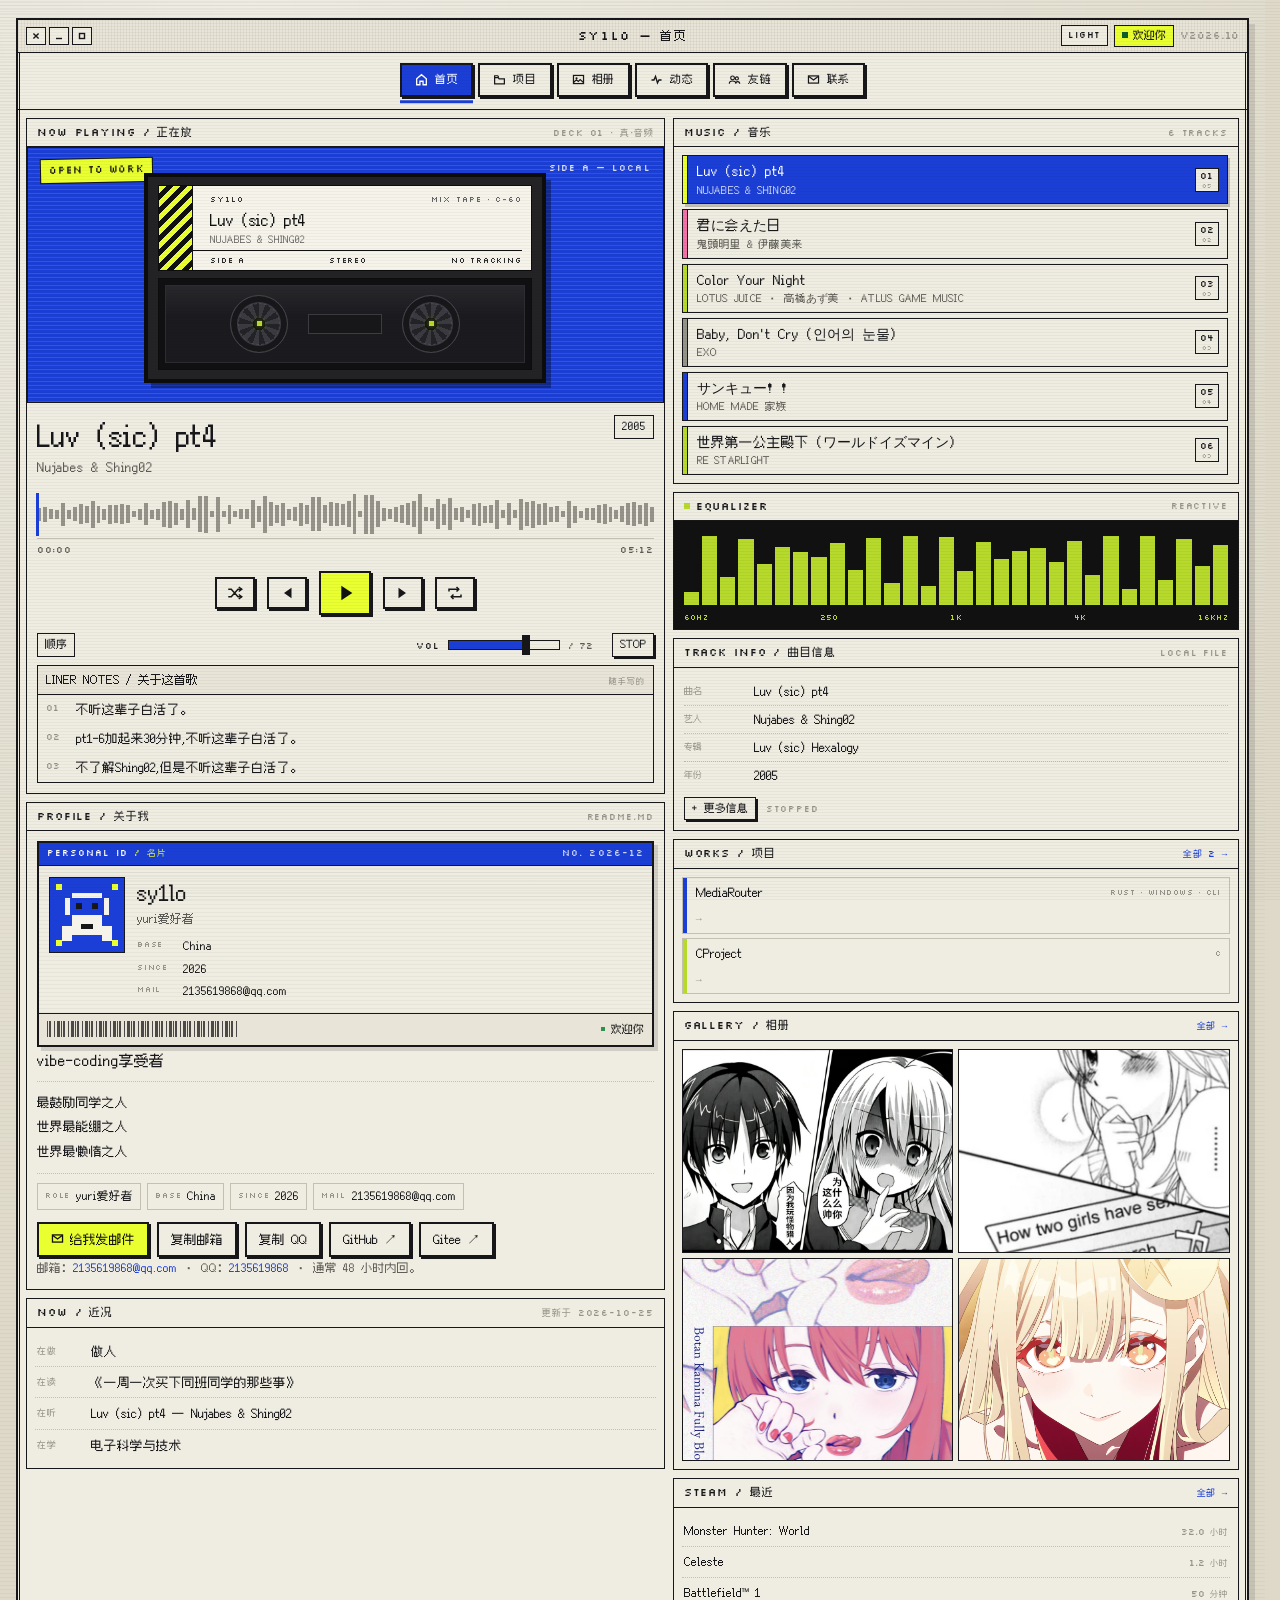
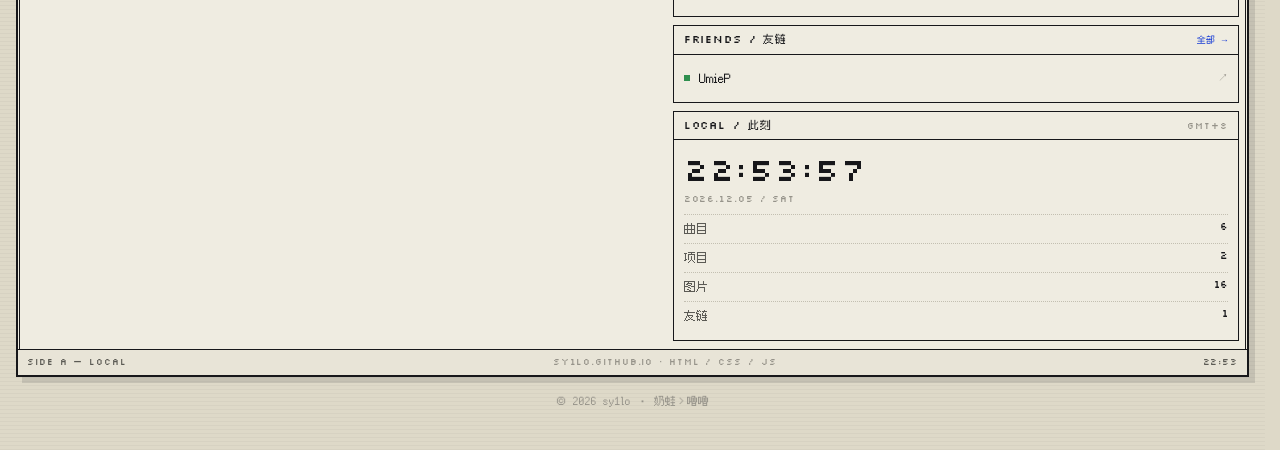
==== commit b4413a7e: "fix: schedule Steam sync at :07/:37 to avoid GitHub peak-hour drops; add 6h heartbeat so timestamp d" ====
--- a/index.html
+++ b/index.html
@@ -507,7 +507,7 @@
                 <li data-ui="feed.p3.l3" data-ui-group="动态页 · 数据怎么来的">怪物猎人！</li>
                 <li data-ui="feed.p3.l4" data-ui-group="动态页 · 数据怎么来的">也打手游！</li>
               </ol>
-              <p class="prose prose--small prose--muted" id="steamHint" data-ui="feed.p3.p1" data-ui-group="动态页 · 数据怎么来的">更新频率：每 30 分钟自动更新</p>
+              <p class="prose prose--small prose--muted" id="steamHint" data-ui="feed.p3.p1" data-ui-group="动态页 · 数据怎么来的">每 30 分钟抓取一次；数据无变化时不重复记录</p>
             </div>
           </section>
         </div>
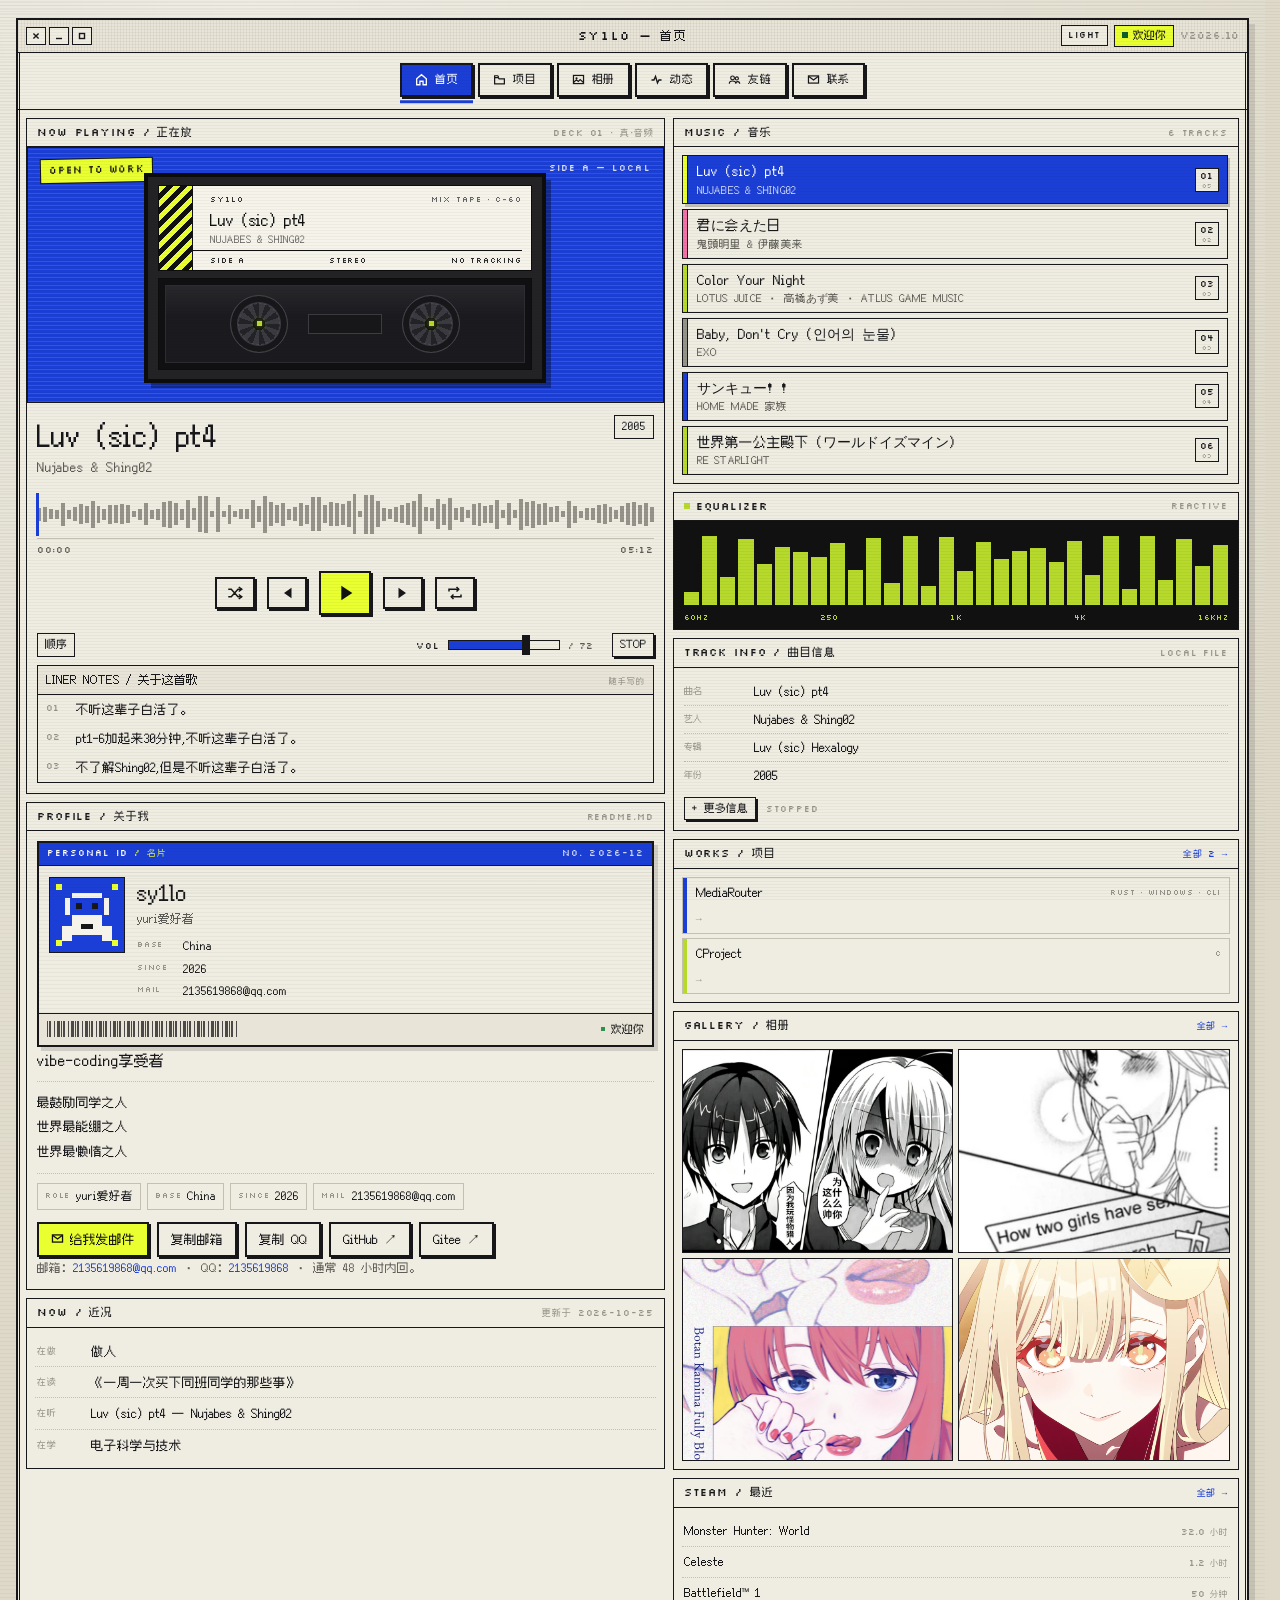
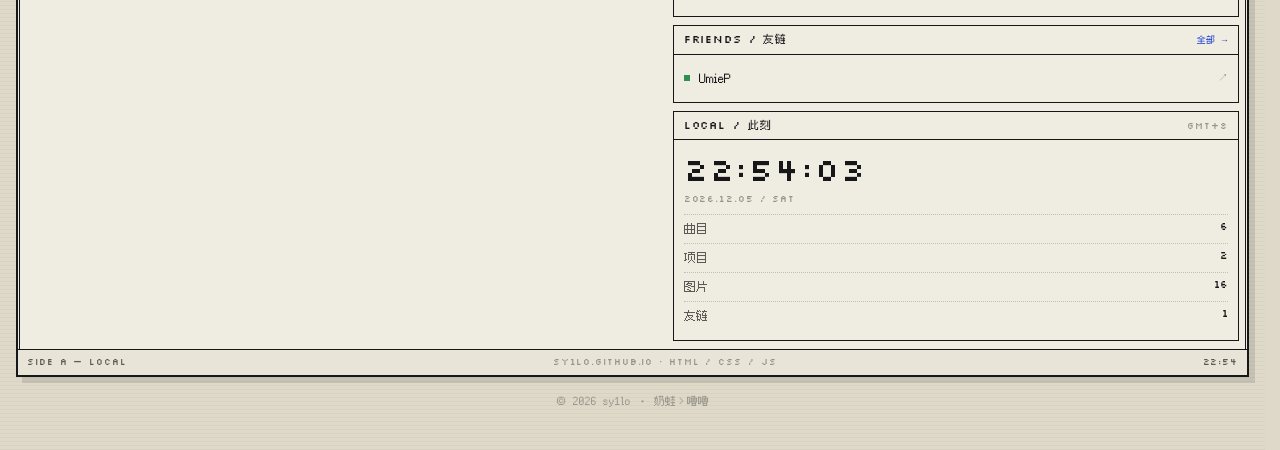
==== commit 1be4f8fb: "chore: bump asset versions [skip ci]" ====
--- a/index.html
+++ b/index.html
@@ -16,7 +16,7 @@
 <link rel="icon" href="assets/favicon.svg" type="image/svg+xml">
 <link rel="preload" href="assets/fonts/fusion-pixel-12px.woff2" as="font" type="font/woff2" crossorigin>
 <link rel="preload" href="assets/fonts/silkscreen-400.woff2" as="font" type="font/woff2" crossorigin>
-<link rel="stylesheet" href="assets/css/style.css?v=20261026-0619">
+<link rel="stylesheet" href="assets/css/style.css?v=20261026-0654">
 </head>
 
 <body>
@@ -693,7 +693,7 @@
 
 <div class="toast" id="toast" role="status" aria-live="polite"></div>
 
-<script src="assets/js/data.js?v=20261026-0619"></script>
-<script src="assets/js/app.js?v=20261026-0619"></script>
+<script src="assets/js/data.js?v=20261026-0654"></script>
+<script src="assets/js/app.js?v=20261026-0654"></script>
 </body>
 </html>
